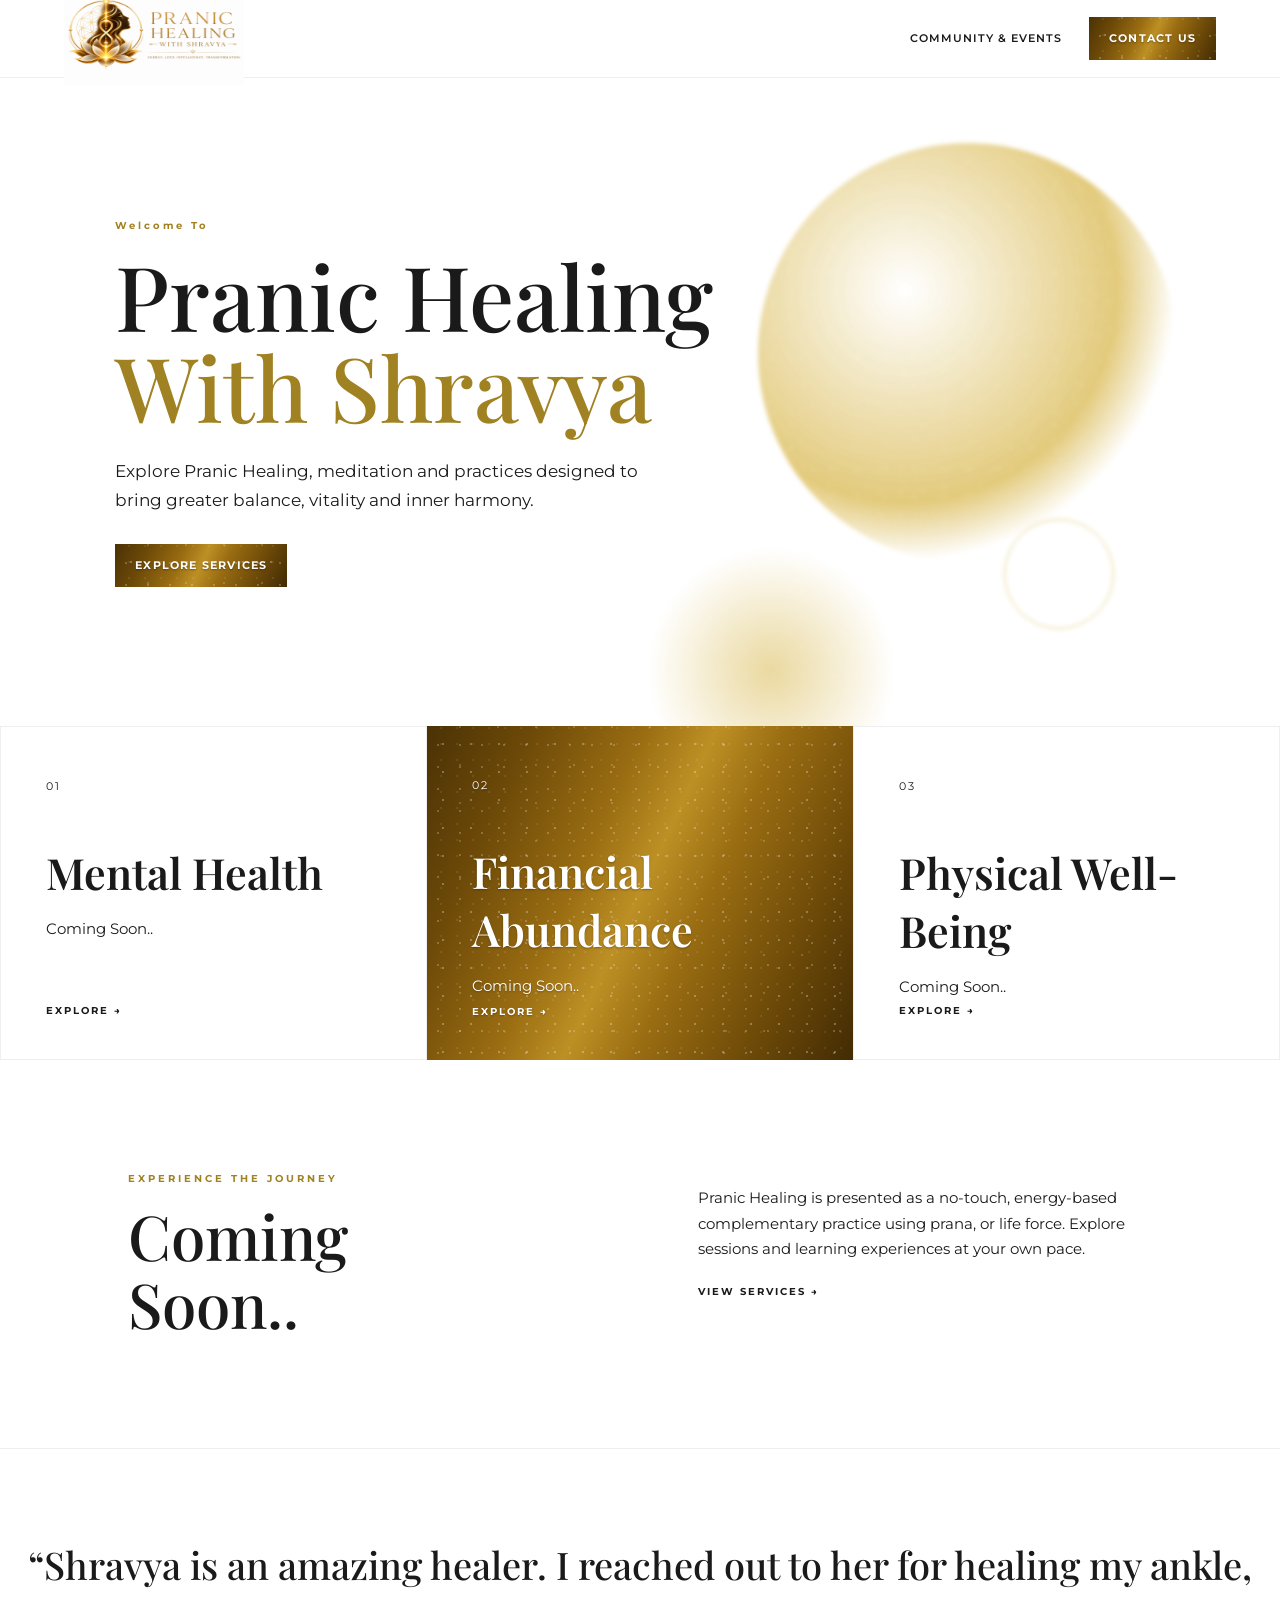
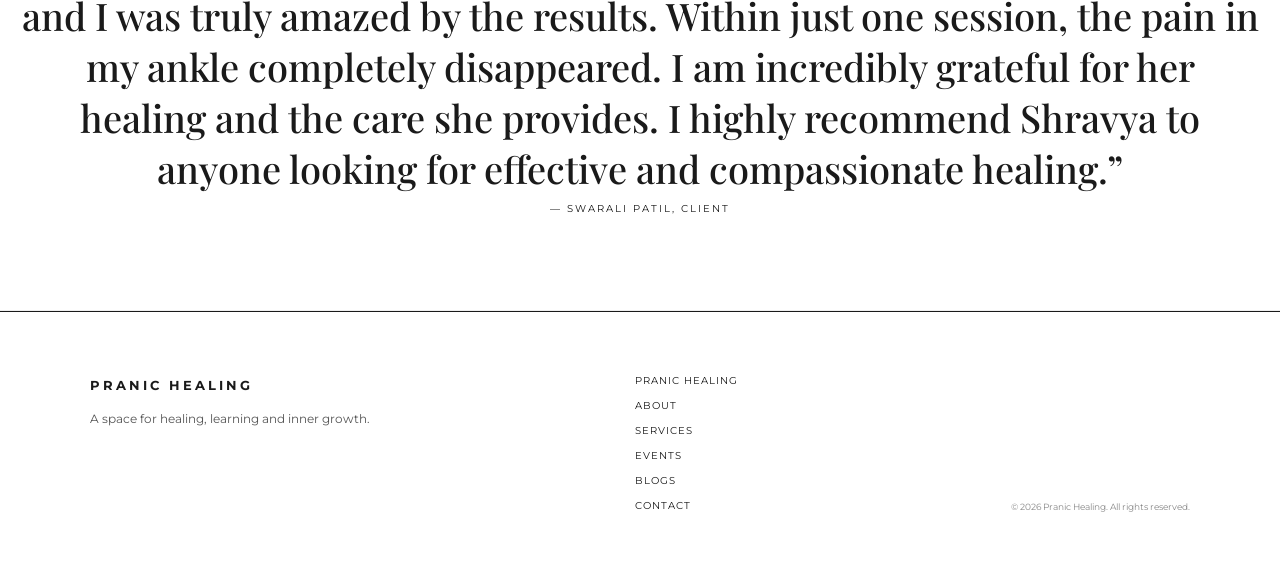
==== index.html @ 02ab3b8f "new40" ====
<!DOCTYPE html>
<html lang="en">
<head>
  <meta charset="UTF-8" />
  <meta name="viewport" content="width=device-width, initial-scale=1.0" />
  <title>Pranic Healing With Shravya</title>
  <meta name="description" content="Discover Pranic Healing sessions, meditation, workshops, community events and guidance." />
  <meta name="theme-color" content="#ffffff" />
  <link rel="icon" type="image/x-icon" href="data:image/logo ,%3Csvg xmlns='http://www.w3.org/2000/svg' viewBox='0 0 64 64'%3E%3Ccircle cx='32' cy='32' r='28' fill='%23d8a52b'/%3E%3C/svg%3E" />
  <link rel="preconnect" href="https://fonts.googleapis.com">
  <link rel="preconnect" href="https://fonts.gstatic.com" crossorigin>
  <link href="https://fonts.googleapis.com/css2?family=Montserrat:wght@400;500;600;700&family=Playfair+Display:wght@500;600&display=swap" rel="stylesheet">
  <link rel="stylesheet" href="styles.css?v=2" />
</head>
<body>


<header class="site-header">
  <a class="brand" href="#home" aria-label="Home"><img src="logo1.png" alt="Pranic Healing Logo" width="180" height="100"></a>
  <button class="menu-toggle" aria-label="Open menu">☰</button>
  <nav>
   <!-- <a href="#healing">Pranic Healing</a>
    <a href="#about">About</a>
    <a href="#services">Services</a>
    <a href="#blogs">Blogs</a>
    -->
    <a href="#events">Community & Events</a>
    <a class="nav-cta" href="#contact">Contact Us</a>
  </nav>
</header>

<main>
<section id="home" class="page hero-page active">
  <div class="hero-visual">
    <!-- <img src="logo.png" alt="Pranic Healing Logo" class="brand-logo" width="300" height="  300"> -->
    <div class="orb orb-a"></div><div class="orb orb-b"></div><div class="orb orb-c"></div>
    <div class="hero-copy">
      <span class="eyebrow">Welcome To</span>
      <h1>Pranic Healing<br><em>With Shravya</em></h1>
      <p>Explore Pranic Healing, meditation and practices designed to bring greater balance, vitality and inner harmony.</p>
      <a class="button" href="#healing">EXPLORE SERVICES</a>
    </div>
  </div>
  <div class="triple-grid">
    <article class="feature-card warm"><span>01</span><h2>Mental Health</h2><p>Coming Soon..</p><a href="#healing">EXPLORE →</a></article>
    <article class="feature-card gold"><span>02</span><h2>Financial Abundance</h2><p>Coming Soon..</p><a href="#services">EXPLORE →</a></article>
    <article class="feature-card dark"><span>03</span><h2>Physical Well-Being</h2><p>Coming Soon..</p><a href="#events">EXPLORE →</a></article>
  </div>
  <section class="intro split">
    <div><span class="eyebrow">EXPERIENCE THE JOURNEY</span><h2>Coming<br>Soon..</h2></div>
    <div><p>Pranic Healing is presented as a no-touch, energy-based complementary practice using prana, or life force. Explore sessions and learning experiences at your own pace.</p><a class="text-link" href="#services">VIEW SERVICES →</a></div>
  </section>
  <section class="quote-band"><p>“Shravya is an amazing healer. I reached out to her for healing my ankle, and I was truly amazed by the results. Within just one session, the pain in my ankle completely disappeared. I am incredibly grateful for her healing and the care she provides. I highly recommend Shravya to anyone looking for effective and compassionate healing.”</p><span>— Swarali Patil, Client</span></section>
</section>
  
<section id="healing" class="page">
  <div class="page-hero soft"><span class="eyebrow">PRANIC HEALING</span><h1> Cleanse.<br><em>Revitalize. Balance.</em></h1><p>Coming soon.</p></div>
  <!--<div class="content narrow">
    <h2>What is Pranic Healing?</h2>
    <p>Pranic Healing is a no-touch practice that works with the body's energy field. Sessions traditionally involve scanning, cleansing and energizing the aura and chakras with prana.</p>
    <div class="three-cols">
      <div><b>01</b><h3>SCAN</h3><p>Observe energetic patterns and areas that may feel congested or depleted.</p></div>
      <div><b>02</b><h3>CLEANSE</h3><p>Use established techniques to remove or reduce stagnant energy.</p></div>
      <div><b>03</b><h3>ENERGIZE</h3><p>Apply fresh prana to support a balanced energetic state.</p></div>
    </div>
    <div class="notice"><strong>A complementary practice.</strong> Pranic Healing should not replace medical diagnosis or treatment. For health concerns, consult an appropriately qualified healthcare professional.</div>
    <a class="button" href="#contact">BOOK / ENQUIRE</a>
  </div>-->
</section>

<section id="about" class="page">
  <div class="about-hero">
    <div class="portrait-placeholder"><span>YOUR<br>PORTRAIT</span></div>
    <div><span class="eyebrow">ABOUT THE HEALER</span><h1>Hi<br><em>Lovely to meet you.</em></h1><p>Coming Soon.</p></div>
  </div> <!--
  <div class="content narrow">
    <h2>The journey</h2>
    <p>Replace this text with the healer's authentic story: how they discovered Pranic Healing, what they have learned, who they serve and what people can expect from a session.</p>
    <div class="timeline"><div><span>01</span><h3>THE BEGINNING</h3><p>Personal discovery and first experience.</p></div><div><span>02</span><h3>THE PRACTICE</h3><p>Training, learning and dedicated practice.</p></div><div><span>03</span><h3>THE SERVICE</h3><p>Creating a welcoming space for others.</p></div></div>
  </div> -->
</section>

<section id="services" class="page">
  <div class="page-hero dark-hero"><span class="eyebrow">SERVICES</span><h1>Choose your<br><em>next step.</em></h1><p>Coming soon...</p></div>
  <!--
  <div class="service-switches" role="tablist" aria-label="Service categories">
    <button class="service-switch active" type="button" role="tab" aria-selected="true" aria-controls="service-healing" data-service="healing">HEALING</button>
    <button class="service-switch" type="button" role="tab" aria-selected="false" aria-controls="service-learning" data-service="learning">LEARNING</button>
    <button class="service-switch" type="button" role="tab" aria-selected="false" aria-controls="service-guidance" data-service="guidance">GUIDANCE</button>
  </div>
  <div class="service-panels">
    <div class="service-panel active" id="service-healing" role="tabpanel" data-panel="healing">
      <div class="service-grid">
        <article><span>01</span><h2>Individual Healing</h2><p>One-to-one Pranic Healing sessions in a calm, supportive setting.</p><a href="#contact">ENQUIRE →</a></article>
        <article><span>02</span><h2>Distance Healing</h2><p>Remote sessions for those who prefer to connect from home.</p><a href="#contact">ENQUIRE →</a></article>
      </div>
    </div>
    <div class="service-panel" id="service-learning" role="tabpanel" data-panel="learning" hidden>
      <div class="service-grid">
        <article><span>03</span><h2>Meditation</h2><p>Guided meditation experiences for stillness, relaxation and awareness.</p><a href="#contact">JOIN →</a></article>
        <article><span>04</span><h2>Introduction Sessions</h2><p>Understand the principles and experience a gentle introduction.</p><a href="#contact">LEARN MORE →</a></article>
      </div>
    </div>
    <div class="service-panel" id="service-guidance" role="tabpanel" data-panel="guidance" hidden>
      <div class="service-grid">
        <article><span>05</span><h2>Workshops</h2><p>Structured learning experiences for people ready to explore further.</p><a href="#events">VIEW EVENTS →</a></article>
        <article><span>06</span><h2>Personal Guidance</h2><p>Support for building a consistent personal practice.</p><a href="#contact">CONNECT →</a></article>
      </div>
    </div> 
  </div> -->
</section>
<!--
<section id="events" class="page">
  <div class="page-hero soft"><span class="eyebrow">COMMUNITY & EVENTS</span><h1>Pranic Healing For<br><em> Free & Abundant Living</em></h1><p>Come together. Experience more. Workshops, meditation circles and introductory experiences.</p></div>
  <div class="events-layout">
    <div class="calendar-card">
      <div class="calendar-header"><div><span class="eyebrow">EVENT CALENDAR</span><h2>September 2026</h2></div><span class="calendar-status">2 this month</span></div>
      <div class="calendar-weekdays" aria-hidden="true"><span>MON</span><span>TUE</span><span>WED</span><span>THU</span><span>FRI</span><span>SAT</span><span>SUN</span></div>
      <div class="calendar-grid" aria-label="September 2026 events calendar">
  <span class="calendar-day blank" aria-hidden="true"></span>
  <span class="calendar-day"><b>1</b></span><span class="calendar-day"><b>2</b></span><span class="calendar-day"><b>3</b></span><span class="calendar-day"><b>4</b></span><span class="calendar-day"><b>5</b></span><span class="calendar-day event-day"><b>6</b><small>Group Meditation & Free-Healing</small></span>
  <span class="calendar-day"><b>7</b></span><span class="calendar-day"><b>8</b></span><span class="calendar-day"><b>9</b></span><span class="calendar-day"><b>10</b></span><span class="calendar-day"><b>11</b></span><span class="calendar-day"><b>12</b></span><span class="calendar-day"><b>13</b></span>
  <span class="calendar-day"><b>14</b></span><span class="calendar-day"><b>15</b></span><span class="calendar-day"><b>16</b></span><span class="calendar-day"><b>17</b></span><span class="calendar-day"><b>18</b></span><span class="calendar-day"><b>19</b></span><span class="calendar-day"><b>20</b></span>
  <span class="calendar-day"><b>21</b></span><span class="calendar-day"><b>22</b></span><span class="calendar-day"><b>23</b></span><span class="calendar-day"><b>24</b></span><span class="calendar-day"><b>25</b></span><span class="calendar-day event-day"><b>26</b><small>FULL MOON GROUP MEDITATION</small></span><span class="calendar-day"><b>27</b></span>
  <span class="calendar-day"><b>28</b></span><span class="calendar-day"><b>29</b></span><span class="calendar-day"><b>30</b></span>
  <span class="calendar-day blank" aria-hidden="true"></span><span class="calendar-day blank" aria-hidden="true"></span><span class="calendar-day blank" aria-hidden="true"></span><span class="calendar-day blank" aria-hidden="true"></span>
</div>
      <p class="calendar-note"><span></span>Event dates are highlighted. Next workshop: 05 October.</p>
    </div>
    <div class="event-list">
      <article class="event"><div class="date"><b>25</b><span>SEP</span></div><div><span class="eyebrow">INTRODUCTION SESSION</span><h2>Introduction to Pranic Healing</h2><p>A welcoming session for anyone curious about Pranic Healing.</p></div><a class="button small" href="#contact">DETAILS</a></article>
      <article class="event"><div class="date"><b>26</b><span>SEP</span></div><div><span class="eyebrow">FULL MOON GROUP MEDITATION</span><h2>Guided Full Moon Group Meditation Circle</h2><p>A quiet shared space for meditation and reflection.</p></div><a class="button small" href="#contact">DETAILS</a></article>
      <article class="event"><div class="date"><b>06</b><span>SEP</span></div><div><span class="eyebrow">GROUP MEDITATION & FREE HEALING</span><h2>Group Meditation & Free Healing</h2><p>An introductory learning experience with practical exercises.</p></div><a class="button small" href="#contact">DETAILS</a></article>
    </div>
  </div>
</section>
-->
<section id="events" class="page">
  <div class="page-hero soft"><span class="eyebrow">COMMUNITY & EVENTS</span><h1>Pranic Healing for<br><em>Free & Abundant Living</em></h1><p>Come Together. Experience more. Workshops, meditation circles and introductory experiences.</p></div>
  <div class="events-layout">
    <div class="calendar-card">
      <div class="calendar-header"><div><span class="eyebrow">EVENT CALENDAR</span><h2>September 2026</h2></div><span class="calendar-status">24 this month</span></div>
      <div class="calendar-weekdays" aria-hidden="true"><span>MON</span><span>TUE</span><span>WED</span><span>THU</span><span>FRI</span><span>SAT</span><span>SUN</span></div>
     <div class="calendar-grid" aria-label="September 2026 events calendar">
  <span class="calendar-day blank" aria-hidden="true"></span>

  <span class="calendar-day"><b>1</b><small>(ONLINE) MASS PRANIC HEALING</small></span>
  <span class="calendar-day"><b>2</b><small>(ONLINE) INTRODUCTION TO PRANIC HEALING & ITS APPLICATIONS IN PHYSICAL HEALTH</small></span>
  <span class="calendar-day"><b>3</b><small>(ONLINE) MEDITATION ON THE TWIN HEARTS</small></span>
  <span class="calendar-day"><b>4</b><small>(ONLINE)  COMMUNITY CATCHUP</small></span>
  <span class="calendar-day"><b>5</b></span>
  <span class="calendar-day event-day"><b>6</b><small>(OFFLINE) GROUP MEDITATION & FREE HEALING</small></span>

  <span class="calendar-day"><b>7</b><small>(ONLINE)  PRANIC SELF-CARE PRACTICES</small></span>
  <span class="calendar-day"><b>8</b><small>(ONLINE)  MASS PRANIC HEALING</small></span>
  <span class="calendar-day"><b>9</b><small>(ONLINE)  INTRODUCTION TO PRANIC HEALING & ITS APPLICATIONS FOR MENTAL HEALTH</small></span>
  <span class="calendar-day"><b>10</b><small>(ONLINE) MEDITATION ON THE TWIN HEARTS</small></span>
  <span class="calendar-day"><b>11</b><small>(ONLINE) COMMUNITY CATCHUP</small></span>
  <span class="calendar-day"><b>12</b></span>
  <span class="calendar-day event-day"><b>13</b><small> (OFFLINE) GROUP MEDITATION & FREE HEALING</small></span>


  <span class="calendar-day"><b>14</b><small>(ONLINE) PRANIC SELF-CARE PRACTICES</small></span>
  <span class="calendar-day"><b>15</b><small>(ONLINE) MASS PRANIC HEALING</small></span>
  <span class="calendar-day"><b>16</b><small>(ONLINE) INTRODUCTION TO PRANIC HEALING & ITS APPLICATIONS FOR HARMONIOUS RELATIONSHIPS</small></span>
  <span class="calendar-day"><b>17</b><small>(ONLINE) MEDITATION ON THE TWIN HEARTS</small></span>
  <span class="calendar-day"><b>18</b><small>(ONLINE) COMMUNITY CATCHUP</small></span>
  <span class="calendar-day"><b>19</b></span>
  <span class="calendar-day event-day"><b>20</b><small>(OFFLINE) GROUP MEDITATION & FREE HEALING</small></span>


  <span class="calendar-day"><b>21</b><small>(ONLINE) PRANIC SELF-CARE PRACTICES</small></span>
  <span class="calendar-day"><b>22</b><small>(ONLINE) MASS PRANIC HEALING</small></span>
  <span class="calendar-day"><b>23</b><small>(ONLINE) INTRODUCTION TO APPLICATIONS OF PRANIC HEALING FOR FINANCIAL ABUNDANCE</small></span>
  <span class="calendar-day"><b>24</b><small>(ONLINE) MEDITATION ON THE TWIN HEARTS</small></span>
  <span class="calendar-day event-day"><b>25</b><small>(OFFLINE) IINTRODUCTION SESSION - PRANIC HEALING FOR FINANCIAL ABUNDANCE</small></span>
  <span class="calendar-day event-day"><b>26</b><small>(OFFLINE) FULL MOON GROUP MEDITATION</small></span>
  <span class="calendar-day"><b>27</b></span>

  <span class="calendar-day"><b>28</b><small>(ONLINE) PRANIC SELF-CARE PRACTICES</small></span>
  <span class="calendar-day"><b>29</b><small>(ONLINE) MASS PRANIC HEALING</small></span>
  <span class="calendar-day"><b>30</b><small>(ONLINE) INTRODUCTION TO APPLICATIONS OF PRANIC HEALING FOR SPIRITUAL GROWTH & SELF-TRANSFORMATION</small></span>

  <span class="calendar-day blank" aria-hidden="true"></span>
  <span class="calendar-day blank" aria-hidden="true"></span>
  <span class="calendar-day blank" aria-hidden="true"></span>
  <span class="calendar-day blank" aria-hidden="true"></span>
</div>
      <p class="calendar-note"><span></span>Event dates are highlighted. Next workshop: 05 October.</p>
    </div>
    <!--<div class="event-list">
      <article class="event"><div class="date"><b>06</b><span>SEP</span></div><div><span class="eyebrow">GROUP MEDITATION & FREE HEALING</span><h2>Group Meditation & Free Healing</h2><p>An introductory learning experience with practical exercises.</p></div><a class="button small" href="#contact">DETAILS</a></article>
      <article class="event"><div class="date"><b>13</b><span>SEP</span></div><div><span class="eyebrow">GROUP MEDITATION & FREE HEALING</span><h2>Group Meditation & Free Healing</h2><p>An introductory learning experience with practical exercises.</p></div><a class="button small" href="#contact">DETAILS</a></article>
      <article class="event"><div class="date"><b>20</b><span>SEP</span></div><div><span class="eyebrow">GROUP MEDITATION & FREE HEALING</span><h2>Group Meditation & Free Healing</h2><p>An introductory learning experience with practical exercises.</p></div><a class="button small" href="#contact">DETAILS</a></article>
      <article class="event"><div class="date"><b>25</b><span>SEP</span></div><div><span class="eyebrow">INTRODUCTION SESSION</span><h2>Introduction to Pranic Healing</h2><p>A welcoming session for anyone curious about Pranic Healing.</p></div><a class="button small" href="#contact">DETAILS</a></article>
      <article class="event"><div class="date"><b>26</b><span>SEP</span></div><div><span class="eyebrow">FULL MOON GROUP MEDITATION</span><h2>Guided Full Moon Group Meditation Circle</h2><p>A quiet shared space for meditation and reflection.</p></div><a class="button small" href="#contact">DETAILS</a></article>
      <article class="event"><div class="date"><b>MON</b><span>WEEKLY</span></div><div><span class="eyebrow">EVERY MONDAY · ONLINE</span><h2>Pranic Self-Care Practices</h2><p>Online Pranic Self-Care Practices.</p></div><a class="button small" href="#contact">DETAILS</a></article>
      <article class="event"><div class="date"><b>TUE</b><span>WEEKLY</span></div><div><span class="eyebrow">EVERY TUESDAY · ONLINE</span><h2>Mass Pranic Healing</h2><p>Online Mass Pranic Healing.</p></div><a class="button small" href="#contact">DETAILS</a></article>
      <article class="event"><div class="date"><b>WED</b><span>WEEKLY</span></div><div><span class="eyebrow">EVERY WEDNESDAY · ONLINE</span><h2>Introduction to Pranic Healing & it sApplications in Different Aspects of Life. </h2><p>Online Introduction to Applications of Pranic Healing in All Aspects of Life.</p></div><a class="button small" href="#contact">DETAILS</a></article>
      <article class="event"><div class="date"><b>THU</b><span>WEEKLY</span></div><div><span class="eyebrow">EVERY THURSDAY · ONLINE</span><h2>Meditation on the Twin Hearts</h2><p>Online Meditation on the Twin Hearts.</p></div><a class="button small" href="#contact">DETAILS</a></article>
      <article class="event"><div class="date"><b>FRI</b><span>WEEKLY</span></div><div><span class="eyebrow">EVERY FRIDAY · ONLINE</span><h2>Community Catchup</h2><p>Online community catchup.</p></div><a class="button small" href="#contact">DETAILS</a></article>
    </div> -->

     <div class="event-list">

      <article class="event">
        <div class="date"><b>06</b><span>SEP</span></div>
        <div><span class="eyebrow"> OFFLINE</span><h2>Group Meditation & Free Healing</h2><p>An introductory learning experience with practical exercises.</p></div>
        <a class="button small" href="#contact">DETAILS</a> 
      </article>
       
       <article class="event">
        <div class="date"><b>13</b><span>SEP</span></div>
        <div><span class="eyebrow"> OFFLINE</span><h2>Group Meditation & Free Healing</h2><p>An introductory learning experience with practical exercises.</p></div>
        <a class="button small" href="#contact">DETAILS</a> 
      </article>
       
       <article class="event">
        <div class="date"><b>20</b><span>SEP</span></div>
        <div><span class="eyebrow"> OFFLINE</span><h2>Group Meditation & Free Healing</h2><p>An introductory learning experience with practical exercises.</p></div>
        <a class="button small" href="#contact">DETAILS</a> 
      </article>
 
       <article class="event">
        <div class="date"><b>25</b><span>SEP</span></div>
        <div><span class="eyebrow">MONTHLY · OFFLINE</span><h2>Introduction Session - Pranic Healing For Financial Abundance</h2><p>A quiet shared space for meditation and reflection.</p></div>
        <a class="button small" href="#contact">DETAILS</a>
      </article>

      <article class="event">
        <div class="date"><b>26</b><span>SEP</span></div>
        <div><span class="eyebrow">MONTHLY · OFFLINE</span><h2>Guided Full Moon Group Meditation Circle</h2><p>A quiet shared space for meditation and reflection.</p></div>
        <a class="button small" href="#contact">DETAILS</a>
      </article>

      <div class="weekly-activities">
        <div class="page-hero soft">
          <span class="eyebrow">WEEKLY ACTIVITIES · ONLINE</span>
          <h2>Connect from wherever you are.</h2>
          <p>Our regular weekly practices and community experiences are conducted online.</p>
        </div>

        <article class="event">
          <div class="date"><b>MON</b><span>WEEKLY</span></div>
          <div><span class="eyebrow">EVERY MONDAY · ONLINE</span><h2>Pranic Self-Care Practices</h2><p>Online Pranic Self-Care Practices.</p></div>
          <a class="button small" href="#contact">DETAILS</a>
        </article>

        <article class="event">
          <div class="date"><b>TUE</b><span>WEEKLY</span></div>
          <div><span class="eyebrow">EVERY TUESDAY · ONLINE</span><h2>Mass Pranic Healing</h2><p>Online Mass Pranic Healing.</p></div>
          <a class="button small" href="#contact">DETAILS</a>
        </article>

        <article class="event">
          <div class="date"><b>WED</b><span>WEEKLY</span></div>
          <div><span class="eyebrow">EVERY WEDNESDAY · ONLINE</span><h2>Introduction to Applications of Pranic Healing in All Aspects of Life</h2><p>Online introduction to the applications of Pranic Healing in all aspects of life.</p></div>
          <a class="button small" href="#contact">DETAILS</a>
        </article>

        <article class="event">
          <div class="date"><b>THU</b><span>WEEKLY</span></div>
          <div><span class="eyebrow">EVERY THURSDAY · ONLINE</span><h2>Meditation on the Twin Hearts</h2><p>Online Meditation on the Twin Hearts.</p></div>
          <a class="button small" href="#contact">DETAILS</a>
        </article>

        <article class="event">
          <div class="date"><b>FRI</b><span>WEEKLY</span></div>
          <div><span class="eyebrow">EVERY FRIDAY · ONLINE</span><h2>Community Catchup</h2><p>Online community catchup.</p></div>
          <a class="button small" href="#contact">DETAILS</a>
        </article>

      </div>
  </div>
</section>
  
<section id="blogs" class="page">
  <div class="page-hero"><span class="eyebrow">BLOGS</span><h1>Ideas for your<br><em>inner journey.</em></h1><p>Coming soon.</p></div>
 <div class="blog-grid">  <!--
    <article><div class="blog-image one"></div><span>PRANIC HEALING</span><h2>What happens during a Pranic Healing session?</h2><p>A simple guide for first-time visitors.</p><a href="#contact">READ MORE →</a></article>
    <article><div class="blog-image two"></div><span>MEDITATION</span><h2>Creating a few quiet minutes in a busy day</h2><p>Small practices that make space for stillness.</p><a href="#contact">READ MORE →</a></article>
    <article><div class="blog-image three"></div><span>WELL-BEING</span><h2>Understanding the idea of energy balance</h2><p>An accessible introduction to subtle energy concepts.</p><a href="#contact">READ MORE →</a></article>
    --> </div>

</section>

<section id="contact" class="page">
  <div class="contact-hero"><span class="eyebrow">CONTACT US</span><h1>Begin your<br><em>journey.</em></h1><p>Have a question, want to book a session or join an upcoming event? Get in touch.</p></div>
  <div class="contact-grid">
   
    <div class="contact-details"><span class="eyebrow">GET IN TOUCH</span><h2>Your space is waiting.</h2><p>Use this area for the healer's phone number, email, studio location, online-session details and social links.</p><div class="detail"><b>EMAIL</b><span>gm.sushravya@gmail.com</span></div><div class="detail"><b>PHONE</b><span>+91 88613-18805</span></div><div class="detail"><b>Address</b><span>Bengaluru, India</span></div></div>
  </div>
</section>
</main>

<footer><div><strong>PRANIC HEALING</strong><p>A space for healing, learning and inner growth.</p></div><div><a href="#healing">Pranic Healing</a><a href="#about">About</a><a href="#services">Services</a><a href="#events">Events</a><a href="#blogs">Blogs</a><a href="#contact">Contact</a></div><small>© 2026 Pranic Healing. All rights reserved.</small></footer>
<script src="script.js?v=2"></script>
</body>
</html>
---- styles.css ----
.service-switches{display:flex;gap:8px;padding:45px 10vw 0;border-bottom:1px solid #dddddd}.service-switch{appearance:none;background:#ffffff;border:1px solid #bbbbbb;color:#1a1a1a;padding:14px 24px;margin-bottom:-1px;font:700 10px Montserrat;letter-spacing:2px;cursor:pointer}.service-switch:hover,.service-switch:focus-visible{border-color:#6c4908;color:#6c4908;outline:2px solid #d8a52b;outline-offset:2px}.service-switch.active{background:var(--gold-sparkle),var(--gold-shine);border-color:#4b3205;color:#ffffff;text-shadow:0 1px 2px rgba(0,0,0,.4)}.service-panel[hidden]{display:none}.service-panel .service-grid{grid-template-columns:repeat(2,1fr);padding-top:35px}.events-layout{display:grid;grid-template-columns:minmax(0,1.1fr) minmax(340px,.9fr);gap:70px;align-items:start;padding:70px 10vw}.calendar-card{border:1px solid #dddddd;background:#ffffff}.calendar-header{display:flex;justify-content:space-between;align-items:flex-end;gap:20px;padding:28px 30px 24px;border-bottom:1px solid #dddddd}.calendar-header .eyebrow{margin-bottom:8px}.calendar-header h2{font:500 32px/1.15 'Playfair Display',serif;margin:0}.calendar-status{font-size:9px;font-weight:700;letter-spacing:1.5px;color:#6c4908;text-transform:uppercase;white-space:nowrap}.calendar-weekdays,.calendar-grid{display:grid;grid-template-columns:repeat(7,1fr)}.calendar-weekdays{border-bottom:1px solid #dddddd}.calendar-weekdays span{text-align:center;padding:14px 4px;color:#777777;font-size:9px;font-weight:700;letter-spacing:1px}.calendar-day{position:relative;min-height:82px;padding:12px 10px;border-right:1px solid #eeeeee;border-bottom:1px solid #eeeeee;color:#555555}.calendar-day:nth-child(7n){border-right:0}.calendar-day b{font-size:12px;font-weight:600}.calendar-day.blank{background:#f7f7f7}.calendar-day.event-day{background:#fff9e9;color:#4b3205}.calendar-day.event-day:after{content:'';position:absolute;right:10px;top:13px;width:7px;height:7px;border-radius:50%;background:#6c4908}.calendar-day small{display:block;margin-top:18px;color:#6c4908;font-size:8px;font-weight:700;letter-spacing:1px}.calendar-note{display:flex;align-items:center;gap:9px;margin:0;padding:18px 24px;color:#777777;font-size:11px}.calendar-note span{width:8px;height:8px;border-radius:50%;background:#6c4908}.event-list{display:grid}.event-list .event{border-top:1px solid #dddddd;border-bottom:0}.event-list .event:last-child{border-bottom:1px solid #dddddd}@media(max-width:900px){.service-switches{padding:30px 8vw 0;overflow-x:auto}.service-switch{flex:0 0 auto;padding:13px 18px}.service-panel .service-grid{grid-template-columns:1fr;padding-top:25px}.events-layout{grid-template-columns:1fr;gap:45px;padding:55px 8vw}.calendar-header{padding:22px 18px 20px}.calendar-header h2{font-size:25px}.calendar-day{min-height:62px;padding:9px 6px}.calendar-day.event-day:after{right:6px;top:10px}.calendar-day small{margin-top:11px;font-size:7px}.calendar-note{padding:15px 16px}.event-list .event{grid-template-columns:70px 1fr}.page-hero,.content,.intro,.events-layout,.blog-grid{padding-left:8vw;padding-right:8vw}}
:root{--gold-shine:linear-gradient(115deg,#4b3205 0%,#6c4908 18%,#9a6d12 38%,#bd9025 50%,#9a6d12 62%,#6c4908 82%,#422b04 100%);--gold-sparkle:radial-gradient(circle,rgba(255,255,255,.28) 1px,transparent 1.6px) 2px 4px/28px 28px,radial-gradient(circle,rgba(255,255,255,.18) 1px,transparent 1.4px) 14px 20px/38px 38px,radial-gradient(circle,rgba(255,255,255,.22) 1px,transparent 1.3px) 22px 8px/22px 22px,radial-gradient(circle,rgba(255,255,255,.14) .5px,transparent 1px) 6px 26px/16px 16px}
*{box-sizing:border-box}html{scroll-behavior:smooth}body{margin:0;color:#1a1a1a;background:#ffffff;font-family:Montserrat,Arial,sans-serif;font-size:15px;line-height:1.7}a{text-decoration:none;color:inherit}.site-header{height:78px;display:flex;align-items:center;justify-content:space-between;padding:0 5vw;position:sticky;top:0;background:rgba(255,255,255,.96);backdrop-filter:blur(10px);z-index:20;border-bottom:1px solid #eeeeee}.brand{font-size:14px;font-weight:700;letter-spacing:3px}.site-header nav{display:flex;gap:27px;align-items:center;font-size:11px;font-weight:600;letter-spacing:1px;text-transform:uppercase}.nav-cta,.button{background:var(--gold-sparkle),var(--gold-shine);color:#ffffff;text-shadow:0 1px 2px rgba(0,0,0,.35);padding:12px 20px;display:inline-block;border:0;font:inherit;font-size:11px;font-weight:700;letter-spacing:1.2px;cursor:pointer}.menu-toggle{display:none;background:none;border:0;font-size:25px}.page{min-height:calc(100vh - 78px)}.hero-visual{min-height:72vh;position:relative;overflow:hidden;display:flex;align-items:center;padding:7vw 9vw;background:#ffffff}.hero-copy{position:relative;z-index:2;max-width:650px}.eyebrow{display:block;font-size:10px;font-weight:700;letter-spacing:3px;color:#a08222;margin-bottom:15px}.hero-copy h1,.page-hero h1,.contact-hero h1,.about-hero h1{font:500 clamp(48px,7vw,92px)/1.02 'Playfair Display',serif;margin:0 0 25px}.hero-copy h1 em,.page h1 em,.contact-hero h1 em,.about-hero h1 em{color:#a08222;font-style:normal}.hero-copy p{max-width:540px;font-size:17px;margin-bottom:30px}.orb{position:absolute;border-radius:50%;filter:blur(2px);opacity:.65}.orb-a{width:420px;height:420px;right:8%;top:10%;background:var(--gold-sparkle),radial-gradient(circle at 35% 35%,rgba(255,255,255,.85),#d4ae36 55%,transparent 70%)}.orb-b{width:250px;height:250px;right:30%;bottom:-70px;background:var(--gold-sparkle),radial-gradient(circle,#dfc46c,transparent 70%)}.orb-c{width:110px;height:110px;right:13%;bottom:15%;border:1px solid #d4ae36}.triple-grid{display:grid;grid-template-columns:repeat(3,1fr)}.feature-card{min-height:300px;padding:45px;position:relative}.feature-card span{font-size:11px;letter-spacing:2px}.feature-card h2{font:600 43px 'Playfair Display',serif;margin:45px 0 8px}.feature-card a{font-size:10px;font-weight:700;letter-spacing:2px;position:absolute;bottom:40px}.warm{background:#ffffff;border:1px solid #eeeeee}.gold{background:var(--gold-sparkle),var(--gold-shine);color:#ffffff;text-shadow:0 1px 2px rgba(0,0,0,.3)}.gold .eyebrow{color:#ffffff}.dark{background:#ffffff;border:1px solid #eeeeee}.dark h2,.dark p{color:#1a1a1a}.intro{padding:110px 10vw}.split{display:grid;grid-template-columns:1fr 1fr;gap:9vw}.intro h2,.content h2{font:500 clamp(40px,5vw,62px)/1.1 'Playfair Display',serif;margin:0}.intro p{max-width:520px}.text-link{font-size:10px;font-weight:700;letter-spacing:2px}.quote-band{text-align:center;padding:90px 20px;background:#ffffff;border-top:1px solid #eeeeee;border-bottom:1px solid #eeeeee}.quote-band p{font:500 38px 'Playfair Display',serif;margin:0}.quote-band span{font-size:10px;letter-spacing:2px;text-transform:uppercase}.page-hero{padding:110px 10vw;background:#ffffff}.page-hero.soft{background:#ffffff}.page-hero.dark-hero,.contact-hero{background:var(--gold-sparkle),var(--gold-shine);color:#ffffff}.page-hero.dark-hero .eyebrow,.contact-hero .eyebrow{color:#1a1a1a}.page-hero.dark-hero h1 em,.contact-hero h1 em{color:#1a1a1a}.page-hero p,.contact-hero p{max-width:560px}.content{padding:90px 10vw}.narrow{max-width:1250px;margin:auto}.content>p{max-width:760px}.three-cols,.timeline{display:grid;grid-template-columns:repeat(3,1fr);gap:40px;margin:70px 0}.three-cols b,.timeline span,.service-grid span{color:#a08222;font-size:12px;letter-spacing:2px}.three-cols h3,.timeline h3{font-size:13px;letter-spacing:2px}.notice{border-left:3px solid #d4ae36;padding:20px 25px;background:#ffffff;border-top:1px solid #eeeeee;border-right:1px solid #eeeeee;border-bottom:1px solid #eeeeee;max-width:900px;margin:45px 0}.about-hero{display:grid;grid-template-columns:1fr 1fr;min-height:620px}.portrait-placeholder{background:var(--gold-sparkle),radial-gradient(circle at 50% 42%,#ffffff 0 22%,#d4ae36 23% 34%,#ffffff 35% 100%);border:1px solid #1a1a1a;display:flex;align-items:flex-end;justify-content:center;padding-bottom:45px;color:#1a1a1a;letter-spacing:3px;font-size:11px;text-align:center}.about-hero>div:last-child{padding:100px 10vw;background:#ffffff}.service-grid{display:grid;grid-template-columns:repeat(3,1fr)}.service-grid article{min-height:330px;padding:45px;border:1px solid #eeeeee;position:relative}.service-grid h2{font:500 32px 'Playfair Display',serif;margin:35px 0 10px}.service-grid a{position:absolute;bottom:40px;font-size:10px;font-weight:700;letter-spacing:2px}.events-wrap{padding:70px 10vw}.event{display:grid;grid-template-columns:90px 1fr auto;gap:35px;align-items:center;padding:35px 0;border-bottom:1px solid #dddddd}.date{width:70px;height:70px;background:var(--gold-sparkle),var(--gold-shine);color:#ffffff;text-shadow:0 1px 2px rgba(0,0,0,.3);text-align:center;padding-top:8px}.date b{display:block;font:500 30px 'Playfair Display',serif;line-height:1}.date span{font-size:9px;letter-spacing:2px}.event h2{font:500 30px 'Playfair Display',serif;margin:0}.button.small{padding:10px 16px}.blog-grid{display:grid;grid-template-columns:repeat(3,1fr);gap:30px;padding:70px 10vw}.blog-grid article>span{font-size:9px;font-weight:700;letter-spacing:2px;color:#a08222}.blog-grid h2{font:500 28px/1.2 'Playfair Display',serif}.blog-grid p{font-size:13px}.blog-grid a{font-size:9px;font-weight:700;letter-spacing:2px}.blog-image{height:260px;margin-bottom:25px}.blog-image{border:1px solid #eeeeee}.one{background:var(--gold-sparkle),radial-gradient(circle at 50% 45%,#dfc46c,#d4ae36 55%,#ffffff 56% 100%)}.two{background:var(--gold-sparkle),radial-gradient(circle,#d4ae36,#ffffff 40%,#d4ae36 41% 45%,#ffffff 46%)}.three{background:var(--gold-sparkle),linear-gradient(135deg,#ffffff 0 32%,#d4ae36 33% 68%,#ffffff 69%)}.contact-hero{padding:100px 10vw}.contact-grid{display:grid;grid-template-columns:1fr 1fr;gap:10vw;padding:90px 10vw}.contact-grid form{display:grid;gap:20px}.contact-grid label{font-size:10px;letter-spacing:1.5px;font-weight:700;text-transform:uppercase}.contact-grid input,.contact-grid select,.contact-grid textarea{width:100%;display:block;border:0;border-bottom:1px solid #bbbbbb;padding:12px 0;font:14px Montserrat;background:white;outline:0}.contact-details h2{font:500 45px 'Playfair Display',serif}.detail{padding:18px 0;border-bottom:1px solid #dddddd}.detail b{display:block;font-size:9px;letter-spacing:2px;color:#a08222}.detail span{font-size:14px}footer{background:#ffffff;color:#1a1a1a;border-top:1px solid #1a1a1a;padding:60px 7vw;display:grid;grid-template-columns:1.5fr 1fr auto;gap:40px;align-items:start}footer strong{letter-spacing:3px;font-size:13px}footer p{font-size:12px;color:#555555}footer div:nth-child(2){display:grid;gap:8px;font-size:10px;letter-spacing:1px;text-transform:uppercase}footer div:nth-child(2) a:hover{color:#d4ae36}footer small{font-size:9px;color:#888888;align-self:end}.page:not(#home){display:none}.page:target{display:block}.page:target~*{}@media(max-width:900px){.site-header{height:68px}.site-header nav{display:none;position:absolute;top:68px;left:0;right:0;background:#ffffff;padding:20px;flex-direction:column;align-items:stretch}.site-header nav.open{display:flex}.menu-toggle{display:block}.hero-visual{min-height:75vh;padding:70px 8vw}.triple-grid,.service-grid,.blog-grid,.three-cols,.timeline{grid-template-columns:1fr}.split,.about-hero,.contact-grid{grid-template-columns:1fr}.feature-card{min-height:250px}.about-hero{min-height:auto}.portrait-placeholder{min-height:500px}.about-hero>div:last-child{padding:70px 8vw}.event{grid-template-columns:70px 1fr}.event .button{grid-column:2;width:max-content}.contact-grid{padding:65px 8vw}footer{grid-template-columns:1fr}.page-hero,.content,.intro,.events-wrap,.blog-grid{padding-left:8vw;padding-right:8vw}.hero-copy h1{font-size:58px}}
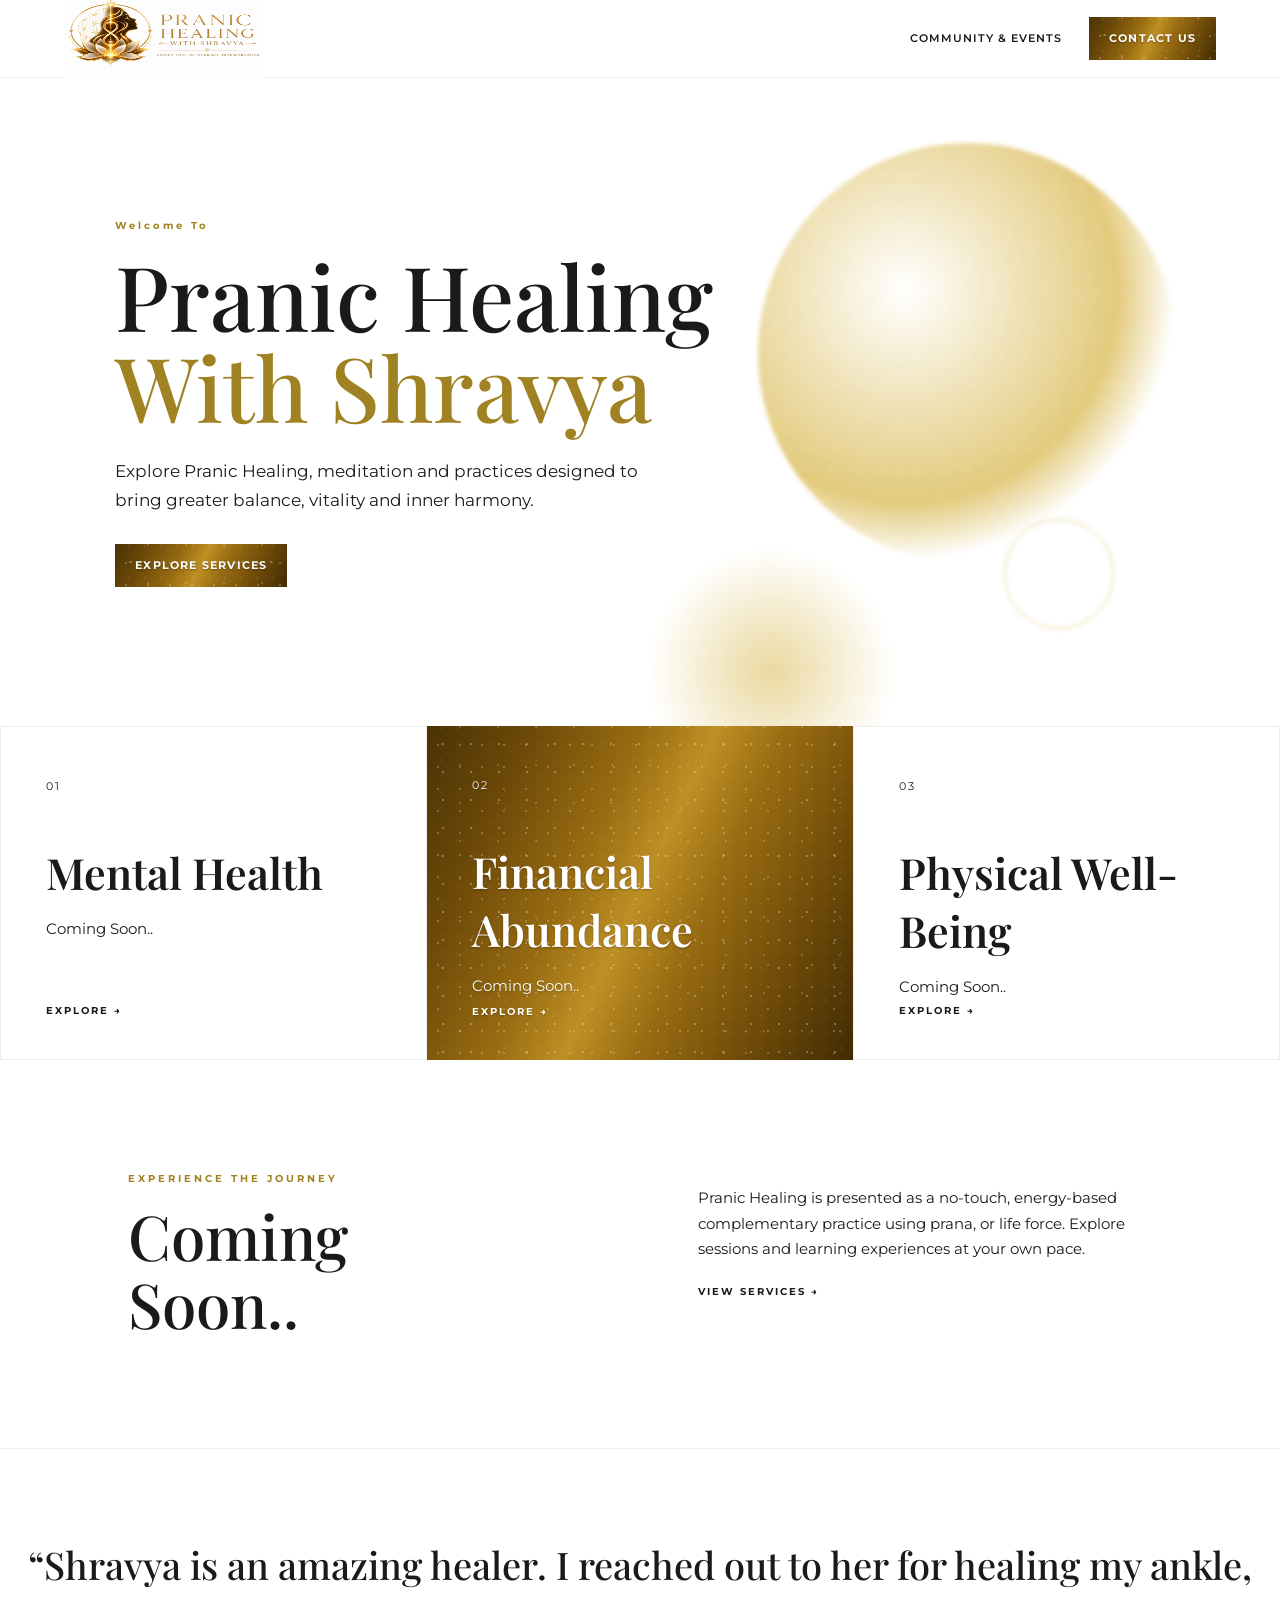
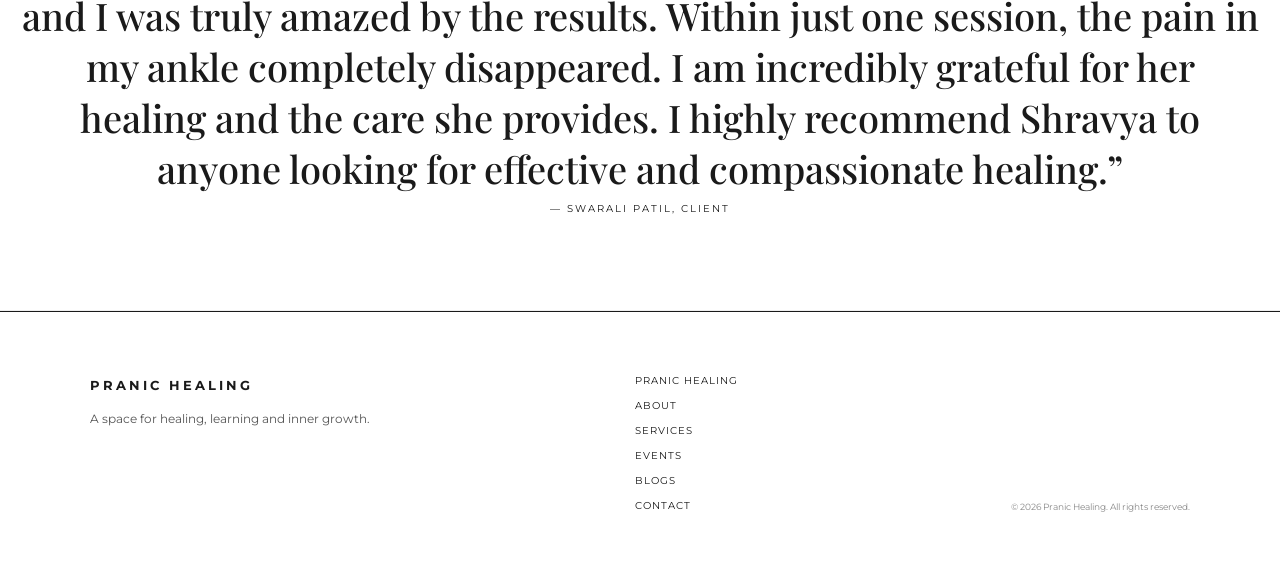
==== commit e1afaa0c: "new41" ====
--- a/index.html
+++ b/index.html
@@ -16,7 +16,7 @@
 
 
 <header class="site-header">
-  <a class="brand" href="#home" aria-label="Home"><img src="logo1.png" alt="Pranic Healing Logo" width="180" height="100"></a>
+  <a class="brand" href="#home" aria-label="Home"><img src="logo1.png" alt="Pranic Healing Logo" width="200" height="90"></a>
   <button class="menu-toggle" aria-label="Open menu">☰</button>
   <nav>
    <!-- <a href="#healing">Pranic Healing</a>
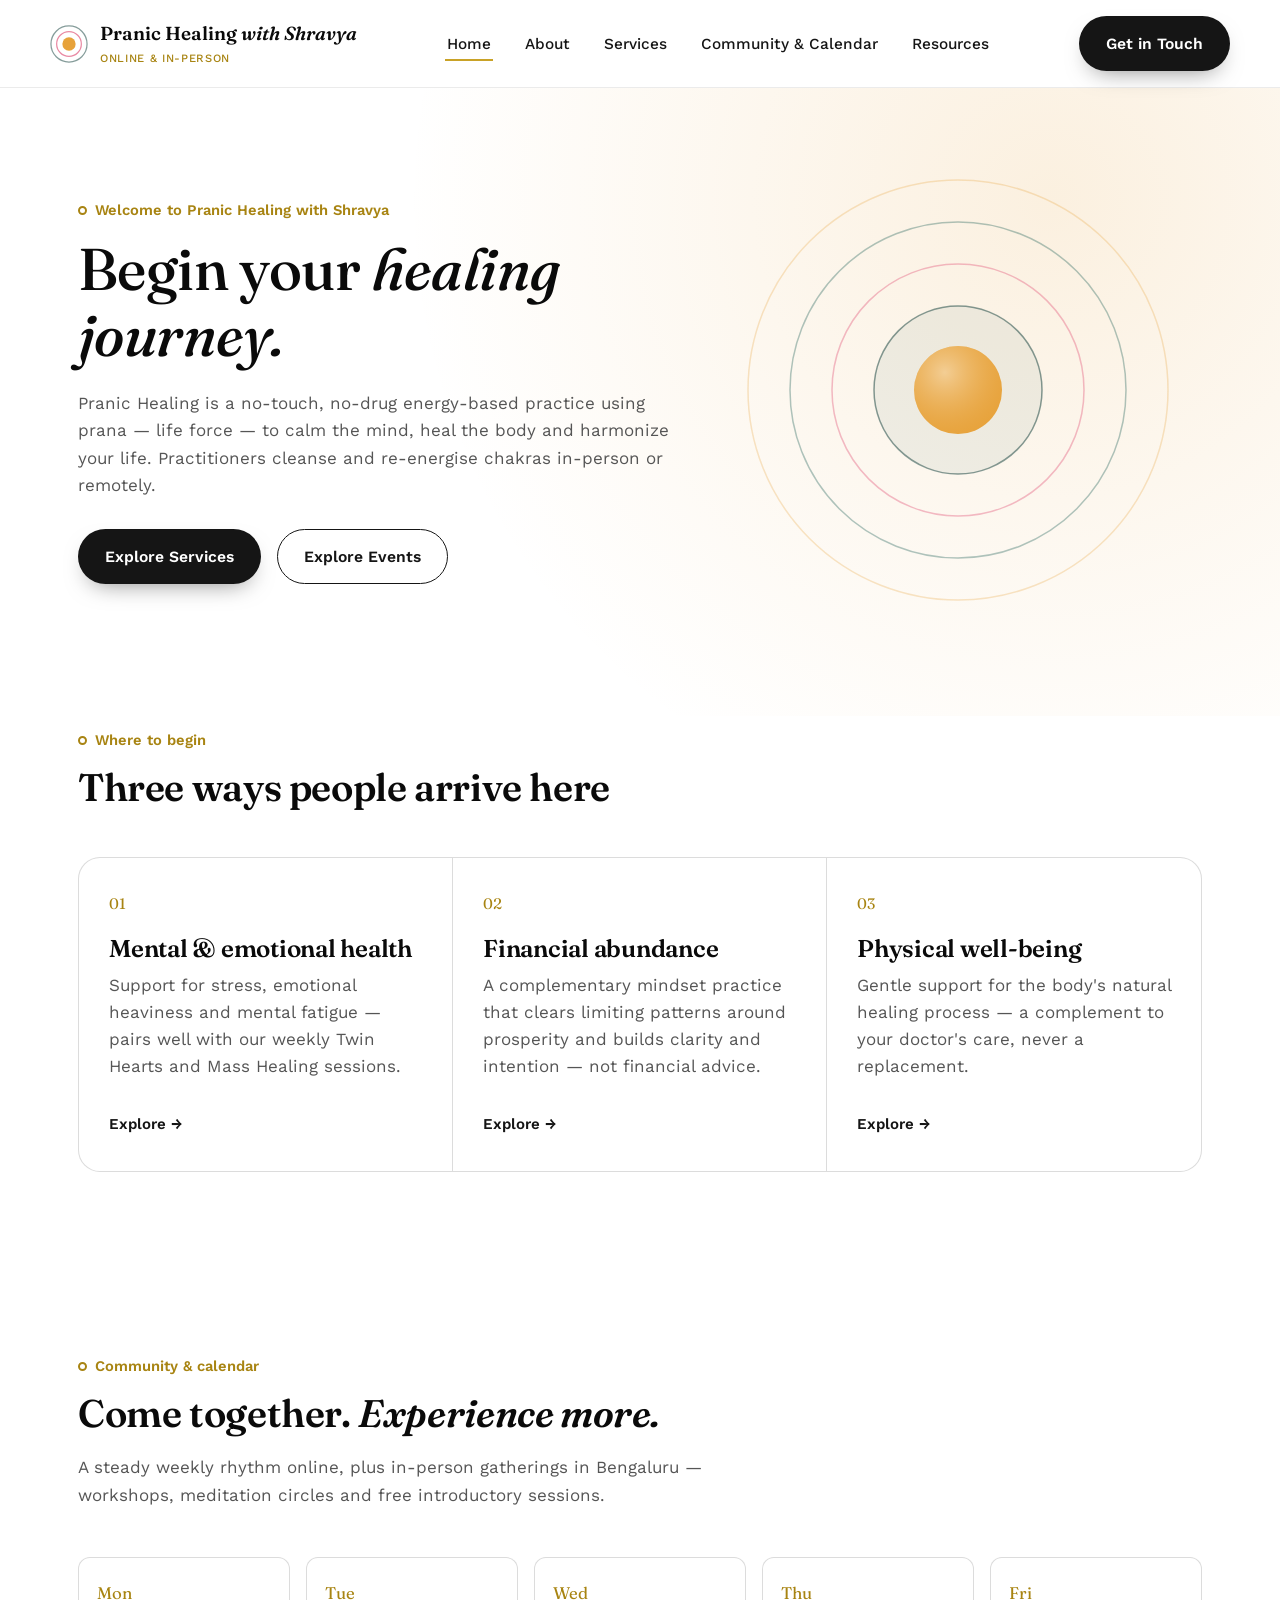
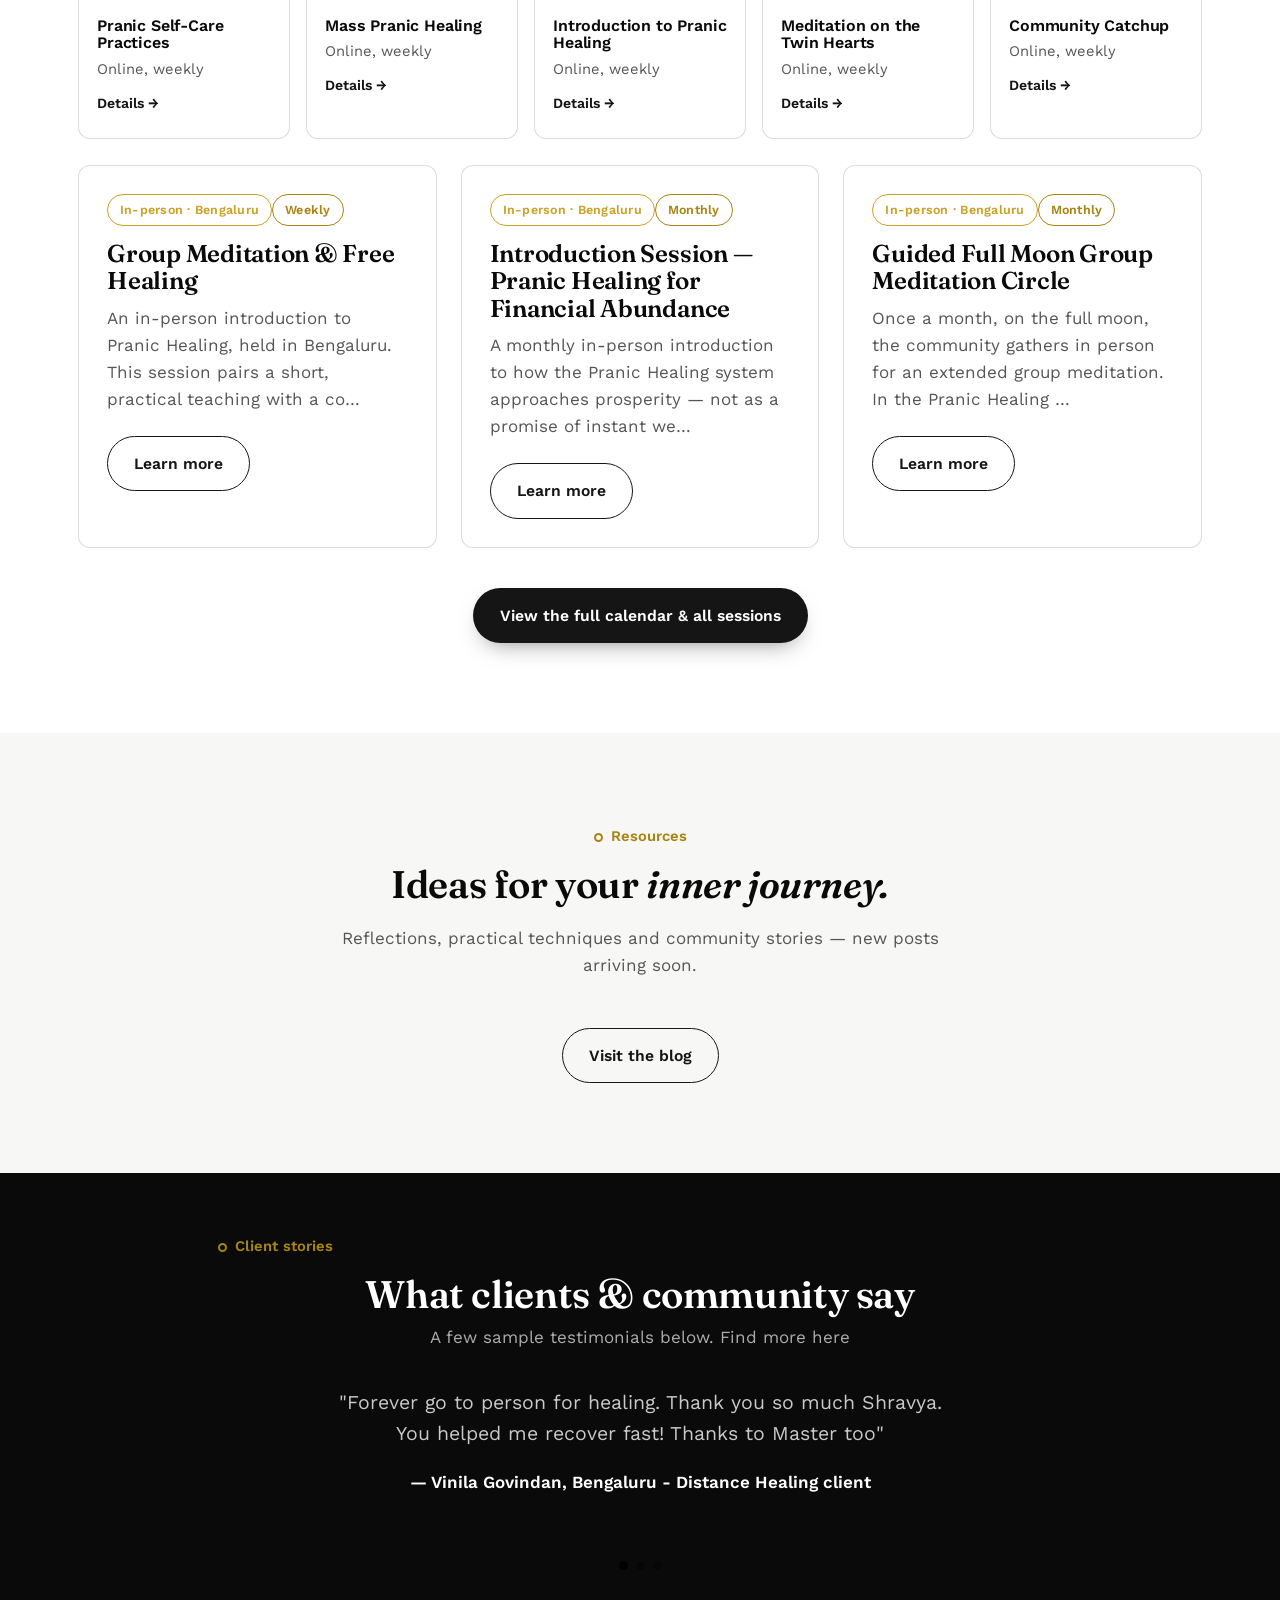
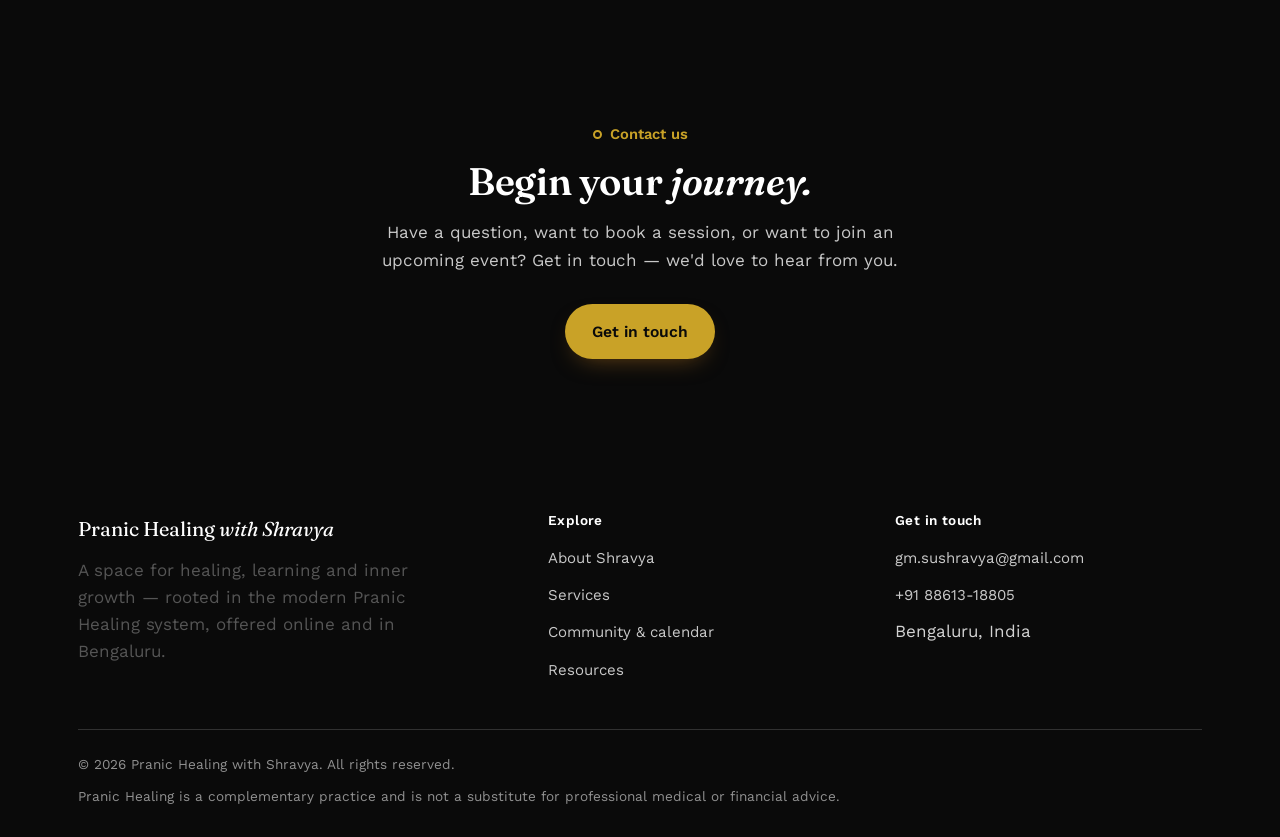
==== commit 12d9fc55: "Add files via upload" ====
--- a/index.html
+++ b/index.html
@@ -1,299 +1,273 @@
-<!DOCTYPE html>
+<!doctype html>
 <html lang="en">
 <head>
-  <meta charset="UTF-8" />
-  <meta name="viewport" content="width=device-width, initial-scale=1.0" />
-  <title>Pranic Healing With Shravya</title>
-  <meta name="description" content="Discover Pranic Healing sessions, meditation, workshops, community events and guidance." />
-  <meta name="theme-color" content="#ffffff" />
-  <link rel="icon" type="image/x-icon" href="data:image/logo ,%3Csvg xmlns='http://www.w3.org/2000/svg' viewBox='0 0 64 64'%3E%3Ccircle cx='32' cy='32' r='28' fill='%23d8a52b'/%3E%3C/svg%3E" />
-  <link rel="preconnect" href="https://fonts.googleapis.com">
-  <link rel="preconnect" href="https://fonts.gstatic.com" crossorigin>
-  <link href="https://fonts.googleapis.com/css2?family=Montserrat:wght@400;500;600;700&family=Playfair+Display:wght@500;600&display=swap" rel="stylesheet">
-  <link rel="stylesheet" href="styles.css?v=2" />
+<meta charset="UTF-8">
+<meta name="viewport" content="width=device-width, initial-scale=1.0">
+<title>Pranic Healing with Shravya — Energy Healing, Meditation & Community in Bengaluru</title>
+<meta name="description" content="Discover Pranic Healing sessions, meditation, workshops and community events with Shravya — online and in Bengaluru.">
+<meta name="theme-color" content="#0F3D39">
+<link rel="preconnect" href="https://fonts.googleapis.com">
+<link rel="stylesheet" href="css/style.css">
 </head>
 <body>
-
-
-<header class="site-header">
-  <a class="brand" href="#home" aria-label="Home"><img src="logo1.png" alt="Pranic Healing Logo" width="200" height="90"></a>
-  <button class="menu-toggle" aria-label="Open menu">☰</button>
-  <nav>
-   <!-- <a href="#healing">Pranic Healing</a>
-    <a href="#about">About</a>
-    <a href="#services">Services</a>
-    <a href="#blogs">Blogs</a>
-    -->
-    <a href="#events">Community & Events</a>
-    <a class="nav-cta" href="#contact">Contact Us</a>
-  </nav>
-</header>
-
-<main>
-<section id="home" class="page hero-page active">
-  <div class="hero-visual">
-    <!-- <img src="logo.png" alt="Pranic Healing Logo" class="brand-logo" width="300" height="  300"> -->
-    <div class="orb orb-a"></div><div class="orb orb-b"></div><div class="orb orb-c"></div>
-    <div class="hero-copy">
-      <span class="eyebrow">Welcome To</span>
-      <h1>Pranic Healing<br><em>With Shravya</em></h1>
-      <p>Explore Pranic Healing, meditation and practices designed to bring greater balance, vitality and inner harmony.</p>
-      <a class="button" href="#healing">EXPLORE SERVICES</a>
-    </div>
-  </div>
-  <div class="triple-grid">
-    <article class="feature-card warm"><span>01</span><h2>Mental Health</h2><p>Coming Soon..</p><a href="#healing">EXPLORE →</a></article>
-    <article class="feature-card gold"><span>02</span><h2>Financial Abundance</h2><p>Coming Soon..</p><a href="#services">EXPLORE →</a></article>
-    <article class="feature-card dark"><span>03</span><h2>Physical Well-Being</h2><p>Coming Soon..</p><a href="#events">EXPLORE →</a></article>
-  </div>
-  <section class="intro split">
-    <div><span class="eyebrow">EXPERIENCE THE JOURNEY</span><h2>Coming<br>Soon..</h2></div>
-    <div><p>Pranic Healing is presented as a no-touch, energy-based complementary practice using prana, or life force. Explore sessions and learning experiences at your own pace.</p><a class="text-link" href="#services">VIEW SERVICES →</a></div>
-  </section>
-  <section class="quote-band"><p>“Shravya is an amazing healer. I reached out to her for healing my ankle, and I was truly amazed by the results. Within just one session, the pain in my ankle completely disappeared. I am incredibly grateful for her healing and the care she provides. I highly recommend Shravya to anyone looking for effective and compassionate healing.”</p><span>— Swarali Patil, Client</span></section>
-</section>
-  
-<section id="healing" class="page">
-  <div class="page-hero soft"><span class="eyebrow">PRANIC HEALING</span><h1> Cleanse.<br><em>Revitalize. Balance.</em></h1><p>Coming soon.</p></div>
-  <!--<div class="content narrow">
-    <h2>What is Pranic Healing?</h2>
-    <p>Pranic Healing is a no-touch practice that works with the body's energy field. Sessions traditionally involve scanning, cleansing and energizing the aura and chakras with prana.</p>
-    <div class="three-cols">
-      <div><b>01</b><h3>SCAN</h3><p>Observe energetic patterns and areas that may feel congested or depleted.</p></div>
-      <div><b>02</b><h3>CLEANSE</h3><p>Use established techniques to remove or reduce stagnant energy.</p></div>
-      <div><b>03</b><h3>ENERGIZE</h3><p>Apply fresh prana to support a balanced energetic state.</p></div>
-    </div>
-    <div class="notice"><strong>A complementary practice.</strong> Pranic Healing should not replace medical diagnosis or treatment. For health concerns, consult an appropriately qualified healthcare professional.</div>
-    <a class="button" href="#contact">BOOK / ENQUIRE</a>
-  </div>-->
-</section>
-
-<section id="about" class="page">
-  <div class="about-hero">
-    <div class="portrait-placeholder"><span>YOUR<br>PORTRAIT</span></div>
-    <div><span class="eyebrow">ABOUT THE HEALER</span><h1>Hi<br><em>Lovely to meet you.</em></h1><p>Coming Soon.</p></div>
-  </div> <!--
-  <div class="content narrow">
-    <h2>The journey</h2>
-    <p>Replace this text with the healer's authentic story: how they discovered Pranic Healing, what they have learned, who they serve and what people can expect from a session.</p>
-    <div class="timeline"><div><span>01</span><h3>THE BEGINNING</h3><p>Personal discovery and first experience.</p></div><div><span>02</span><h3>THE PRACTICE</h3><p>Training, learning and dedicated practice.</p></div><div><span>03</span><h3>THE SERVICE</h3><p>Creating a welcoming space for others.</p></div></div>
-  </div> -->
-</section>
-
-<section id="services" class="page">
-  <div class="page-hero dark-hero"><span class="eyebrow">SERVICES</span><h1>Choose your<br><em>next step.</em></h1><p>Coming soon...</p></div>
-  <!--
-  <div class="service-switches" role="tablist" aria-label="Service categories">
-    <button class="service-switch active" type="button" role="tab" aria-selected="true" aria-controls="service-healing" data-service="healing">HEALING</button>
-    <button class="service-switch" type="button" role="tab" aria-selected="false" aria-controls="service-learning" data-service="learning">LEARNING</button>
-    <button class="service-switch" type="button" role="tab" aria-selected="false" aria-controls="service-guidance" data-service="guidance">GUIDANCE</button>
-  </div>
-  <div class="service-panels">
-    <div class="service-panel active" id="service-healing" role="tabpanel" data-panel="healing">
-      <div class="service-grid">
-        <article><span>01</span><h2>Individual Healing</h2><p>One-to-one Pranic Healing sessions in a calm, supportive setting.</p><a href="#contact">ENQUIRE →</a></article>
-        <article><span>02</span><h2>Distance Healing</h2><p>Remote sessions for those who prefer to connect from home.</p><a href="#contact">ENQUIRE →</a></article>
-      </div>
-    </div>
-    <div class="service-panel" id="service-learning" role="tabpanel" data-panel="learning" hidden>
-      <div class="service-grid">
-        <article><span>03</span><h2>Meditation</h2><p>Guided meditation experiences for stillness, relaxation and awareness.</p><a href="#contact">JOIN →</a></article>
-        <article><span>04</span><h2>Introduction Sessions</h2><p>Understand the principles and experience a gentle introduction.</p><a href="#contact">LEARN MORE →</a></article>
-      </div>
-    </div>
-    <div class="service-panel" id="service-guidance" role="tabpanel" data-panel="guidance" hidden>
-      <div class="service-grid">
-        <article><span>05</span><h2>Workshops</h2><p>Structured learning experiences for people ready to explore further.</p><a href="#events">VIEW EVENTS →</a></article>
-        <article><span>06</span><h2>Personal Guidance</h2><p>Support for building a consistent personal practice.</p><a href="#contact">CONNECT →</a></article>
-      </div>
-    </div> 
-  </div> -->
-</section>
-<!--
-<section id="events" class="page">
-  <div class="page-hero soft"><span class="eyebrow">COMMUNITY & EVENTS</span><h1>Pranic Healing For<br><em> Free & Abundant Living</em></h1><p>Come together. Experience more. Workshops, meditation circles and introductory experiences.</p></div>
-  <div class="events-layout">
-    <div class="calendar-card">
-      <div class="calendar-header"><div><span class="eyebrow">EVENT CALENDAR</span><h2>September 2026</h2></div><span class="calendar-status">2 this month</span></div>
-      <div class="calendar-weekdays" aria-hidden="true"><span>MON</span><span>TUE</span><span>WED</span><span>THU</span><span>FRI</span><span>SAT</span><span>SUN</span></div>
-      <div class="calendar-grid" aria-label="September 2026 events calendar">
-  <span class="calendar-day blank" aria-hidden="true"></span>
-  <span class="calendar-day"><b>1</b></span><span class="calendar-day"><b>2</b></span><span class="calendar-day"><b>3</b></span><span class="calendar-day"><b>4</b></span><span class="calendar-day"><b>5</b></span><span class="calendar-day event-day"><b>6</b><small>Group Meditation & Free-Healing</small></span>
-  <span class="calendar-day"><b>7</b></span><span class="calendar-day"><b>8</b></span><span class="calendar-day"><b>9</b></span><span class="calendar-day"><b>10</b></span><span class="calendar-day"><b>11</b></span><span class="calendar-day"><b>12</b></span><span class="calendar-day"><b>13</b></span>
-  <span class="calendar-day"><b>14</b></span><span class="calendar-day"><b>15</b></span><span class="calendar-day"><b>16</b></span><span class="calendar-day"><b>17</b></span><span class="calendar-day"><b>18</b></span><span class="calendar-day"><b>19</b></span><span class="calendar-day"><b>20</b></span>
-  <span class="calendar-day"><b>21</b></span><span class="calendar-day"><b>22</b></span><span class="calendar-day"><b>23</b></span><span class="calendar-day"><b>24</b></span><span class="calendar-day"><b>25</b></span><span class="calendar-day event-day"><b>26</b><small>FULL MOON GROUP MEDITATION</small></span><span class="calendar-day"><b>27</b></span>
-  <span class="calendar-day"><b>28</b></span><span class="calendar-day"><b>29</b></span><span class="calendar-day"><b>30</b></span>
-  <span class="calendar-day blank" aria-hidden="true"></span><span class="calendar-day blank" aria-hidden="true"></span><span class="calendar-day blank" aria-hidden="true"></span><span class="calendar-day blank" aria-hidden="true"></span>
-</div>
-      <p class="calendar-note"><span></span>Event dates are highlighted. Next workshop: 05 October.</p>
-    </div>
-    <div class="event-list">
-      <article class="event"><div class="date"><b>25</b><span>SEP</span></div><div><span class="eyebrow">INTRODUCTION SESSION</span><h2>Introduction to Pranic Healing</h2><p>A welcoming session for anyone curious about Pranic Healing.</p></div><a class="button small" href="#contact">DETAILS</a></article>
-      <article class="event"><div class="date"><b>26</b><span>SEP</span></div><div><span class="eyebrow">FULL MOON GROUP MEDITATION</span><h2>Guided Full Moon Group Meditation Circle</h2><p>A quiet shared space for meditation and reflection.</p></div><a class="button small" href="#contact">DETAILS</a></article>
-      <article class="event"><div class="date"><b>06</b><span>SEP</span></div><div><span class="eyebrow">GROUP MEDITATION & FREE HEALING</span><h2>Group Meditation & Free Healing</h2><p>An introductory learning experience with practical exercises.</p></div><a class="button small" href="#contact">DETAILS</a></article>
-    </div>
-  </div>
-</section>
--->
-<section id="events" class="page">
-  <div class="page-hero soft"><span class="eyebrow">COMMUNITY & EVENTS</span><h1>Pranic Healing for<br><em>Free & Abundant Living</em></h1><p>Come Together. Experience more. Workshops, meditation circles and introductory experiences.</p></div>
-  <div class="events-layout">
-    <div class="calendar-card">
-      <div class="calendar-header"><div><span class="eyebrow">EVENT CALENDAR</span><h2>September 2026</h2></div><span class="calendar-status">24 this month</span></div>
-      <div class="calendar-weekdays" aria-hidden="true"><span>MON</span><span>TUE</span><span>WED</span><span>THU</span><span>FRI</span><span>SAT</span><span>SUN</span></div>
-     <div class="calendar-grid" aria-label="September 2026 events calendar">
-  <span class="calendar-day blank" aria-hidden="true"></span>
-
-  <span class="calendar-day"><b>1</b><small>(ONLINE) MASS PRANIC HEALING</small></span>
-  <span class="calendar-day"><b>2</b><small>(ONLINE) INTRODUCTION TO PRANIC HEALING & ITS APPLICATIONS IN PHYSICAL HEALTH</small></span>
-  <span class="calendar-day"><b>3</b><small>(ONLINE) MEDITATION ON THE TWIN HEARTS</small></span>
-  <span class="calendar-day"><b>4</b><small>(ONLINE)  COMMUNITY CATCHUP</small></span>
-  <span class="calendar-day"><b>5</b></span>
-  <span class="calendar-day event-day"><b>6</b><small>(OFFLINE) GROUP MEDITATION & FREE HEALING</small></span>
-
-  <span class="calendar-day"><b>7</b><small>(ONLINE)  PRANIC SELF-CARE PRACTICES</small></span>
-  <span class="calendar-day"><b>8</b><small>(ONLINE)  MASS PRANIC HEALING</small></span>
-  <span class="calendar-day"><b>9</b><small>(ONLINE)  INTRODUCTION TO PRANIC HEALING & ITS APPLICATIONS FOR MENTAL HEALTH</small></span>
-  <span class="calendar-day"><b>10</b><small>(ONLINE) MEDITATION ON THE TWIN HEARTS</small></span>
-  <span class="calendar-day"><b>11</b><small>(ONLINE) COMMUNITY CATCHUP</small></span>
-  <span class="calendar-day"><b>12</b></span>
-  <span class="calendar-day event-day"><b>13</b><small> (OFFLINE) GROUP MEDITATION & FREE HEALING</small></span>
-
-
-  <span class="calendar-day"><b>14</b><small>(ONLINE) PRANIC SELF-CARE PRACTICES</small></span>
-  <span class="calendar-day"><b>15</b><small>(ONLINE) MASS PRANIC HEALING</small></span>
-  <span class="calendar-day"><b>16</b><small>(ONLINE) INTRODUCTION TO PRANIC HEALING & ITS APPLICATIONS FOR HARMONIOUS RELATIONSHIPS</small></span>
-  <span class="calendar-day"><b>17</b><small>(ONLINE) MEDITATION ON THE TWIN HEARTS</small></span>
-  <span class="calendar-day"><b>18</b><small>(ONLINE) COMMUNITY CATCHUP</small></span>
-  <span class="calendar-day"><b>19</b></span>
-  <span class="calendar-day event-day"><b>20</b><small>(OFFLINE) GROUP MEDITATION & FREE HEALING</small></span>
-
-
-  <span class="calendar-day"><b>21</b><small>(ONLINE) PRANIC SELF-CARE PRACTICES</small></span>
-  <span class="calendar-day"><b>22</b><small>(ONLINE) MASS PRANIC HEALING</small></span>
-  <span class="calendar-day"><b>23</b><small>(ONLINE) INTRODUCTION TO APPLICATIONS OF PRANIC HEALING FOR FINANCIAL ABUNDANCE</small></span>
-  <span class="calendar-day"><b>24</b><small>(ONLINE) MEDITATION ON THE TWIN HEARTS</small></span>
-  <span class="calendar-day event-day"><b>25</b><small>(OFFLINE) IINTRODUCTION SESSION - PRANIC HEALING FOR FINANCIAL ABUNDANCE</small></span>
-  <span class="calendar-day event-day"><b>26</b><small>(OFFLINE) FULL MOON GROUP MEDITATION</small></span>
-  <span class="calendar-day"><b>27</b></span>
-
-  <span class="calendar-day"><b>28</b><small>(ONLINE) PRANIC SELF-CARE PRACTICES</small></span>
-  <span class="calendar-day"><b>29</b><small>(ONLINE) MASS PRANIC HEALING</small></span>
-  <span class="calendar-day"><b>30</b><small>(ONLINE) INTRODUCTION TO APPLICATIONS OF PRANIC HEALING FOR SPIRITUAL GROWTH & SELF-TRANSFORMATION</small></span>
-
-  <span class="calendar-day blank" aria-hidden="true"></span>
-  <span class="calendar-day blank" aria-hidden="true"></span>
-  <span class="calendar-day blank" aria-hidden="true"></span>
-  <span class="calendar-day blank" aria-hidden="true"></span>
-</div>
-      <p class="calendar-note"><span></span>Event dates are highlighted. Next workshop: 05 October.</p>
-    </div>
-    <!--<div class="event-list">
-      <article class="event"><div class="date"><b>06</b><span>SEP</span></div><div><span class="eyebrow">GROUP MEDITATION & FREE HEALING</span><h2>Group Meditation & Free Healing</h2><p>An introductory learning experience with practical exercises.</p></div><a class="button small" href="#contact">DETAILS</a></article>
-      <article class="event"><div class="date"><b>13</b><span>SEP</span></div><div><span class="eyebrow">GROUP MEDITATION & FREE HEALING</span><h2>Group Meditation & Free Healing</h2><p>An introductory learning experience with practical exercises.</p></div><a class="button small" href="#contact">DETAILS</a></article>
-      <article class="event"><div class="date"><b>20</b><span>SEP</span></div><div><span class="eyebrow">GROUP MEDITATION & FREE HEALING</span><h2>Group Meditation & Free Healing</h2><p>An introductory learning experience with practical exercises.</p></div><a class="button small" href="#contact">DETAILS</a></article>
-      <article class="event"><div class="date"><b>25</b><span>SEP</span></div><div><span class="eyebrow">INTRODUCTION SESSION</span><h2>Introduction to Pranic Healing</h2><p>A welcoming session for anyone curious about Pranic Healing.</p></div><a class="button small" href="#contact">DETAILS</a></article>
-      <article class="event"><div class="date"><b>26</b><span>SEP</span></div><div><span class="eyebrow">FULL MOON GROUP MEDITATION</span><h2>Guided Full Moon Group Meditation Circle</h2><p>A quiet shared space for meditation and reflection.</p></div><a class="button small" href="#contact">DETAILS</a></article>
-      <article class="event"><div class="date"><b>MON</b><span>WEEKLY</span></div><div><span class="eyebrow">EVERY MONDAY · ONLINE</span><h2>Pranic Self-Care Practices</h2><p>Online Pranic Self-Care Practices.</p></div><a class="button small" href="#contact">DETAILS</a></article>
-      <article class="event"><div class="date"><b>TUE</b><span>WEEKLY</span></div><div><span class="eyebrow">EVERY TUESDAY · ONLINE</span><h2>Mass Pranic Healing</h2><p>Online Mass Pranic Healing.</p></div><a class="button small" href="#contact">DETAILS</a></article>
-      <article class="event"><div class="date"><b>WED</b><span>WEEKLY</span></div><div><span class="eyebrow">EVERY WEDNESDAY · ONLINE</span><h2>Introduction to Pranic Healing & it sApplications in Different Aspects of Life. </h2><p>Online Introduction to Applications of Pranic Healing in All Aspects of Life.</p></div><a class="button small" href="#contact">DETAILS</a></article>
-      <article class="event"><div class="date"><b>THU</b><span>WEEKLY</span></div><div><span class="eyebrow">EVERY THURSDAY · ONLINE</span><h2>Meditation on the Twin Hearts</h2><p>Online Meditation on the Twin Hearts.</p></div><a class="button small" href="#contact">DETAILS</a></article>
-      <article class="event"><div class="date"><b>FRI</b><span>WEEKLY</span></div><div><span class="eyebrow">EVERY FRIDAY · ONLINE</span><h2>Community Catchup</h2><p>Online community catchup.</p></div><a class="button small" href="#contact">DETAILS</a></article>
-    </div> -->
-
-     <div class="event-list">
-
-      <article class="event">
-        <div class="date"><b>06</b><span>SEP</span></div>
-        <div><span class="eyebrow"> OFFLINE</span><h2>Group Meditation & Free Healing</h2><p>An introductory learning experience with practical exercises.</p></div>
-        <a class="button small" href="#contact">DETAILS</a> 
-      </article>
-       
-       <article class="event">
-        <div class="date"><b>13</b><span>SEP</span></div>
-        <div><span class="eyebrow"> OFFLINE</span><h2>Group Meditation & Free Healing</h2><p>An introductory learning experience with practical exercises.</p></div>
-        <a class="button small" href="#contact">DETAILS</a> 
-      </article>
-       
-       <article class="event">
-        <div class="date"><b>20</b><span>SEP</span></div>
-        <div><span class="eyebrow"> OFFLINE</span><h2>Group Meditation & Free Healing</h2><p>An introductory learning experience with practical exercises.</p></div>
-        <a class="button small" href="#contact">DETAILS</a> 
-      </article>
- 
-       <article class="event">
-        <div class="date"><b>25</b><span>SEP</span></div>
-        <div><span class="eyebrow">MONTHLY · OFFLINE</span><h2>Introduction Session - Pranic Healing For Financial Abundance</h2><p>A quiet shared space for meditation and reflection.</p></div>
-        <a class="button small" href="#contact">DETAILS</a>
-      </article>
-
-      <article class="event">
-        <div class="date"><b>26</b><span>SEP</span></div>
-        <div><span class="eyebrow">MONTHLY · OFFLINE</span><h2>Guided Full Moon Group Meditation Circle</h2><p>A quiet shared space for meditation and reflection.</p></div>
-        <a class="button small" href="#contact">DETAILS</a>
-      </article>
-
-      <div class="weekly-activities">
-        <div class="page-hero soft">
-          <span class="eyebrow">WEEKLY ACTIVITIES · ONLINE</span>
-          <h2>Connect from wherever you are.</h2>
-          <p>Our regular weekly practices and community experiences are conducted online.</p>
-        </div>
-
-        <article class="event">
-          <div class="date"><b>MON</b><span>WEEKLY</span></div>
-          <div><span class="eyebrow">EVERY MONDAY · ONLINE</span><h2>Pranic Self-Care Practices</h2><p>Online Pranic Self-Care Practices.</p></div>
-          <a class="button small" href="#contact">DETAILS</a>
-        </article>
-
-        <article class="event">
-          <div class="date"><b>TUE</b><span>WEEKLY</span></div>
-          <div><span class="eyebrow">EVERY TUESDAY · ONLINE</span><h2>Mass Pranic Healing</h2><p>Online Mass Pranic Healing.</p></div>
-          <a class="button small" href="#contact">DETAILS</a>
-        </article>
-
-        <article class="event">
-          <div class="date"><b>WED</b><span>WEEKLY</span></div>
-          <div><span class="eyebrow">EVERY WEDNESDAY · ONLINE</span><h2>Introduction to Applications of Pranic Healing in All Aspects of Life</h2><p>Online introduction to the applications of Pranic Healing in all aspects of life.</p></div>
-          <a class="button small" href="#contact">DETAILS</a>
-        </article>
-
-        <article class="event">
-          <div class="date"><b>THU</b><span>WEEKLY</span></div>
-          <div><span class="eyebrow">EVERY THURSDAY · ONLINE</span><h2>Meditation on the Twin Hearts</h2><p>Online Meditation on the Twin Hearts.</p></div>
-          <a class="button small" href="#contact">DETAILS</a>
-        </article>
-
-        <article class="event">
-          <div class="date"><b>FRI</b><span>WEEKLY</span></div>
-          <div><span class="eyebrow">EVERY FRIDAY · ONLINE</span><h2>Community Catchup</h2><p>Online community catchup.</p></div>
-          <a class="button small" href="#contact">DETAILS</a>
-        </article>
-
-      </div>
-  </div>
-</section>
-  
-<section id="blogs" class="page">
-  <div class="page-hero"><span class="eyebrow">BLOGS</span><h1>Ideas for your<br><em>inner journey.</em></h1><p>Coming soon.</p></div>
- <div class="blog-grid">  <!--
-    <article><div class="blog-image one"></div><span>PRANIC HEALING</span><h2>What happens during a Pranic Healing session?</h2><p>A simple guide for first-time visitors.</p><a href="#contact">READ MORE →</a></article>
-    <article><div class="blog-image two"></div><span>MEDITATION</span><h2>Creating a few quiet minutes in a busy day</h2><p>Small practices that make space for stillness.</p><a href="#contact">READ MORE →</a></article>
-    <article><div class="blog-image three"></div><span>WELL-BEING</span><h2>Understanding the idea of energy balance</h2><p>An accessible introduction to subtle energy concepts.</p><a href="#contact">READ MORE →</a></article>
-    --> </div>
-
-</section>
-
-<section id="contact" class="page">
-  <div class="contact-hero"><span class="eyebrow">CONTACT US</span><h1>Begin your<br><em>journey.</em></h1><p>Have a question, want to book a session or join an upcoming event? Get in touch.</p></div>
-  <div class="contact-grid">
-   
-    <div class="contact-details"><span class="eyebrow">GET IN TOUCH</span><h2>Your space is waiting.</h2><p>Use this area for the healer's phone number, email, studio location, online-session details and social links.</p><div class="detail"><b>EMAIL</b><span>gm.sushravya@gmail.com</span></div><div class="detail"><b>PHONE</b><span>+91 88613-18805</span></div><div class="detail"><b>Address</b><span>Bengaluru, India</span></div></div>
-  </div>
-</section>
+  <a class="skip-link" href="#main">Skip to content</a>
+  <header class="site-header">
+    <div class="container nav">
+      <a class="brand" href="index.html">
+        <svg class="mark" viewBox="0 0 40 40" fill="none" xmlns="http://www.w3.org/2000/svg" aria-hidden="true">
+      <circle cx="20" cy="20" r="19" stroke="#0F3D39" stroke-width="1.3" opacity="0.5"/>
+      <circle cx="20" cy="20" r="13" stroke="#E0577C" stroke-width="1.3" opacity="0.7"/>
+      <circle cx="20" cy="20" r="7" fill="#E7A23A"/>
+    </svg>
+        <span>Pranic Healing <span class="italic">with Shravya</span><span class="brand-sub">ONLINE &amp; IN-PERSON</span></span>
+      </a>
+      <ul class="nav-links" id="nav-links">
+        <li><a class="active" href="index.html">Home</a></li>
+        <li><a class="" href="about.html">About</a></li>
+        <li><a class="" href="services.html">Services</a></li>
+        <li><a class="" href="events.html">Community &amp; Calendar</a></li>
+        <li><a class="" href="blog.html">Resources</a></li>
+      </ul>
+      <div class="nav-cta">
+        <a class="btn btn-primary" href="contact.html">Get in Touch</a>
+        <button class="nav-toggle" aria-label="Toggle menu" aria-expanded="false">
+          <span></span>
+        </button>
+      </div>
+    </div>
+  </header>
+<main id="main">
+
+  <section class="hero">
+    <div class="container hero-grid">
+      <div>
+        <div class="eyebrow"><span class="ring"></span>Welcome to Pranic Healing with Shravya</div>
+        <h1>Begin your <span class="italic">healing journey.</span></h1>
+        <p class="lede"><p>Pranic Healing is a no-touch, no-drug energy-based practice using prana — life force — to calm the mind, heal the body and harmonize your life. Practitioners cleanse and re-energise chakras in-person or remotely.</p></p>
+        <div class="hero-actions">
+          <a class="btn btn-primary" href="services.html">Explore Services</a>
+          <a class="btn btn-outline" href="events.html">Explore Events</a>
+        </div>
+      </div>
+      <div class="hero-rings"><svg viewBox="0 0 460 460" fill="none" xmlns="http://www.w3.org/2000/svg" role="img" aria-label="Concentric energy rings">
+      <circle cx="230" cy="230" r="210" stroke="#E7A23A" stroke-opacity="0.28" stroke-width="1.5"/>
+      <circle cx="230" cy="230" r="168" stroke="#1C5C54" stroke-opacity="0.35" stroke-width="1.5"/>
+      <circle cx="230" cy="230" r="126" stroke="#E0577C" stroke-opacity="0.4" stroke-width="1.5"/>
+      <circle cx="230" cy="230" r="84" fill="#0F3D39" fill-opacity="0.06"/>
+      <circle cx="230" cy="230" r="84" stroke="#0F3D39" stroke-opacity="0.5" stroke-width="1.5"/>
+      <circle cx="230" cy="230" r="44" fill="#E7A23A"/>
+      <circle cx="230" cy="230" r="44" fill="url(#g1)" fill-opacity="0.5"/>
+      <defs>
+        <radialGradient id="g1" cx="0.35" cy="0.3" r="0.9">
+          <stop offset="0" stop-color="#FFF9EE"/>
+          <stop offset="1" stop-color="#E7A23A" stop-opacity="0"/>
+        </radialGradient>
+      </defs>
+    </svg></div>
+    </div>
+  </section>
+
+  <section class="pathways">
+    <div class="container">
+      <div class="section-head">
+        <div class="eyebrow"><span class="ring"></span>Where to begin</div>
+        <h2>Three ways people arrive here</h2>
+      </div>
+      <div class="pathway-row">
+        <div class="pathway-cell">
+          <span class="idx">01</span>
+          <h3>Mental &amp; emotional health</h3>
+          <p>Support for stress, emotional heaviness and mental fatigue — pairs well with our weekly Twin Hearts and Mass Healing sessions.</p>
+          <a class="arrow" href="services.html#mental-health">Explore &rarr;</a>
+        </div>
+        <div class="pathway-cell">
+          <span class="idx">02</span>
+          <h3>Financial abundance</h3>
+          <p>A complementary mindset practice that clears limiting patterns around prosperity and builds clarity and intention — not financial advice.</p>
+          <a class="arrow" href="services.html#financial-abundance">Explore &rarr;</a>
+        </div>
+        <div class="pathway-cell">
+          <span class="idx">03</span>
+          <h3>Physical well-being</h3>
+          <p>Gentle support for the body's natural healing process — a complement to your doctor's care, never a replacement.</p>
+          <a class="arrow" href="services.html#physical-wellbeing">Explore &rarr;</a>
+        </div>
+      </div>
+    </div>
+  </section>
+
+  <section>
+    <div class="container">
+      <div class="section-head">
+        <div class="eyebrow"><span class="ring"></span>Community &amp; calendar</div>
+        <h2>Come together. <span class="italic">Experience more.</span></h2>
+        <p>A steady weekly rhythm online, plus in-person gatherings in Bengaluru — workshops, meditation circles and free introductory sessions.</p>
+      </div>
+      <div class="rhythm-strip">
+      <div class="rhythm-cell"><span class="day">Mon</span><h4>Pranic Self-Care Practices</h4><p>Online, weekly</p><a class="arrow" style="display:inline-flex;gap:6px;margin-top:10px;font-size:0.88rem;font-weight:600;color:var(--teal-900);" href="events/pranic-self-care-practices.html">Details &rarr;</a></div>
+      <div class="rhythm-cell"><span class="day">Tue</span><h4>Mass Pranic Healing</h4><p>Online, weekly</p><a class="arrow" style="display:inline-flex;gap:6px;margin-top:10px;font-size:0.88rem;font-weight:600;color:var(--teal-900);" href="events/mass-pranic-healing.html">Details &rarr;</a></div>
+      <div class="rhythm-cell"><span class="day">Wed</span><h4>Introduction to Pranic Healing</h4><p>Online, weekly</p><a class="arrow" style="display:inline-flex;gap:6px;margin-top:10px;font-size:0.88rem;font-weight:600;color:var(--teal-900);" href="events/introduction-to-pranic-healing.html">Details &rarr;</a></div>
+      <div class="rhythm-cell"><span class="day">Thu</span><h4>Meditation on the Twin Hearts</h4><p>Online, weekly</p><a class="arrow" style="display:inline-flex;gap:6px;margin-top:10px;font-size:0.88rem;font-weight:600;color:var(--teal-900);" href="events/twin-hearts-meditation.html">Details &rarr;</a></div>
+      <div class="rhythm-cell"><span class="day">Fri</span><h4>Community Catchup</h4><p>Online, weekly</p><a class="arrow" style="display:inline-flex;gap:6px;margin-top:10px;font-size:0.88rem;font-weight:600;color:var(--teal-900);" href="events/community-catchup.html">Details &rarr;</a></div>
+      </div>
+      <div class="card-grid grid-3" style="margin-top:26px;">
+      <div class="card">
+        <div class="chips" style="margin-bottom:14px;"><span class="chip chip-offline">In-person · Bengaluru</span><span class="chip chip-monthly">Weekly</span></div>
+        <h3>Group Meditation & Free Healing</h3>
+        <p>An in-person introduction to Pranic Healing, held in Bengaluru. This session pairs a short, practical teaching with a co&hellip;</p>
+        <a class="btn btn-outline" style="margin-top:6px;" href="events/group-meditation-free-healing.html">Learn more</a>
+      </div>
+      <div class="card">
+        <div class="chips" style="margin-bottom:14px;"><span class="chip chip-offline">In-person · Bengaluru</span><span class="chip chip-monthly">Monthly</span></div>
+        <h3>Introduction Session — Pranic Healing for Financial Abundance</h3>
+        <p>A monthly in-person introduction to how the Pranic Healing system approaches prosperity — not as a promise of instant we&hellip;</p>
+        <a class="btn btn-outline" style="margin-top:6px;" href="events/financial-abundance-intro.html">Learn more</a>
+      </div>
+      <div class="card">
+        <div class="chips" style="margin-bottom:14px;"><span class="chip chip-offline">In-person · Bengaluru</span><span class="chip chip-monthly">Monthly</span></div>
+        <h3>Guided Full Moon Group Meditation Circle</h3>
+        <p>Once a month, on the full moon, the community gathers in person for an extended group meditation. In the Pranic Healing &hellip;</p>
+        <a class="btn btn-outline" style="margin-top:6px;" href="events/full-moon-meditation.html">Learn more</a>
+      </div>
+      </div>
+      <div style="text-align:center; margin-top:40px;">
+        <a class="btn btn-primary" href="events.html">View the full calendar &amp; all sessions</a>
+      </div>
+    </div>
+  </section>
+
+  <section class="bg-ivory-deep">
+    <div class="container">
+      <div class="section-head center">
+        <div class="eyebrow" style="justify-content:center;"><span class="ring"></span>Resources</div>
+        <h2>Ideas for your <span class="italic">inner journey.</span></h2>
+        <p style="margin:0 auto;">Reflections, practical techniques and community stories — new posts arriving soon.</p>
+      </div>
+      <div style="text-align:center;">
+        <a class="btn btn-outline" href="blog.html">Visit the blog</a>
+      </div>
+    </div>
+  </section>
+
+  <section class="section-tight bg-teal">
+    <div class="container" style="max-width:900px;">
+      <div class="eyebrow" style="justify-content:center;"><span class="ring"></span>Client stories</div>
+      <h2 style="text-align:center; max-width:28ch; margin:0 auto 8px;">What clients & community say</h2>
+      <p style="text-align:center; max-width:52ch; margin:0 auto 36px; opacity:0.85;">A few sample testimonials below. Find more here</p>
+
+      <div class="testimonial-slider" id="testimonialSlider">
+        <div class="testimonial-track">
+          <blockquote class="testimonial-slide is-active">
+            <p>"Forever go to person for healing. Thank you so much Shravya. You helped me recover fast! Thanks to Master too"</p>
+            <cite>— Vinila Govindan, Bengaluru - Distance Healing client</cite>
+          </blockquote>
+          <blockquote class="testimonial-slide">
+            <p>"Shravya is an amazing healer. I reached out to her for healing my ankle, and I was truly amazed by the results. Within just one session, the pain in my ankle completely disappeared. I am incredibly grateful for her healing and the care she provides. I highly recommend Shravya to anyone looking for effective and compassionate healing."</p>
+            <cite>— Swarali Patil, Bengaluru - Distance Healing client</cite>
+          </blockquote>
+          <blockquote class="testimonial-slide">
+            <p>"Hello! I'm happy to share that my eye strain got resolved miraculously without few hours of healing from Shravya. I had stressful screen time at work, healing made it easier than I could think. Highly recommend shravya for health & wellness. Kudos to you"</p>
+            <cite>— Abhilash Manjunath, Bengaluru - Distance Healing client</cite>
+          </blockquote>
+        </div>
+        <div class="testimonial-dots" id="testimonialDots"></div>
+      </div>
+
+
+      <style>
+        .testimonial-slider{ max-width:640px; margin:0 auto; text-align:center; }
+        .testimonial-track{ position:relative; min-height:150px; }
+        .testimonial-slide{ position:absolute; inset:0; margin:0; opacity:0; transform:translateY(8px); transition:opacity .6s ease, transform .6s ease; pointer-events:none; }
+        .testimonial-slide.is-active{ opacity:1; transform:translateY(0); pointer-events:auto; position:relative; }
+        .testimonial-slide p{ font-size:1.15em; line-height:1.6; }
+        .testimonial-slide cite{ display:block; margin-top:16px; font-weight:600; font-style:normal; }
+        .testimonial-dots{ display:flex; justify-content:center; gap:8px; margin-top:24px; }
+        .testimonial-dots button{ width:9px; height:9px; border-radius:50%; border:none; background:currentColor; opacity:.3; cursor:pointer; padding:0; }
+        .testimonial-dots button.is-active{ opacity:1; }
+      </style>
+
+      <script>
+        (function(){
+          var slides = document.querySelectorAll('#testimonialSlider .testimonial-slide');
+          var dotsWrap = document.getElementById('testimonialDots');
+          var current = 0;
+          var timer;
+
+          slides.forEach(function(_, i){
+            var dot = document.createElement('button');
+            dot.setAttribute('aria-label', 'Show testimonial ' + (i + 1));
+            if (i === 0) dot.classList.add('is-active');
+            dot.addEventListener('click', function(){ goTo(i); resetTimer(); });
+            dotsWrap.appendChild(dot);
+          });
+          var dots = dotsWrap.querySelectorAll('button');
+
+          function goTo(index){
+            slides[current].classList.remove('is-active');
+            dots[current].classList.remove('is-active');
+            current = index;
+            slides[current].classList.add('is-active');
+            dots[current].classList.add('is-active');
+          }
+
+          function next(){ goTo((current + 1) % slides.length); }
+
+          function resetTimer(){
+            clearInterval(timer);
+            timer = setInterval(next, 5000);
+          }
+
+          resetTimer();
+        })();
+      </script>
+    </div>
+  </section>
+
+
+
+
+
+  <section class="bg-teal">
+    <div class="container" style="text-align:center;">
+      <div class="eyebrow" style="justify-content:center; color:var(--marigold);"><span class="ring" style="border-color:var(--marigold);"></span>Contact us</div>
+      <h2 style="max-width:22ch; margin:0 auto 16px;">Begin your <span class="italic">journey.</span></h2>
+      <p style="margin:0 auto 30px; max-width:52ch;">Have a question, want to book a session, or want to join an upcoming event? Get in touch — we'd love to hear from you.</p>
+      <a class="btn btn-marigold" href="contact.html">Get in touch</a>
+    </div>
+  </section>
+
 </main>
-
-<footer><div><strong>PRANIC HEALING</strong><p>A space for healing, learning and inner growth.</p></div><div><a href="#healing">Pranic Healing</a><a href="#about">About</a><a href="#services">Services</a><a href="#events">Events</a><a href="#blogs">Blogs</a><a href="#contact">Contact</a></div><small>© 2026 Pranic Healing. All rights reserved.</small></footer>
-<script src="script.js?v=2"></script>
+  <footer class="site-footer">
+    <div class="container">
+      <div class="footer-grid">
+        <div>
+          <div class="footer-brand">Pranic Healing <span class="italic">with Shravya</span></div>
+          <p style="max-width:34ch;">A space for healing, learning and inner growth — rooted in the modern Pranic Healing system, offered online and in Bengaluru.</p>
+        </div>
+        <div>
+          <h4>Explore</h4>
+          <ul>
+            <li><a href="about.html">About Shravya</a></li>
+            <li><a href="services.html">Services</a></li>
+            <li><a href="events.html">Community &amp; calendar</a></li>
+            <li><a href="blog.html">Resources</a></li>
+          </ul>
+        </div>
+        <div>
+          <h4>Get in touch</h4>
+          <ul>
+            <li><a href="mailto:gm.sushravya@gmail.com">gm.sushravya@gmail.com</a></li>
+            <li><a href="tel:+918861318805">+91 88613-18805</a></li>
+            <li>Bengaluru, India</li>
+          </ul>
+        </div>
+      </div>
+      <div class="footer-bottom">
+        <span>© 2026 Pranic Healing with Shravya. All rights reserved.</span>
+        <span>Pranic Healing is a complementary practice and is not a substitute for professional medical or financial advice.</span>
+      </div>
+    </div>
+  </footer>
+  <script src="js/main.js"></script>
 </body>
-</html>
+</html>
--- a/css/style.css
+++ b/css/style.css
@@ -0,0 +1,746 @@
+/* ==========================================================================
+   Pranic Healing with Shravya — design system
+   Palette grounded in the subject: warm dawn ivory, deep peacock teal
+   (the "energy field" colour), marigold for prana/vitality, lotus pink
+   for the heart. Concentric rings stand in for the aura/chakra motif
+   throughout instead of generic card-and-shadow chrome.
+   ========================================================================== */
+
+@import url('https://fonts.googleapis.com/css2?family=Fraunces:opsz,wght@9..144,400;9..144,500;9..144,600;9..144,700&family=Work+Sans:wght@400;500;600;700&display=swap');
+
+ :root{
+  /* Minimal luxury palette — 60% white, 30% black, 10% gold */
+  --ivory:        #FFFFFF;
+  --ivory-deep:   #F7F7F5;
+  --paper:        #FFFFFF;
+  --teal-950:     #0A0A0A;
+  --teal-900:     #151515;
+  --teal-700:     #2A2A2A;
+  --teal-500:     #4A4A4A;
+  --marigold:     #C9A227;
+  --marigold-deep:#A88412;
+  --lotus:        #C9A227;
+  --lotus-soft:   #F3EAC8;
+  --ink:          #111111;
+  --ink-soft:     #555555;
+  --line:         rgba(10,10,10,0.14);
+  --line-soft:    rgba(10,10,10,0.08);
+
+  --font-display: "Fraunces", Georgia, serif;
+  --font-body: "Work Sans", -apple-system, BlinkMacSystemFont, "Segoe UI", sans-serif;
+
+  --maxw: 1180px;
+  --radius: 22px;
+  --radius-sm: 12px;
+}
+
+*, *::before, *::after{ box-sizing: border-box; }
+
+html{ scroll-behavior: smooth; }
+
+body{
+  margin: 0;
+  background: var(--ivory);
+  color: var(--ink);
+  font-family: var(--font-body);
+  font-size: 17px;
+  line-height: 1.6;
+  -webkit-font-smoothing: antialiased;
+}
+
+img{ max-width: 100%; display: block; }
+
+a{ color: inherit; text-decoration: none; }
+
+h1, h2, h3, h4{
+  font-family: var(--font-display);
+  font-weight: 600;
+  line-height: 1.12;
+  margin: 0 0 0.5em;
+  color: var(--teal-950);
+  letter-spacing: -0.01em;
+}
+
+h1{ font-size: clamp(2.4rem, 4.6vw, 4.1rem); font-weight: 500; }
+h2{ font-size: clamp(1.8rem, 3vw, 2.6rem); }
+h3{ font-size: clamp(1.25rem, 1.9vw, 1.55rem); }
+
+p{ margin: 0 0 1em; max-width: 62ch; color: var(--ink-soft); }
+
+.italic{ font-style: italic; }
+
+.container{
+  max-width: var(--maxw);
+  margin: 0 auto;
+  padding: 0 28px;
+}
+
+.eyebrow{
+  display: inline-flex;
+  align-items: center;
+  gap: 8px;
+  font-size: 0.92rem;
+  color: var(--marigold-deep);
+  font-weight: 600;
+  margin-bottom: 14px;
+}
+.eyebrow .ring{
+  width: 9px; height: 9px; border-radius: 50%;
+  border: 2px solid var(--marigold-deep);
+}
+
+/* -------------------- buttons -------------------- */
+.btn{
+  display: inline-flex;
+  align-items: center;
+  gap: 10px;
+  padding: 14px 26px;
+  border-radius: 999px;
+  font-family: var(--font-body);
+  font-weight: 600;
+  font-size: 0.98rem;
+  cursor: pointer;
+  border: 1.5px solid transparent;
+  transition: transform .18s ease, background .18s ease, box-shadow .18s ease, color .18s ease;
+}
+.btn-primary{
+  background: var(--teal-900);
+  color: var(--ivory);
+  box-shadow: 0 10px 24px -12px rgba(10,10,10,0.55);
+}
+.btn-primary:hover{ background: var(--teal-700); transform: translateY(-1px); }
+
+.btn-marigold{
+  background: var(--marigold);
+  color: var(--teal-950);
+  box-shadow: 0 10px 24px -12px rgba(201,127,31,0.55);
+}
+.btn-marigold:hover{ background: var(--marigold-deep); color: var(--ivory); transform: translateY(-1px); }
+
+.btn-outline{
+  background: transparent;
+  color: var(--teal-900);
+  border-color: var(--teal-900);
+}
+.btn-outline:hover{ background: var(--teal-900); color: var(--ivory); }
+
+.btn-ghost-light{
+  background: transparent;
+  color: var(--ivory);
+  border-color: rgba(255,255,255,0.5);
+}
+.btn-ghost-light:hover{ background: rgba(255,255,255,0.14); border-color: var(--ivory); }
+
+/* -------------------- nav -------------------- */
+.site-header{
+  position: sticky; top: 0; z-index: 50;
+  background: rgba(255,255,255,0.88);
+  backdrop-filter: blur(10px);
+  border-bottom: 1px solid var(--line-soft);
+}
+.nav{
+  display: flex; align-items: center; justify-content: space-between;
+  padding: 16px 0;
+}
+.brand{
+  display: flex; align-items: center; gap: 12px;
+  font-family: var(--font-display);
+  font-size: 1.18rem;
+  font-weight: 600;
+  color: var(--teal-950);
+}
+.brand .mark{ width: 38px; height: 38px; flex: none; }
+.brand .brand-sub{
+  display:block; font-family: var(--font-body); font-weight: 500;
+  font-size: 0.7rem; letter-spacing: 0.06em; color: var(--marigold-deep);
+}
+
+.nav-links{
+  display: flex; align-items: center; gap: 30px;
+  list-style: none; margin: 0; padding: 0;
+}
+.nav-links a{
+  font-size: 0.96rem; font-weight: 500; color: var(--teal-900);
+  padding: 6px 2px; border-bottom: 2px solid transparent;
+  transition: border-color .15s ease, color .15s ease;
+}
+.nav-links a:hover, .nav-links a.active{ border-color: var(--marigold); }
+
+.nav-cta{ display:flex; align-items:center; gap:16px; }
+.nav-toggle{
+  display: none;
+  background: none; border: none; cursor: pointer;
+  width: 40px; height: 40px; align-items:center; justify-content:center;
+}
+.nav-toggle span{
+  display:block; width: 22px; height: 2px; background: var(--teal-950);
+  position: relative;
+}
+.nav-toggle span::before, .nav-toggle span::after{
+  content:""; position:absolute; left:0; width:22px; height:2px; background: var(--teal-950);
+}
+.nav-toggle span::before{ top: -7px; }
+.nav-toggle span::after{ top: 7px; }
+
+@media (max-width: 900px){
+  .nav-links{
+    position: fixed; inset: 68px 0 auto 0;
+    background: var(--ivory);
+    flex-direction: column; align-items: flex-start;
+    padding: 18px 28px 26px;
+    gap: 14px;
+    border-bottom: 1px solid var(--line);
+    transform: translateY(-130%);
+    transition: transform .28s ease;
+  }
+  .nav-links.open{ transform: translateY(0); }
+  .nav-toggle{ display: inline-flex; }
+  .nav-cta .btn{ display:none; }
+}
+
+/* -------------------- hero -------------------- */
+.hero{
+  position: relative;
+  overflow: hidden;
+  padding: 72px 0 96px;
+  background:
+    radial-gradient(circle at 82% 18%, rgba(231,162,58,0.16), transparent 55%),
+    var(--ivory);
+}
+.hero-grid{
+  display: grid;
+  grid-template-columns: 1.1fr 0.9fr;
+  gap: 40px;
+  align-items: center;
+}
+.hero h1{ margin-bottom: 22px; }
+.hero .lede{ font-size: 1.14rem; max-width: 48ch; }
+.hero-actions{ display:flex; gap: 16px; margin-top: 30px; flex-wrap: wrap; }
+.hero-rings{
+  position: relative;
+  display: flex; align-items: center; justify-content: center;
+}
+.hero-rings svg{ width: 100%; height: auto; max-width: 460px; }
+
+@media (max-width: 860px){
+  .hero-grid{ grid-template-columns: 1fr; }
+  .hero-rings{ order: -1; max-width: 280px; margin: 0 auto 12px; }
+}
+
+/* -------------------- pillars / pathway strip -------------------- */
+.pathways{ padding: 10px 0 90px; }
+.pathway-row{
+  display: grid;
+  grid-template-columns: repeat(3, 1fr);
+  border: 1px solid var(--line);
+  border-radius: var(--radius);
+  overflow: hidden;
+  background: var(--paper);
+}
+.pathway-cell{
+  padding: 34px 30px;
+  border-right: 1px solid var(--line);
+  position: relative;
+}
+.pathway-cell:last-child{ border-right: none; }
+.pathway-cell .idx{
+  font-family: var(--font-display); font-size: 0.95rem; color: var(--marigold-deep);
+  margin-bottom: 18px; display:block;
+}
+.pathway-cell h3{ margin-bottom: 10px; }
+.pathway-cell a.arrow{
+  display:inline-flex; align-items:center; gap:8px;
+  color: var(--teal-900); font-weight: 600; font-size: 0.94rem; margin-top: 14px;
+}
+@media (max-width: 780px){
+  .pathway-row{ grid-template-columns: 1fr; }
+  .pathway-cell{ border-right:none; border-bottom: 1px solid var(--line); }
+  .pathway-cell:last-child{ border-bottom:none; }
+}
+
+/* -------------------- section basics -------------------- */
+section{ padding: 90px 0; }
+.section-tight{ padding: 60px 0; }
+.section-head{ max-width: 640px; margin-bottom: 48px; }
+.bg-teal{ background: var(--teal-950); color: var(--ivory); }
+.bg-teal h2, .bg-teal h3{ color: var(--ivory); }
+.bg-teal p{ color: rgba(255,255,255,0.78); }
+.bg-ivory-deep{ background: var(--ivory-deep); }
+
+/* -------------------- about -------------------- */
+.about-grid{ display:grid; grid-template-columns: 0.85fr 1.15fr; gap: 56px; align-items:center; }
+.portrait-ring{
+  position: relative; aspect-ratio: 1/1; border-radius: 50%;
+  background: linear-gradient(155deg, var(--marigold) 0%, var(--lotus) 100%);
+  display:flex; align-items:center; justify-content:center; max-width: 380px;
+  padding: 10px;
+}
+.portrait-ring .inner{
+  width:100%; height:100%; border-radius: 50%;
+  background: var(--teal-950);
+  display:flex; align-items:center; justify-content:center;
+  color: var(--ivory); font-family: var(--font-display); font-size: 1rem; text-align:center; padding: 20px;
+}
+@media (max-width: 820px){ .about-grid{ grid-template-columns: 1fr; } .portrait-ring{ margin: 0 auto; } }
+
+/* -------------------- testimonial -------------------- */
+.testimonial{
+  border-top: 1px solid var(--line);
+  border-bottom: 1px solid var(--line);
+  padding: 64px 0;
+}
+.testimonial blockquote{
+  font-family: var(--font-display);
+  font-size: clamp(1.3rem, 2.4vw, 1.9rem);
+  color: var(--teal-950);
+  max-width: 820px;
+  margin: 0 0 22px;
+  font-weight: 500;
+  line-height: 1.35;
+}
+.testimonial cite{ font-style: normal; color: var(--marigold-deep); font-weight: 600; }
+
+/* -------------------- cards -------------------- */
+.card-grid{ display:grid; gap: 24px; }
+.grid-3{ grid-template-columns: repeat(3, 1fr); }
+.grid-2{ grid-template-columns: repeat(2, 1fr); }
+@media (max-width: 860px){ .grid-3, .grid-2{ grid-template-columns: 1fr; } }
+
+.card{
+  background: var(--paper);
+  border: 1px solid var(--line);
+  border-radius: var(--radius-sm);
+  padding: 28px;
+}
+.card h3{ margin-bottom: 10px; }
+
+/* -------------------- event tag chips -------------------- */
+.chip{
+  display:inline-flex; align-items:center; gap:6px;
+  font-size: 0.78rem; font-weight: 600; letter-spacing: 0.02em;
+  padding: 5px 12px; border-radius: 999px;
+  border: 1px solid currentColor;
+}
+.chip-online{ color: var(--teal-700); }
+.chip-offline{ color: var(--lotus); }
+.chip-monthly{ color: var(--marigold-deep); }
+
+/* -------------------- events index -------------------- */
+.event-list{ display:flex; flex-direction: column; gap: 18px; }
+.event-row{
+  display:flex; align-items:center; gap: 26px;
+  padding: 24px 26px;
+  border: 1px solid var(--line);
+  border-radius: var(--radius-sm);
+  background: var(--paper);
+  transition: border-color .18s ease, transform .18s ease;
+}
+.event-row:hover{ border-color: var(--marigold); transform: translateX(4px); }
+.event-row .when{
+  flex: none; width: 128px;
+  font-family: var(--font-display); color: var(--teal-900); font-size: 1rem;
+}
+.event-row .meta{ flex: 1; }
+.event-row .meta h3{ margin-bottom: 6px; }
+.event-row .chips{ display:flex; gap:8px; margin-bottom: 8px; flex-wrap: wrap; }
+.event-row .go{ flex: none; color: var(--teal-900); font-weight: 600; }
+@media (max-width: 700px){
+  .event-row{ flex-direction: column; align-items: flex-start; gap: 10px; }
+  .event-row .when{ width: auto; }
+}
+
+/* -------------------- weekly rhythm strip -------------------- */
+.rhythm-strip{ display:grid; grid-template-columns: repeat(5, 1fr); gap: 16px; }
+.rhythm-cell{
+  border: 1px solid var(--line); border-radius: var(--radius-sm);
+  padding: 22px 18px; background: var(--paper);
+}
+.rhythm-cell .day{ font-family: var(--font-display); color: var(--marigold-deep); font-size: 1.05rem; margin-bottom: 10px; display:block; }
+.rhythm-cell h4{ font-family: var(--font-body); font-weight: 600; font-size: 1rem; margin: 0 0 6px; color: var(--teal-950); }
+.rhythm-cell p{ font-size: 0.92rem; margin: 0; }
+@media (max-width: 980px){ .rhythm-strip{ grid-template-columns: repeat(2, 1fr); } }
+@media (max-width: 560px){ .rhythm-strip{ grid-template-columns: 1fr; } }
+
+/* -------------------- event detail page -------------------- */
+.event-hero{
+  padding: 56px 0 64px;
+  background: var(--teal-950);
+  color: var(--ivory);
+  position: relative;
+  overflow: hidden;
+}
+.event-hero .container{ position: relative; z-index: 2; }
+.event-hero .ring-deco{ position:absolute; right: -80px; top: -80px; opacity: 0.5; z-index:1; }
+.event-hero .back-link{
+  display:inline-flex; align-items:center; gap:8px; font-size: 0.9rem;
+  color: rgba(255,255,255,0.75); margin-bottom: 24px; font-weight: 500;
+}
+.event-hero .chips{ display:flex; gap:10px; margin-bottom: 20px; flex-wrap: wrap; }
+.event-hero .chip{ border-color: rgba(255,255,255,0.5); color: var(--ivory); }
+.event-hero h1{ color: var(--ivory); max-width: 18ch; }
+.event-hero .lede{ color: rgba(255,255,255,0.82); max-width: 60ch; font-size: 1.08rem; }
+.event-facts{
+  display:flex; gap: 34px; margin-top: 34px; flex-wrap: wrap;
+}
+.event-facts div{ min-width: 130px; }
+.event-facts .label{ font-size: 0.78rem; text-transform: none; color: var(--marigold); font-weight: 600; margin-bottom: 4px; }
+.event-facts .value{ font-family: var(--font-display); font-size: 1.15rem; }
+
+.detail-grid{
+  display: grid;
+  grid-template-columns: 1.5fr 1fr;
+  gap: 56px;
+  align-items: start;
+}
+@media (max-width: 940px){ .detail-grid{ grid-template-columns: 1fr; } }
+
+.sticky-side{ position: sticky; top: 100px; display:flex; flex-direction: column; gap: 22px; }
+.side-card{
+  border: 1px solid var(--line); border-radius: var(--radius-sm);
+  padding: 26px; background: var(--paper);
+}
+.side-card h4{ font-family: var(--font-body); font-weight: 700; font-size: 0.98rem; margin-bottom: 14px; color: var(--teal-950); }
+.side-card ul{ margin: 0; padding-left: 18px; }
+.side-card li{ margin-bottom: 8px; color: var(--ink-soft); font-size: 0.95rem; }
+.side-card .links li{ list-style: none; padding-left: 0; margin-bottom: 10px; }
+.side-card .links a{ color: var(--teal-900); font-weight: 600; font-size: 0.94rem; }
+.side-card .links a:hover{ color: var(--marigold-deep); }
+
+.benefit-list{ display:flex; flex-direction: column; gap: 16px; margin: 20px 0 0; padding: 0; list-style:none; }
+.benefit-list li{
+  display:flex; gap: 14px; align-items:flex-start;
+  padding: 16px 0; border-top: 1px solid var(--line-soft);
+}
+.benefit-list li .dot{
+  flex:none; width: 10px; height:10px; border-radius:50%; margin-top: 7px;
+  background: var(--marigold);
+}
+.benefit-list li p{ margin: 0; }
+.benefit-list li strong{ display:block; color: var(--teal-950); font-family: var(--font-display); font-weight: 600; margin-bottom: 3px; }
+
+.steps{ counter-reset: step; display:flex; flex-direction: column; gap: 0; margin-top: 20px; }
+.step{
+  display:grid; grid-template-columns: 44px 1fr; gap: 18px;
+  padding: 20px 0; border-top: 1px solid var(--line-soft);
+}
+.step:first-child{ border-top: none; }
+.step .num{
+  counter-increment: step; font-family: var(--font-display); color: var(--marigold-deep);
+  font-size: 1.2rem;
+}
+.step .num::before{ content: counter(step); }
+
+/* -------------------- faq -------------------- */
+.faq{ display:flex; flex-direction: column; gap: 12px; margin-top: 10px; }
+.faq-item{
+  border: 1px solid var(--line); border-radius: var(--radius-sm);
+  background: var(--paper); overflow: hidden;
+}
+.faq-q{
+  width: 100%; text-align:left; background: none; border: none; cursor: pointer;
+  padding: 18px 22px; font-family: var(--font-body); font-weight: 600; font-size: 1rem;
+  color: var(--teal-950);
+  display:flex; align-items:center; justify-content: space-between; gap: 16px;
+}
+.faq-q .plus{
+  flex:none; width: 22px; height: 22px; border-radius:50%; border: 1.5px solid var(--marigold-deep);
+  position: relative;
+}
+.faq-q .plus::before, .faq-q .plus::after{
+  content:""; position:absolute; background: var(--marigold-deep);
+}
+.faq-q .plus::before{ left: 5px; right: 5px; top: 50%; height: 1.5px; transform: translateY(-50%); }
+.faq-q .plus::after{ top: 5px; bottom: 5px; left: 50%; width: 1.5px; transform: translateX(-50%); transition: opacity .15s ease; }
+.faq-item.open .faq-q .plus::after{ opacity: 0; }
+.faq-a{
+  max-height: 0; overflow: hidden; transition: max-height .28s ease;
+  padding: 0 22px;
+}
+.faq-item.open .faq-a{ padding-bottom: 20px; }
+.faq-a p{ margin: 0; }
+
+/* -------------------- caution / note callout -------------------- */
+.callout{
+  border-left: 3px solid var(--lotus);
+  background: var(--lotus-soft);
+  padding: 18px 22px;
+  border-radius: 0 var(--radius-sm) var(--radius-sm) 0;
+  margin: 28px 0;
+}
+.callout p{ margin: 0; color: var(--teal-950); font-size: 0.95rem; }
+.callout strong{ color: var(--lotus); }
+
+/* -------------------- view switch (calendar / list) -------------------- */
+.view-switch{
+  display:inline-flex; gap: 4px;
+  background: var(--ivory-deep);
+  border: 1px solid var(--line);
+  border-radius: 999px;
+  padding: 4px;
+}
+.view-switch button{
+  border: none; background: none; cursor: pointer;
+  padding: 10px 20px; border-radius: 999px;
+  font-family: var(--font-body); font-weight: 600; font-size: 0.92rem;
+  color: var(--teal-700);
+  transition: background .18s ease, color .18s ease;
+}
+.view-switch button.active{ background: var(--teal-950); color: var(--ivory); }
+
+.view-panel{ display:none; }
+.view-panel.active{ display:block; }
+
+/* -------------------- calendar view -------------------- */
+.cal-shell{
+  border: 1px solid var(--line); border-radius: var(--radius);
+  background: var(--paper);
+  overflow: hidden;
+}
+.cal-toolbar{
+  display:flex; align-items:center; justify-content: space-between;
+  padding: 24px 28px; border-bottom: 1px solid var(--line);
+  flex-wrap: wrap; gap: 14px;
+}
+.cal-toolbar h3{ margin: 0; min-width: 190px; }
+.cal-nav{ display:flex; align-items:center; gap: 10px; }
+.cal-nav button{
+  width: 38px; height: 38px; border-radius: 50%;
+  border: 1.5px solid var(--line); background: var(--ivory);
+  cursor: pointer; font-family: var(--font-display); font-size: 1.1rem; color: var(--teal-900);
+  display:flex; align-items:center; justify-content:center;
+}
+.cal-nav button:hover{ border-color: var(--marigold); }
+.cal-nav .today-btn{
+  width:auto; border-radius: 999px; padding: 0 16px; font-family: var(--font-body); font-size: 0.85rem; font-weight: 600;
+}
+.cal-legend{ display:flex; gap: 18px; padding: 0 28px 20px; flex-wrap: wrap; }
+.cal-legend span{ display:inline-flex; align-items:center; gap:8px; font-size: 0.85rem; color: var(--ink-soft); }
+.cal-legend .cal-dot{ position:static; }
+
+.cal-weekdays{
+  display:grid; grid-template-columns: repeat(7, 1fr);
+  border-top: 1px solid var(--line); border-bottom: 1px solid var(--line);
+  background: var(--ivory-deep);
+}
+.cal-weekdays div{
+  padding: 10px 6px; text-align:center; font-size: 0.78rem; font-weight: 700;
+  color: var(--teal-700);
+}
+.cal-grid{
+  display:grid; grid-template-columns: repeat(7, 1fr);
+}
+.cal-cell{
+  aspect-ratio: 1/0.85;
+  min-height: 76px;
+  border-right: 1px solid var(--line-soft);
+  border-bottom: 1px solid var(--line-soft);
+  background: none; cursor: default;
+  padding: 10px 8px;
+  display:flex; flex-direction: column; align-items: flex-start; gap: 8px;
+  font-family: var(--font-body);
+  text-align: left;
+}
+.cal-cell.empty{ background: var(--ivory-deep); }
+.cal-cell:not(.empty).has-events{ cursor: pointer; }
+.cal-cell:nth-child(7n){ border-right: none; }
+.cal-cell.has-events:hover{ background: rgba(231,162,58,0.08); }
+.cal-cell.today .cal-num{
+  background: var(--teal-950); color: var(--ivory);
+  border-radius: 50%; width: 26px; height: 26px;
+  display:flex; align-items:center; justify-content:center;
+}
+.cal-cell.selected{ background: rgba(224,87,124,0.08); }
+.cal-num{ font-size: 0.92rem; color: var(--teal-950); font-weight: 600; }
+.cal-events{ display:flex; flex-direction:column; gap:4px; width:100%; min-width:0; }
+.cal-event-name{ display:-webkit-box; -webkit-line-clamp:2; -webkit-box-orient:vertical; width:100%; overflow:hidden; text-overflow:ellipsis; white-space:normal; font-size:0.68rem; line-height:1.25; font-weight:700; padding:3px 5px; border-radius:3px; background:var(--ivory-deep); }.cal-event-name.online{ color:var(--teal-700); border-left:2px solid var(--teal-700); }
+.cal-event-name.offline{ color:var(--lotus); border-left:2px solid var(--lotus); }
+.cal-dots{ display:none; }
+.cal-dot{ width: 7px; height: 7px; border-radius: 50%; display:inline-block; }
+.cal-dot.online{ background: var(--teal-700); }
+.cal-dot.offline{ background: var(--lotus); }
+
+
+@media (max-width: 700px){
+  .cal-cell{ min-height: 58px; padding: 8px 5px; }
+  .cal-weekdays div{ font-size: 0.68rem; }
+  .cal-toolbar{ padding: 18px; }
+}
+
+/* -------------------- weekly / calendar table (events index) -------------------- */
+.month-note{
+  border: 1px solid var(--line); border-radius: var(--radius-sm);
+  padding: 22px 26px; background: var(--ivory-deep); margin-bottom: 40px;
+  display:flex; align-items:center; justify-content: space-between; gap: 20px; flex-wrap: wrap;
+}
+
+/* -------------------- contact -------------------- */
+.contact-grid{ display:grid; grid-template-columns: 1fr 1fr; gap: 50px; }
+@media (max-width: 860px){ .contact-grid{ grid-template-columns: 1fr; } }
+.contact-item{ margin-bottom: 26px; }
+.contact-item .label{ font-size: 0.82rem; color: var(--marigold-deep); font-weight: 700; margin-bottom: 4px; }
+.contact-item .value{ font-family: var(--font-display); font-size: 1.2rem; color: var(--teal-950); }
+
+.form-field{ margin-bottom: 18px; display:flex; flex-direction: column; gap: 8px; }
+.form-field label{ font-size: 0.9rem; font-weight: 600; color: var(--teal-950); }
+.form-field input, .form-field select, .form-field textarea{
+  border: 1.5px solid var(--line);
+  border-radius: 10px;
+  padding: 13px 15px;
+  font-family: var(--font-body);
+  font-size: 0.98rem;
+  background: var(--paper);
+  color: var(--ink);
+}
+.form-field textarea{ resize: vertical; min-height: 110px; }
+.form-field input:focus, .form-field select:focus, .form-field textarea:focus{
+  outline: 2px solid var(--marigold); outline-offset: 1px; border-color: var(--marigold);
+}
+
+/* -------------------- footer -------------------- */
+.site-footer{ background: var(--teal-950); color: rgba(255,255,255,0.82); padding: 64px 0 30px; }
+.footer-grid{ display:grid; grid-template-columns: 1.4fr 1fr 1fr; gap: 40px; margin-bottom: 46px; }
+.footer-brand{ font-family: var(--font-display); font-size: 1.25rem; color: var(--ivory); margin-bottom: 12px; }
+.footer-grid h4{ color: var(--ivory); font-family: var(--font-body); font-size: 0.85rem; letter-spacing: 0.03em; margin-bottom: 16px; }
+.footer-grid ul{ list-style:none; margin:0; padding:0; display:flex; flex-direction:column; gap: 10px; }
+.footer-grid a{ font-size: 0.94rem; color: rgba(255,255,255,0.78); }
+.footer-grid a:hover{ color: var(--marigold); }
+.footer-bottom{
+  border-top: 1px solid rgba(255,255,255,0.16);
+  padding-top: 24px; display:flex; justify-content: space-between; align-items:center;
+  font-size: 0.85rem; color: rgba(255,255,255,0.55); flex-wrap: wrap; gap: 10px;
+}
+@media (max-width: 780px){ .footer-grid{ grid-template-columns: 1fr 1fr; } }
+@media (max-width: 520px){ .footer-grid{ grid-template-columns: 1fr; } }
+
+/* -------------------- utility -------------------- */
+.mt-0{ margin-top: 0; }
+.center{ text-align: center; margin-left:auto; margin-right:auto; }
+.small{ font-size: 0.88rem; }
+.skip-link{ position:absolute; left:-9999px; top:auto; }
+.skip-link:focus{ left: 20px; top: 10px; background: var(--marigold); color: var(--teal-950); padding: 10px 16px; border-radius: 8px; z-index: 100; }
+
+@media (prefers-reduced-motion: reduce){
+  html{ scroll-behavior: auto; }
+  *{ transition: none !important; animation: none !important; }
+}
+
+/* ==================== modern event experience ==================== */
+.events-control-card{
+  position:relative; overflow:hidden; padding:28px 30px; margin-bottom:30px;
+  background:
+    radial-gradient(circle at 90% 15%, rgba(231,162,58,.20), transparent 28%),
+    radial-gradient(circle at 10% 110%, rgba(224,87,124,.12), transparent 32%),
+    linear-gradient(135deg, #fffdf8 0%, #fbf1dc 100%);
+  box-shadow: 0 18px 50px rgba(11,46,43,.07);
+}
+.events-control-card::after{
+  content:""; position:absolute; width:180px; height:180px; border:1px solid rgba(10,10,10,.10);
+  border-radius:50%; right:-70px; bottom:-95px; box-shadow:0 0 0 24px rgba(10,10,10,.025),0 0 0 48px rgba(10,10,10,.018);
+}
+.control-copy{max-width:560px; position:relative; z-index:1}
+.events-controls{display:flex; align-items:center; gap:18px; flex-wrap:wrap; position:relative; z-index:2}
+.mode-switch{
+  display:inline-flex; gap:5px; padding:5px; border:1px solid rgba(10,10,10,.13);
+  background:rgba(255,255,255,.65); border-radius:999px; box-shadow:0 8px 24px rgba(11,46,43,.06);
+}
+.mode-switch button{
+  border:0; background:transparent; color:var(--teal-700); cursor:pointer;
+  padding:10px 15px; border-radius:999px; font:600 .86rem var(--font-body);
+  transition:all .2s ease; white-space:nowrap;
+}
+.mode-switch button:hover{transform:translateY(-1px); color:var(--teal-950)}
+.mode-switch button.active{background:var(--teal-950); color:var(--ivory); box-shadow:0 7px 18px rgba(10,10,10,.2)}
+.mode-icon{display:inline-block; margin-right:5px; font-size:.85em}
+.event-list{gap:20px}
+.event-row{
+  position:relative; overflow:hidden; padding:26px 28px; border-radius:20px;
+  background:rgba(255,253,248,.88); box-shadow:0 10px 30px rgba(11,46,43,.045);
+  transition:transform .22s ease, box-shadow .22s ease, border-color .22s ease;
+}
+.event-row::before{
+  content:""; position:absolute; left:0; top:0; bottom:0; width:4px; background:var(--teal-700); opacity:.7;
+}
+.event-row[data-event-mode="offline"]::before{background:var(--lotus)}
+.event-row:hover{transform:translateY(-4px) translateX(0); box-shadow:0 18px 40px rgba(11,46,43,.10); border-color:rgba(231,162,58,.55)}
+.event-row .when{font-size:1.05rem}
+.event-row .go{padding:10px 0}
+.event-row[hidden]{display:none}
+.cal-shell{
+  box-shadow:0 22px 60px rgba(11,46,43,.08);
+  background:rgba(255,253,248,.9); backdrop-filter:blur(10px);
+}
+.cal-toolbar{background:linear-gradient(90deg, rgba(255,253,248,.96), rgba(251,241,220,.62))}
+.cal-cell.has-events{transition:background .16s ease, transform .16s ease}
+.cal-cell.has-events:hover{transform:scale(.98); background:rgba(231,162,58,.12)}
+.cal-cell.selected{box-shadow:inset 0 0 0 2px rgba(224,87,124,.22)}
+
+@media (max-width:760px){
+  .events-control-card{padding:24px 20px}
+  .events-controls{align-items:stretch; flex-direction:column}
+  .mode-switch,.view-switch{width:100%; justify-content:space-between}
+  .mode-switch button,.view-switch button{flex:1; padding:10px 8px}
+}
+
+
+/* -------------------- event image upload -------------------- */
+.event-image-upload{
+  margin: 34px 0 54px;
+  border: 1px solid rgba(0,0,0,.14);
+  border-radius: 24px;
+  background: #fff;
+  padding: 18px;
+  box-shadow: 0 18px 50px rgba(0,0,0,.06);
+}
+.event-image-frame{
+  position:relative;
+  min-height:260px;
+  border:1.5px dashed rgba(0,0,0,.28);
+  border-radius:18px;
+  overflow:hidden;
+  background:linear-gradient(135deg,#fff 0%,#f7f7f7 100%);
+  display:flex; align-items:center; justify-content:center;
+  text-align:center;
+}
+.event-image-frame.has-image{border-style:solid;border-color:rgba(199,164,74,.65);background:#000;}
+.event-image-placeholder{padding:38px 24px;max-width:560px;}
+.event-image-placeholder .upload-icon{width:52px;height:52px;margin:0 auto 14px;border:1px solid #c7a44a;border-radius:50%;display:grid;place-items:center;color:#c7a44a;font-size:24px;}
+.event-image-placeholder h3{margin:0 0 8px;font-size:1.15rem;}
+.event-image-placeholder p{margin:0;color:#666;font-size:.92rem;}
+.event-image-preview{display:none;width:100%;max-height:560px;object-fit:cover;}
+.event-image-frame.has-image .event-image-preview{display:block;}
+.event-image-frame.has-image .event-image-placeholder{display:none;}
+.event-image-controls{display:flex;align-items:center;justify-content:space-between;gap:14px;flex-wrap:wrap;padding:16px 4px 2px;}
+.event-image-controls .small{margin:0;color:#666;}
+.event-image-input{position:absolute;width:1px;height:1px;opacity:0;pointer-events:none;}
+.event-image-upload .btn{cursor:pointer;}
+.event-image-remove{display:none;}
+.event-image-upload.has-image .event-image-remove{display:inline-flex;}
+@media(max-width:700px){.event-image-frame{min-height:210px}.event-image-controls{align-items:flex-start;flex-direction:column}.event-image-controls .btn{width:100%;justify-content:center}}
+
+/* -------------------- calendar cell details popover -------------------- */
+.cal-shell{ position:relative; overflow:visible; }
+.cal-day-popover{
+  position:absolute; z-index:30; width:min(360px, calc(100% - 20px));
+  transform:translateX(-50%); padding:20px 22px 18px;
+  background:var(--paper); border:1px solid var(--line); border-radius:16px;
+  box-shadow:0 20px 55px rgba(11,46,43,.18); animation:calPopIn .16s ease-out;
+}
+.cal-day-popover h4{font-family:var(--font-display);font-weight:600;font-size:1.12rem;color:var(--teal-950);margin:0 28px 12px 0;}
+.cal-day-popover p{margin:0;color:var(--ink-soft);}
+.cal-popover-close{position:absolute;right:10px;top:8px;border:0;background:transparent;cursor:pointer;font-size:1.35rem;line-height:1;color:var(--teal-700);padding:4px 8px;}
+.cal-popover-close:hover{color:var(--lotus);}
+.cal-popover-list{list-style:none;margin:0;padding:0;display:flex;flex-direction:column;gap:9px;}
+.cal-popover-list li a{display:flex;align-items:center;gap:9px;font-weight:600;color:var(--teal-900);font-size:.91rem;line-height:1.35;}
+.cal-popover-list li a:hover{color:var(--marigold-deep);}
+.cal-popover-list .chip{flex:0 0 auto;}
+.popover-arrow{margin-left:auto;color:var(--marigold-deep);}
+@keyframes calPopIn{from{opacity:0;transform:translateX(-50%) translateY(-4px)}to{opacity:1;transform:translateX(-50%) translateY(0)}}
+
+/* Resource cards are links to complete article pages. */
+a.card.resource-card{display:block;color:inherit;text-decoration:none;}
+a.card.resource-card:hover{color:inherit;transform:translateY(-3px);box-shadow:0 16px 34px rgba(11,46,43,.10);}
+.resource-card .resource-link{display:inline-flex;margin-top:8px;font-weight:700;color:var(--teal-700);}
+.service-buttons{display:flex;gap:10px;flex-wrap:wrap;align-items:center;}
+@media (max-width:520px){.service-buttons .btn{width:100%;justify-content:center;}}
+.resource-article h2{margin-top:0;margin-bottom:24px;}
+.resource-article p{font-size:1.04rem;line-height:1.8;color:var(--ink-soft);}
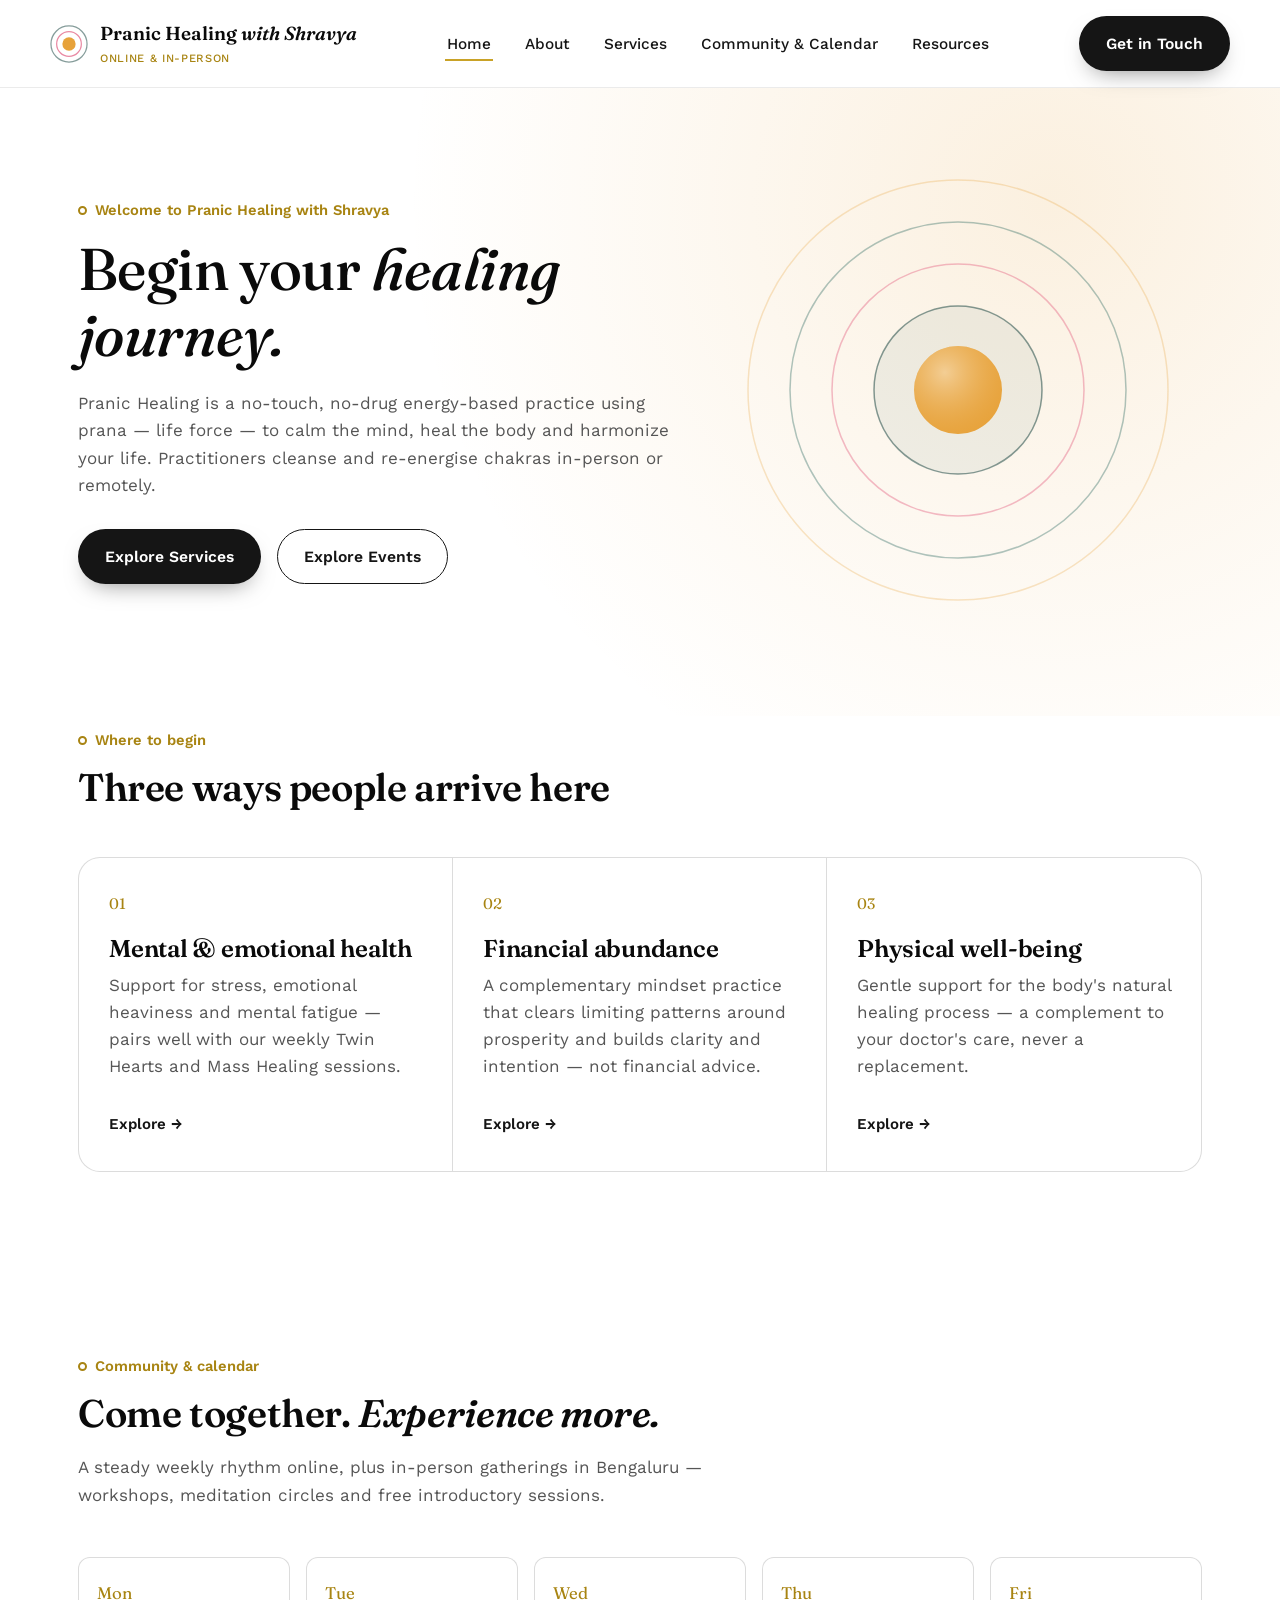
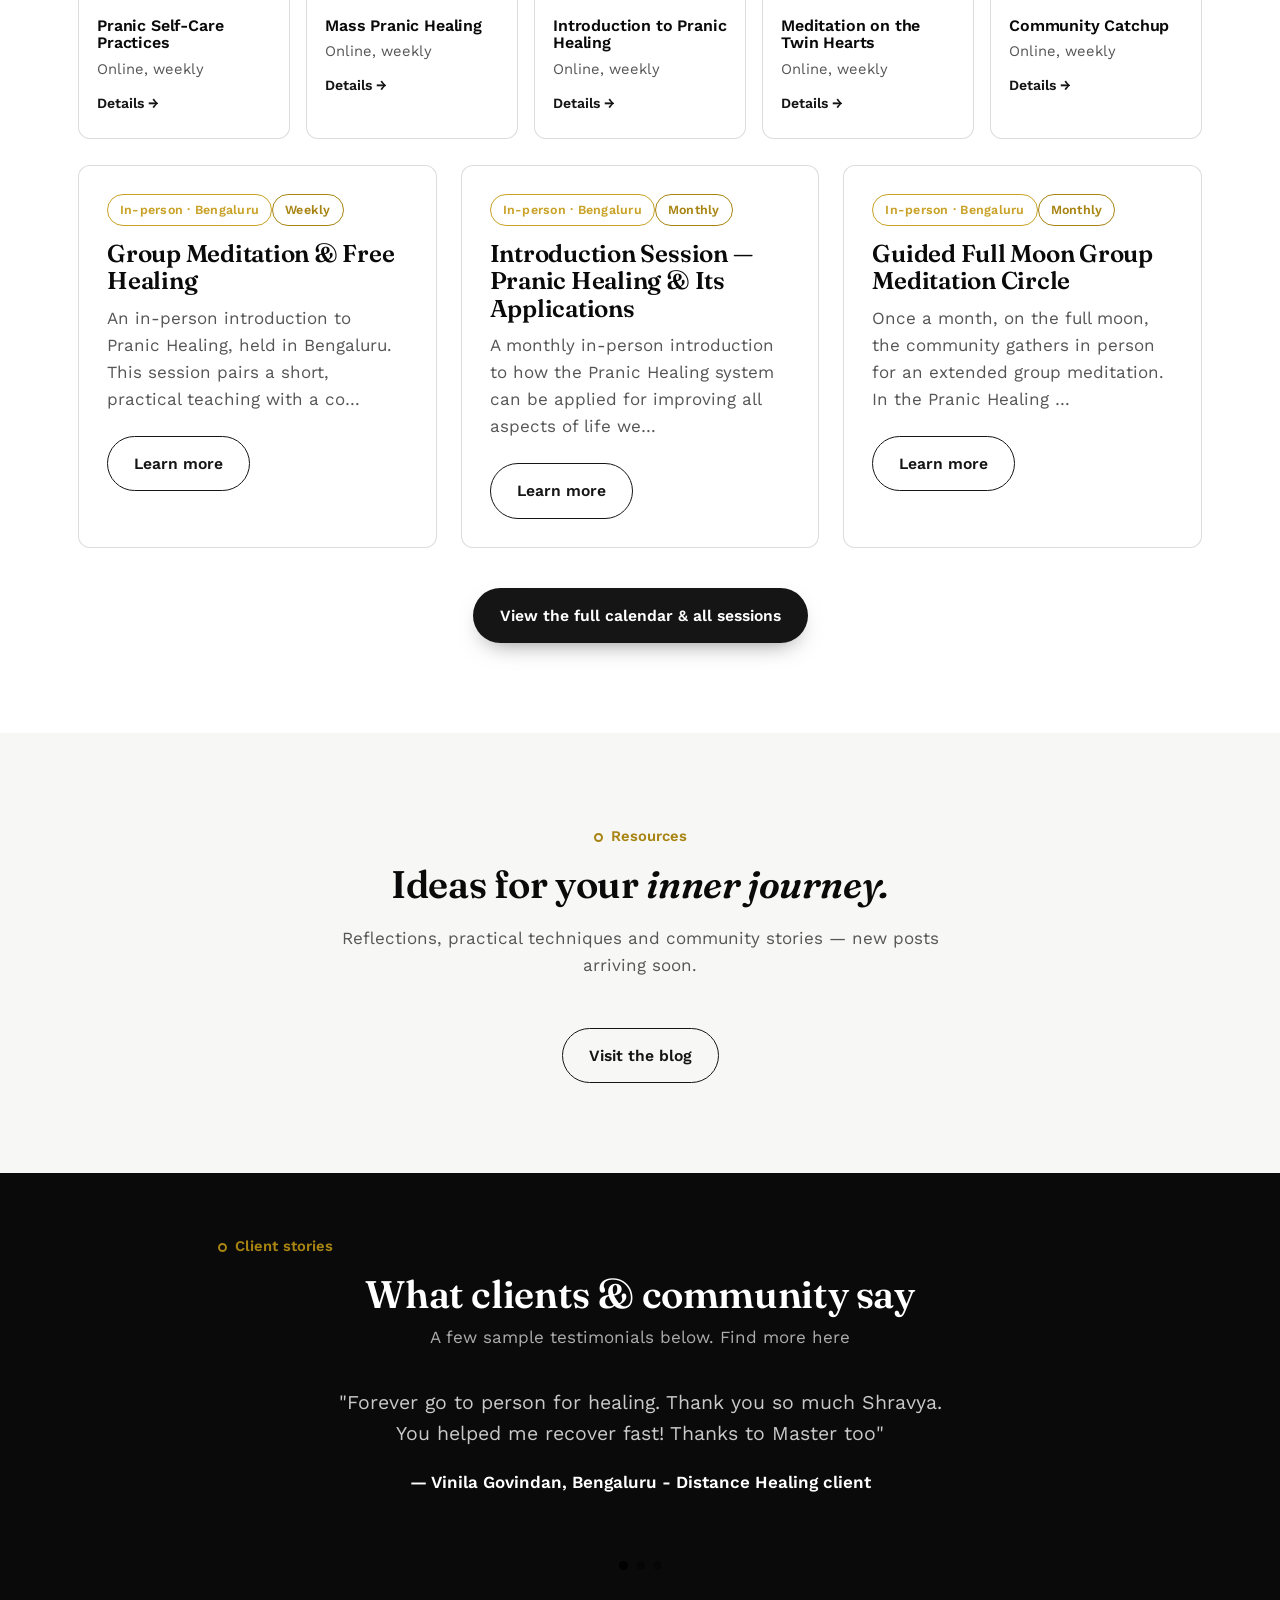
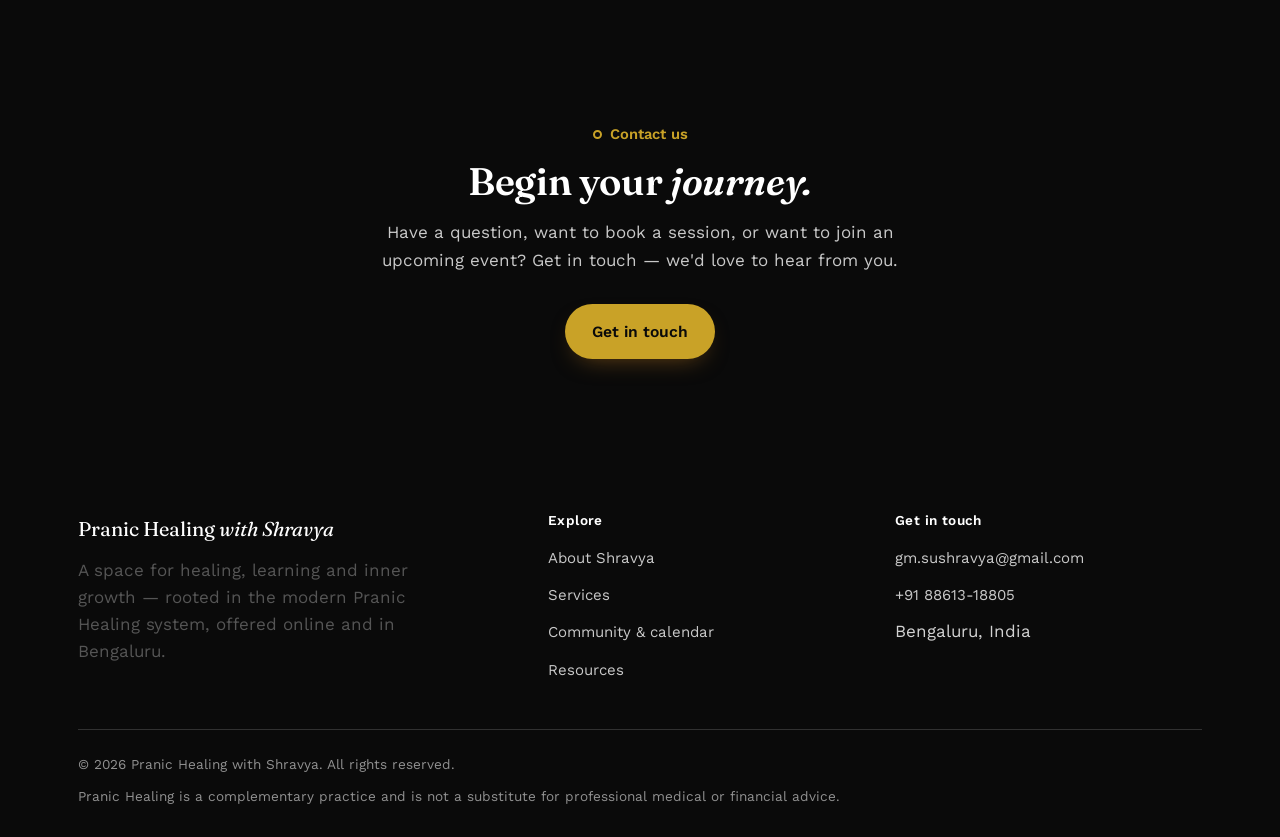
==== commit b06fc74b: "Update index.html" ====
--- a/index.html
+++ b/index.html
@@ -119,9 +119,9 @@
       </div>
       <div class="card">
         <div class="chips" style="margin-bottom:14px;"><span class="chip chip-offline">In-person · Bengaluru</span><span class="chip chip-monthly">Monthly</span></div>
-        <h3>Introduction Session — Pranic Healing for Financial Abundance</h3>
-        <p>A monthly in-person introduction to how the Pranic Healing system approaches prosperity — not as a promise of instant we&hellip;</p>
-        <a class="btn btn-outline" style="margin-top:6px;" href="events/financial-abundance-intro.html">Learn more</a>
+        <h3>Introduction Session — Pranic Healing & Its Applications</h3>
+        <p>A monthly in-person introduction to how the Pranic Healing system can be applied for improving all aspects of life we&hellip;</p>
+        <a class="btn btn-outline" style="margin-top:6px;" href="events/pranic-healing-intro.html">Learn more</a>
       </div>
       <div class="card">
         <div class="chips" style="margin-bottom:14px;"><span class="chip chip-offline">In-person · Bengaluru</span><span class="chip chip-monthly">Monthly</span></div>
@@ -270,4 +270,4 @@
   </footer>
   <script src="js/main.js"></script>
 </body>
-</html>+</html>
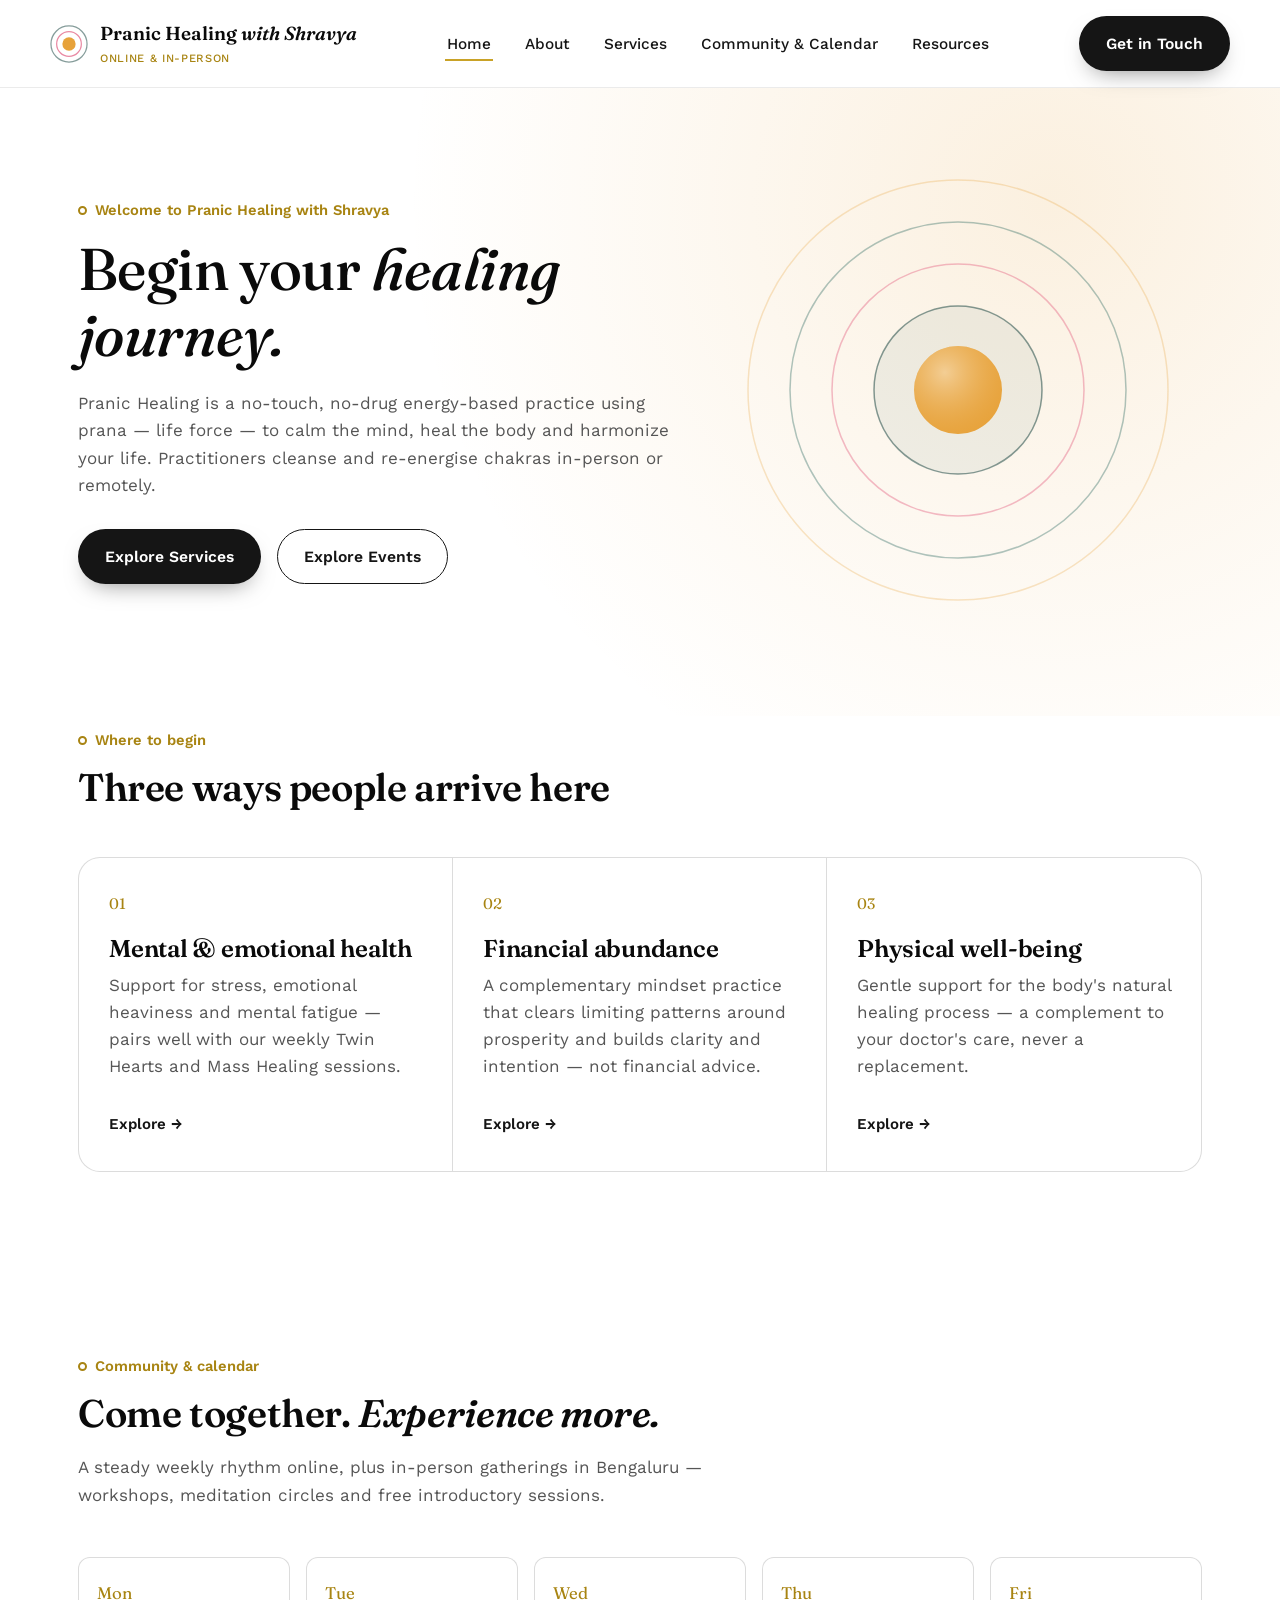
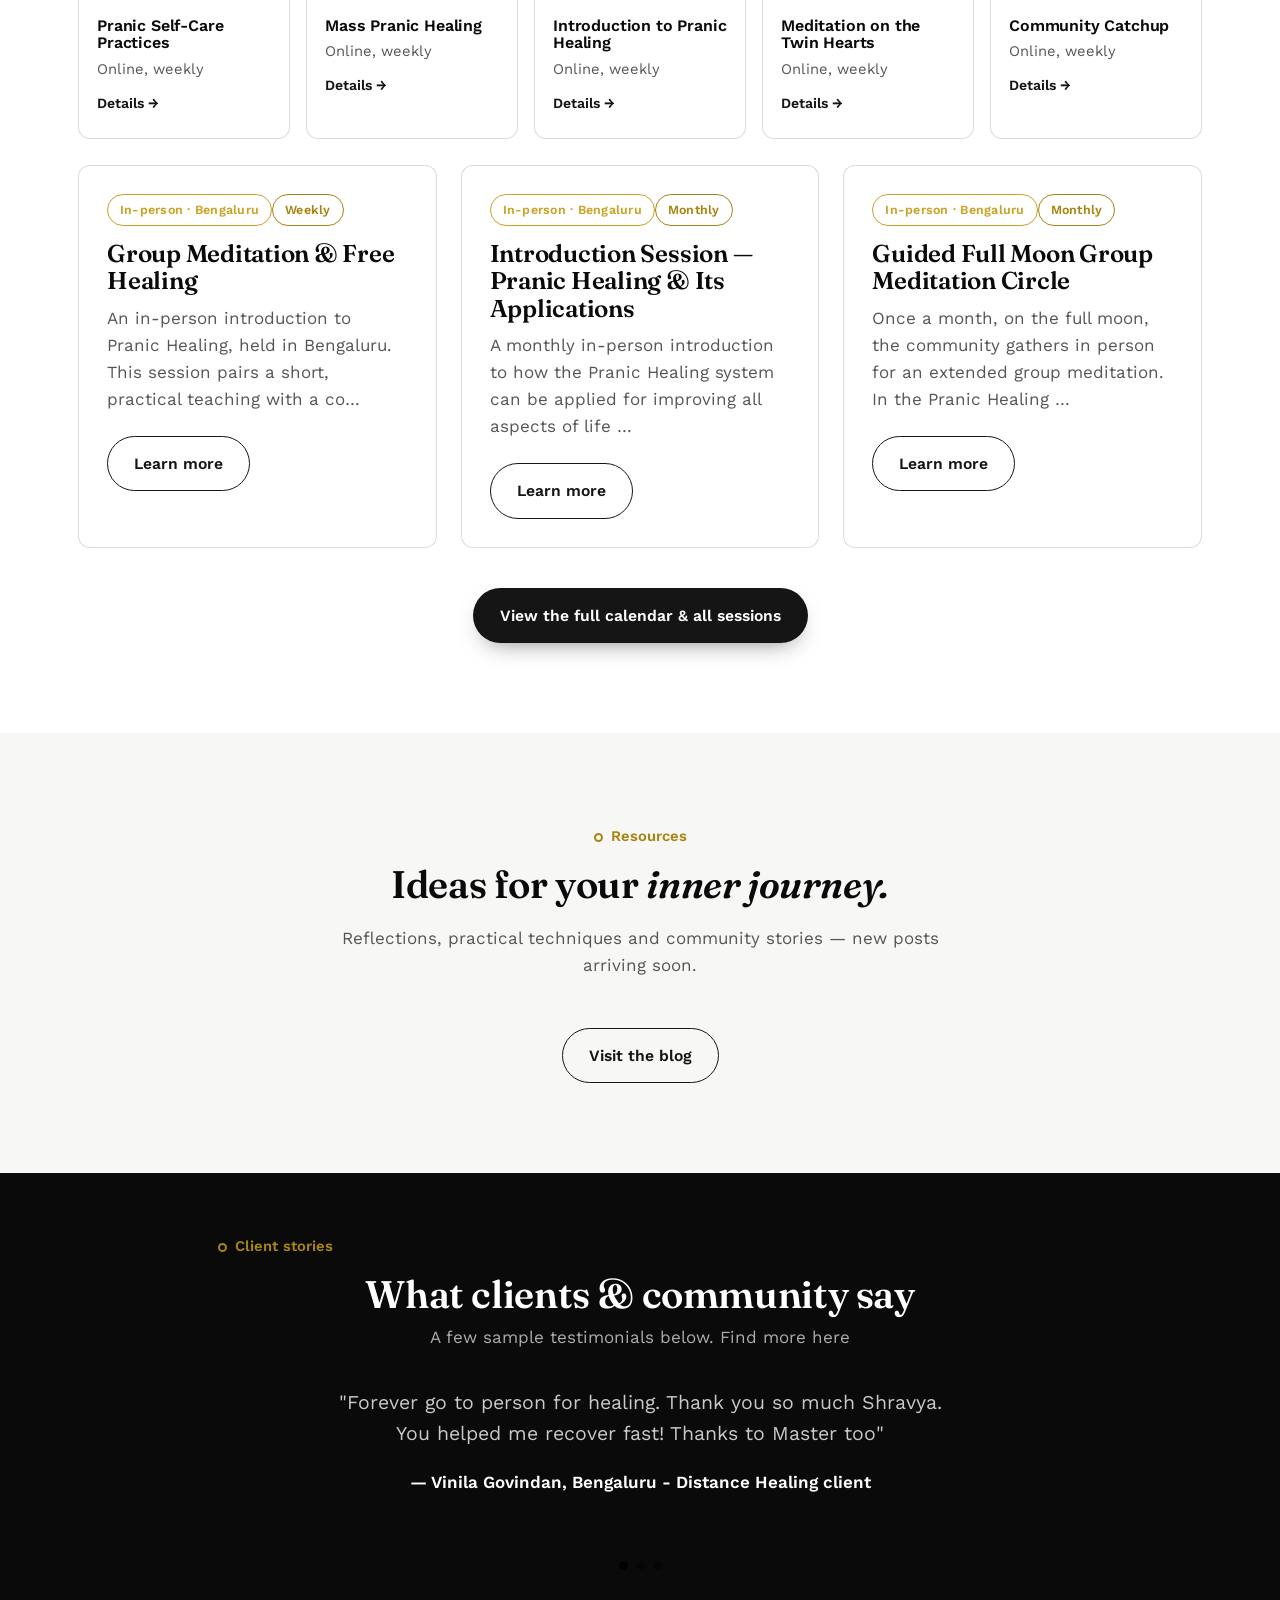
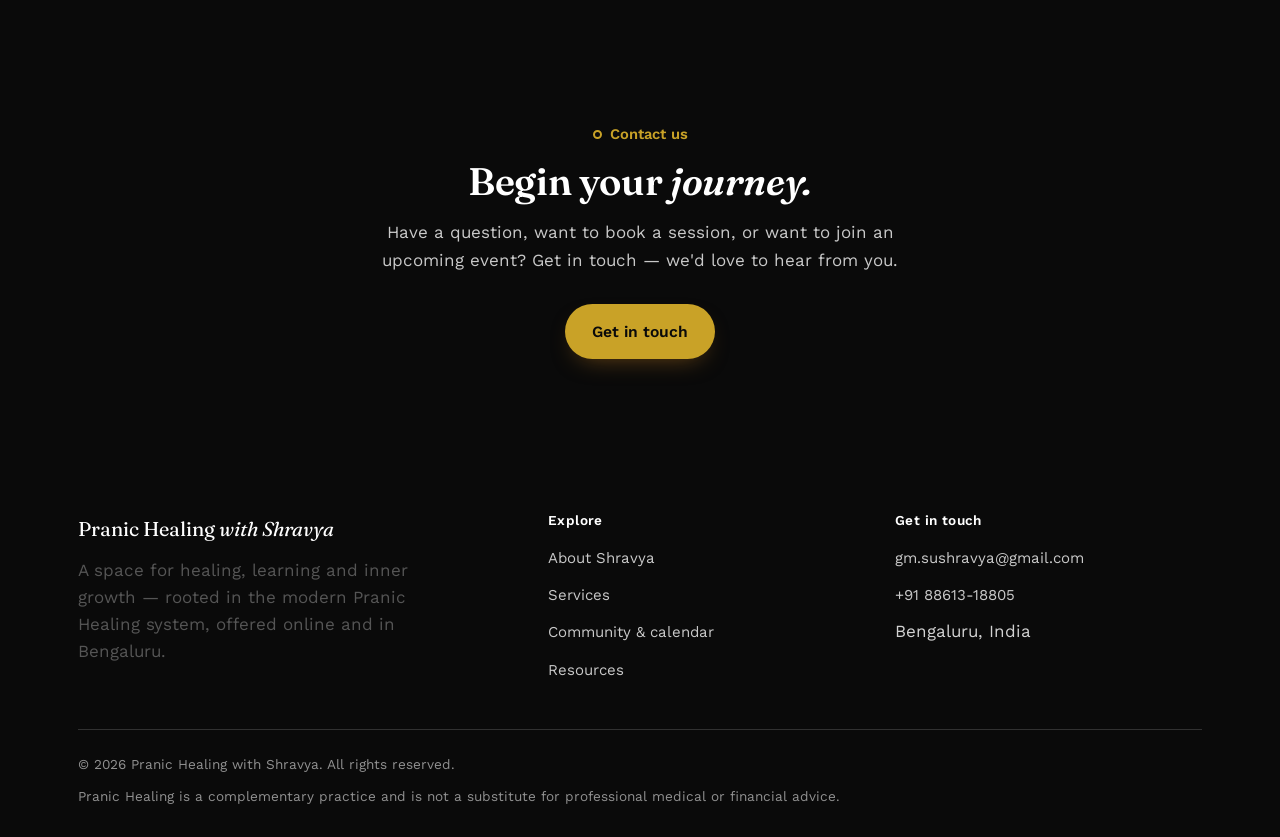
==== commit 3125085a: "Update index.html" ====
--- a/index.html
+++ b/index.html
@@ -120,7 +120,7 @@
       <div class="card">
         <div class="chips" style="margin-bottom:14px;"><span class="chip chip-offline">In-person · Bengaluru</span><span class="chip chip-monthly">Monthly</span></div>
         <h3>Introduction Session — Pranic Healing & Its Applications</h3>
-        <p>A monthly in-person introduction to how the Pranic Healing system can be applied for improving all aspects of life we&hellip;</p>
+        <p>A monthly in-person introduction to how the Pranic Healing system can be applied for improving all aspects of life &hellip;</p>
         <a class="btn btn-outline" style="margin-top:6px;" href="events/pranic-healing-intro.html">Learn more</a>
       </div>
       <div class="card">
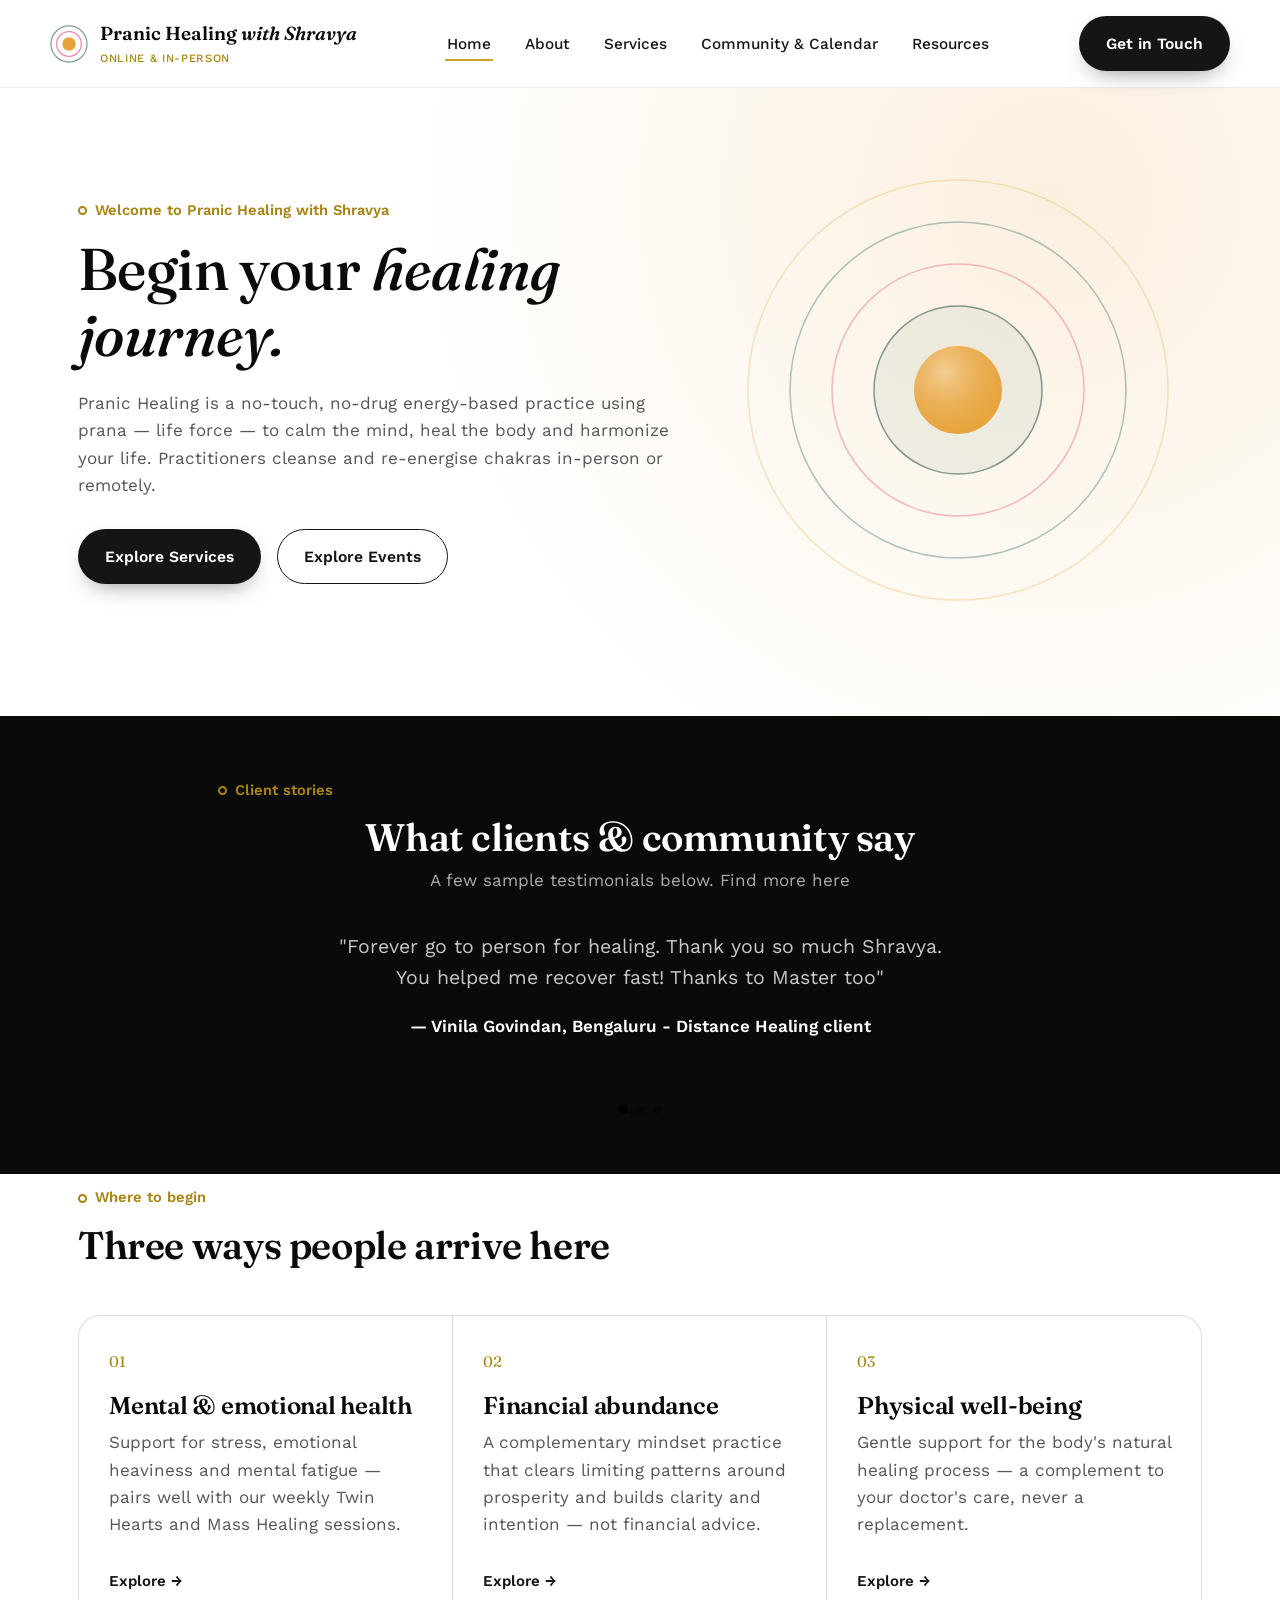
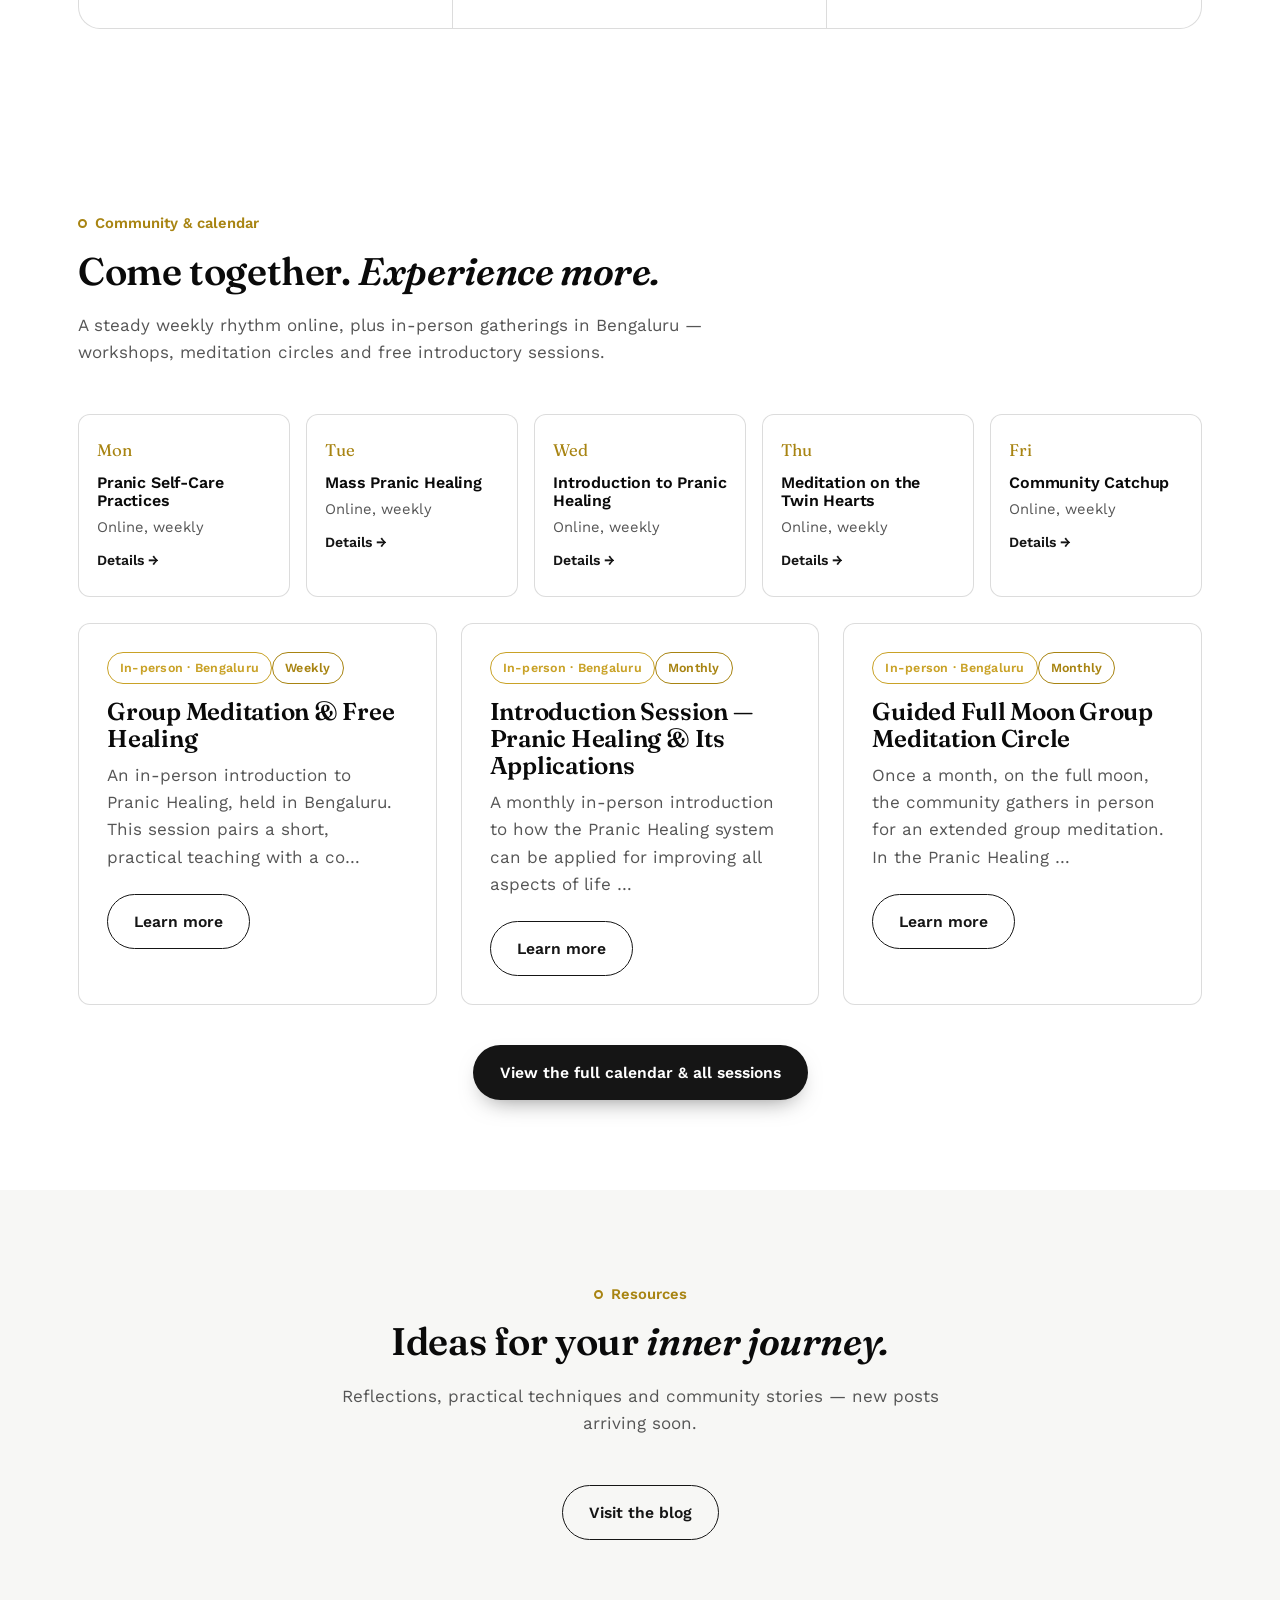
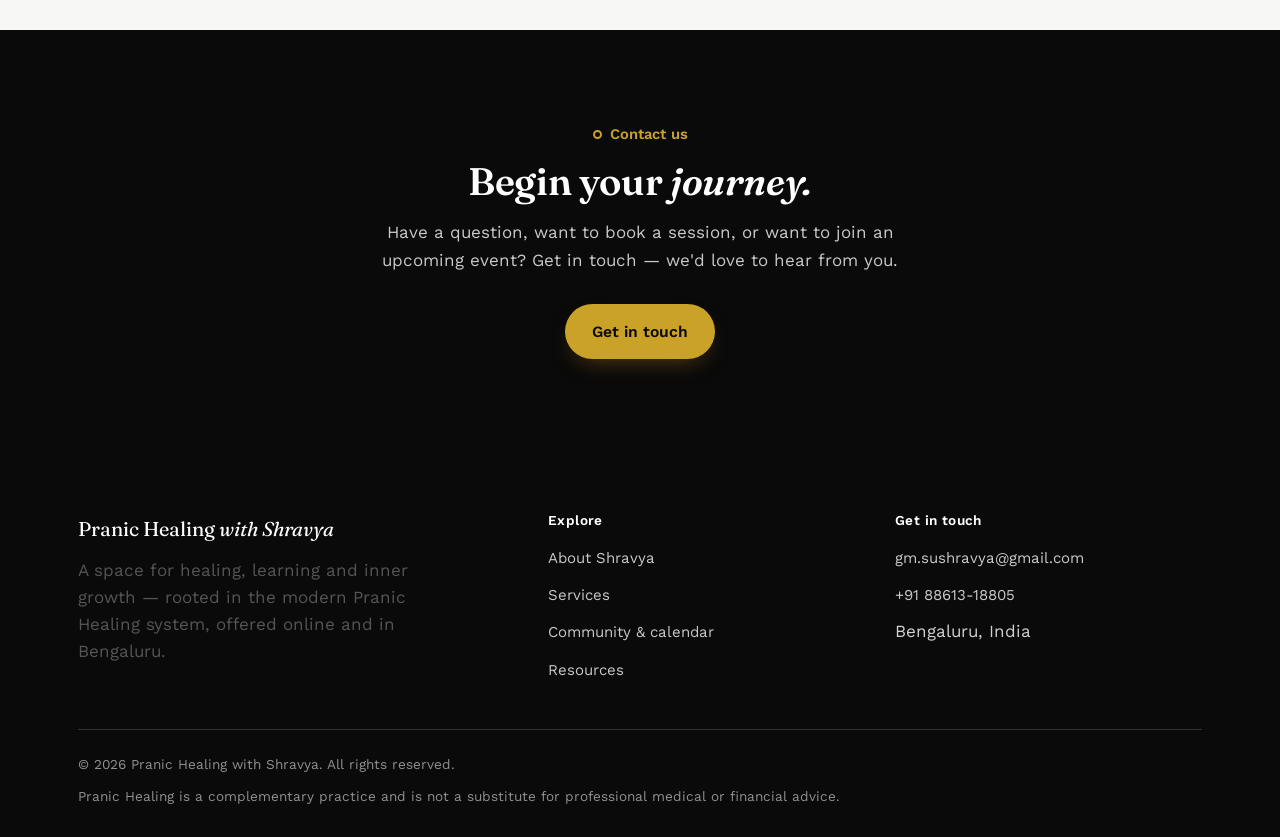
==== commit ca1beffc: "Update index.html" ====
--- a/index.html
+++ b/index.html
@@ -67,89 +67,8 @@
     </div>
   </section>
 
-  <section class="pathways">
-    <div class="container">
-      <div class="section-head">
-        <div class="eyebrow"><span class="ring"></span>Where to begin</div>
-        <h2>Three ways people arrive here</h2>
-      </div>
-      <div class="pathway-row">
-        <div class="pathway-cell">
-          <span class="idx">01</span>
-          <h3>Mental &amp; emotional health</h3>
-          <p>Support for stress, emotional heaviness and mental fatigue — pairs well with our weekly Twin Hearts and Mass Healing sessions.</p>
-          <a class="arrow" href="services.html#mental-health">Explore &rarr;</a>
-        </div>
-        <div class="pathway-cell">
-          <span class="idx">02</span>
-          <h3>Financial abundance</h3>
-          <p>A complementary mindset practice that clears limiting patterns around prosperity and builds clarity and intention — not financial advice.</p>
-          <a class="arrow" href="services.html#financial-abundance">Explore &rarr;</a>
-        </div>
-        <div class="pathway-cell">
-          <span class="idx">03</span>
-          <h3>Physical well-being</h3>
-          <p>Gentle support for the body's natural healing process — a complement to your doctor's care, never a replacement.</p>
-          <a class="arrow" href="services.html#physical-wellbeing">Explore &rarr;</a>
-        </div>
-      </div>
-    </div>
-  </section>
-
-  <section>
-    <div class="container">
-      <div class="section-head">
-        <div class="eyebrow"><span class="ring"></span>Community &amp; calendar</div>
-        <h2>Come together. <span class="italic">Experience more.</span></h2>
-        <p>A steady weekly rhythm online, plus in-person gatherings in Bengaluru — workshops, meditation circles and free introductory sessions.</p>
-      </div>
-      <div class="rhythm-strip">
-      <div class="rhythm-cell"><span class="day">Mon</span><h4>Pranic Self-Care Practices</h4><p>Online, weekly</p><a class="arrow" style="display:inline-flex;gap:6px;margin-top:10px;font-size:0.88rem;font-weight:600;color:var(--teal-900);" href="events/pranic-self-care-practices.html">Details &rarr;</a></div>
-      <div class="rhythm-cell"><span class="day">Tue</span><h4>Mass Pranic Healing</h4><p>Online, weekly</p><a class="arrow" style="display:inline-flex;gap:6px;margin-top:10px;font-size:0.88rem;font-weight:600;color:var(--teal-900);" href="events/mass-pranic-healing.html">Details &rarr;</a></div>
-      <div class="rhythm-cell"><span class="day">Wed</span><h4>Introduction to Pranic Healing</h4><p>Online, weekly</p><a class="arrow" style="display:inline-flex;gap:6px;margin-top:10px;font-size:0.88rem;font-weight:600;color:var(--teal-900);" href="events/introduction-to-pranic-healing.html">Details &rarr;</a></div>
-      <div class="rhythm-cell"><span class="day">Thu</span><h4>Meditation on the Twin Hearts</h4><p>Online, weekly</p><a class="arrow" style="display:inline-flex;gap:6px;margin-top:10px;font-size:0.88rem;font-weight:600;color:var(--teal-900);" href="events/twin-hearts-meditation.html">Details &rarr;</a></div>
-      <div class="rhythm-cell"><span class="day">Fri</span><h4>Community Catchup</h4><p>Online, weekly</p><a class="arrow" style="display:inline-flex;gap:6px;margin-top:10px;font-size:0.88rem;font-weight:600;color:var(--teal-900);" href="events/community-catchup.html">Details &rarr;</a></div>
-      </div>
-      <div class="card-grid grid-3" style="margin-top:26px;">
-      <div class="card">
-        <div class="chips" style="margin-bottom:14px;"><span class="chip chip-offline">In-person · Bengaluru</span><span class="chip chip-monthly">Weekly</span></div>
-        <h3>Group Meditation & Free Healing</h3>
-        <p>An in-person introduction to Pranic Healing, held in Bengaluru. This session pairs a short, practical teaching with a co&hellip;</p>
-        <a class="btn btn-outline" style="margin-top:6px;" href="events/group-meditation-free-healing.html">Learn more</a>
-      </div>
-      <div class="card">
-        <div class="chips" style="margin-bottom:14px;"><span class="chip chip-offline">In-person · Bengaluru</span><span class="chip chip-monthly">Monthly</span></div>
-        <h3>Introduction Session — Pranic Healing & Its Applications</h3>
-        <p>A monthly in-person introduction to how the Pranic Healing system can be applied for improving all aspects of life &hellip;</p>
-        <a class="btn btn-outline" style="margin-top:6px;" href="events/pranic-healing-intro.html">Learn more</a>
-      </div>
-      <div class="card">
-        <div class="chips" style="margin-bottom:14px;"><span class="chip chip-offline">In-person · Bengaluru</span><span class="chip chip-monthly">Monthly</span></div>
-        <h3>Guided Full Moon Group Meditation Circle</h3>
-        <p>Once a month, on the full moon, the community gathers in person for an extended group meditation. In the Pranic Healing &hellip;</p>
-        <a class="btn btn-outline" style="margin-top:6px;" href="events/full-moon-meditation.html">Learn more</a>
-      </div>
-      </div>
-      <div style="text-align:center; margin-top:40px;">
-        <a class="btn btn-primary" href="events.html">View the full calendar &amp; all sessions</a>
-      </div>
-    </div>
-  </section>
-
-  <section class="bg-ivory-deep">
-    <div class="container">
-      <div class="section-head center">
-        <div class="eyebrow" style="justify-content:center;"><span class="ring"></span>Resources</div>
-        <h2>Ideas for your <span class="italic">inner journey.</span></h2>
-        <p style="margin:0 auto;">Reflections, practical techniques and community stories — new posts arriving soon.</p>
-      </div>
-      <div style="text-align:center;">
-        <a class="btn btn-outline" href="blog.html">Visit the blog</a>
-      </div>
-    </div>
-  </section>
-
-  <section class="section-tight bg-teal">
+
+<section class="section-tight bg-teal">
     <div class="container" style="max-width:900px;">
       <div class="eyebrow" style="justify-content:center;"><span class="ring"></span>Client stories</div>
       <h2 style="text-align:center; max-width:28ch; margin:0 auto 8px;">What clients & community say</h2>
@@ -224,6 +143,92 @@
   </section>
 
 
+  
+
+  <section class="pathways">
+    <div class="container">
+      <div class="section-head">
+        <div class="eyebrow"><span class="ring"></span>Where to begin</div>
+        <h2>Three ways people arrive here</h2>
+      </div>
+      <div class="pathway-row">
+        <div class="pathway-cell">
+          <span class="idx">01</span>
+          <h3>Mental &amp; emotional health</h3>
+          <p>Support for stress, emotional heaviness and mental fatigue — pairs well with our weekly Twin Hearts and Mass Healing sessions.</p>
+          <a class="arrow" href="services.html#mental-health">Explore &rarr;</a>
+        </div>
+        <div class="pathway-cell">
+          <span class="idx">02</span>
+          <h3>Financial abundance</h3>
+          <p>A complementary mindset practice that clears limiting patterns around prosperity and builds clarity and intention — not financial advice.</p>
+          <a class="arrow" href="services.html#financial-abundance">Explore &rarr;</a>
+        </div>
+        <div class="pathway-cell">
+          <span class="idx">03</span>
+          <h3>Physical well-being</h3>
+          <p>Gentle support for the body's natural healing process — a complement to your doctor's care, never a replacement.</p>
+          <a class="arrow" href="services.html#physical-wellbeing">Explore &rarr;</a>
+        </div>
+      </div>
+    </div>
+  </section>
+
+  <section>
+    <div class="container">
+      <div class="section-head">
+        <div class="eyebrow"><span class="ring"></span>Community &amp; calendar</div>
+        <h2>Come together. <span class="italic">Experience more.</span></h2>
+        <p>A steady weekly rhythm online, plus in-person gatherings in Bengaluru — workshops, meditation circles and free introductory sessions.</p>
+      </div>
+      <div class="rhythm-strip">
+      <div class="rhythm-cell"><span class="day">Mon</span><h4>Pranic Self-Care Practices</h4><p>Online, weekly</p><a class="arrow" style="display:inline-flex;gap:6px;margin-top:10px;font-size:0.88rem;font-weight:600;color:var(--teal-900);" href="events/pranic-self-care-practices.html">Details &rarr;</a></div>
+      <div class="rhythm-cell"><span class="day">Tue</span><h4>Mass Pranic Healing</h4><p>Online, weekly</p><a class="arrow" style="display:inline-flex;gap:6px;margin-top:10px;font-size:0.88rem;font-weight:600;color:var(--teal-900);" href="events/mass-pranic-healing.html">Details &rarr;</a></div>
+      <div class="rhythm-cell"><span class="day">Wed</span><h4>Introduction to Pranic Healing</h4><p>Online, weekly</p><a class="arrow" style="display:inline-flex;gap:6px;margin-top:10px;font-size:0.88rem;font-weight:600;color:var(--teal-900);" href="events/introduction-to-pranic-healing.html">Details &rarr;</a></div>
+      <div class="rhythm-cell"><span class="day">Thu</span><h4>Meditation on the Twin Hearts</h4><p>Online, weekly</p><a class="arrow" style="display:inline-flex;gap:6px;margin-top:10px;font-size:0.88rem;font-weight:600;color:var(--teal-900);" href="events/twin-hearts-meditation.html">Details &rarr;</a></div>
+      <div class="rhythm-cell"><span class="day">Fri</span><h4>Community Catchup</h4><p>Online, weekly</p><a class="arrow" style="display:inline-flex;gap:6px;margin-top:10px;font-size:0.88rem;font-weight:600;color:var(--teal-900);" href="events/community-catchup.html">Details &rarr;</a></div>
+      </div>
+      <div class="card-grid grid-3" style="margin-top:26px;">
+      <div class="card">
+        <div class="chips" style="margin-bottom:14px;"><span class="chip chip-offline">In-person · Bengaluru</span><span class="chip chip-monthly">Weekly</span></div>
+        <h3>Group Meditation & Free Healing</h3>
+        <p>An in-person introduction to Pranic Healing, held in Bengaluru. This session pairs a short, practical teaching with a co&hellip;</p>
+        <a class="btn btn-outline" style="margin-top:6px;" href="events/group-meditation-free-healing.html">Learn more</a>
+      </div>
+      <div class="card">
+        <div class="chips" style="margin-bottom:14px;"><span class="chip chip-offline">In-person · Bengaluru</span><span class="chip chip-monthly">Monthly</span></div>
+        <h3>Introduction Session — Pranic Healing & Its Applications</h3>
+        <p>A monthly in-person introduction to how the Pranic Healing system can be applied for improving all aspects of life &hellip;</p>
+        <a class="btn btn-outline" style="margin-top:6px;" href="events/pranic-healing-intro.html">Learn more</a>
+      </div>
+      <div class="card">
+        <div class="chips" style="margin-bottom:14px;"><span class="chip chip-offline">In-person · Bengaluru</span><span class="chip chip-monthly">Monthly</span></div>
+        <h3>Guided Full Moon Group Meditation Circle</h3>
+        <p>Once a month, on the full moon, the community gathers in person for an extended group meditation. In the Pranic Healing &hellip;</p>
+        <a class="btn btn-outline" style="margin-top:6px;" href="events/full-moon-meditation.html">Learn more</a>
+      </div>
+      </div>
+      <div style="text-align:center; margin-top:40px;">
+        <a class="btn btn-primary" href="events.html">View the full calendar &amp; all sessions</a>
+      </div>
+    </div>
+  </section>
+
+  <section class="bg-ivory-deep">
+    <div class="container">
+      <div class="section-head center">
+        <div class="eyebrow" style="justify-content:center;"><span class="ring"></span>Resources</div>
+        <h2>Ideas for your <span class="italic">inner journey.</span></h2>
+        <p style="margin:0 auto;">Reflections, practical techniques and community stories — new posts arriving soon.</p>
+      </div>
+      <div style="text-align:center;">
+        <a class="btn btn-outline" href="blog.html">Visit the blog</a>
+      </div>
+    </div>
+  </section>
+
+  
+
 
 
 
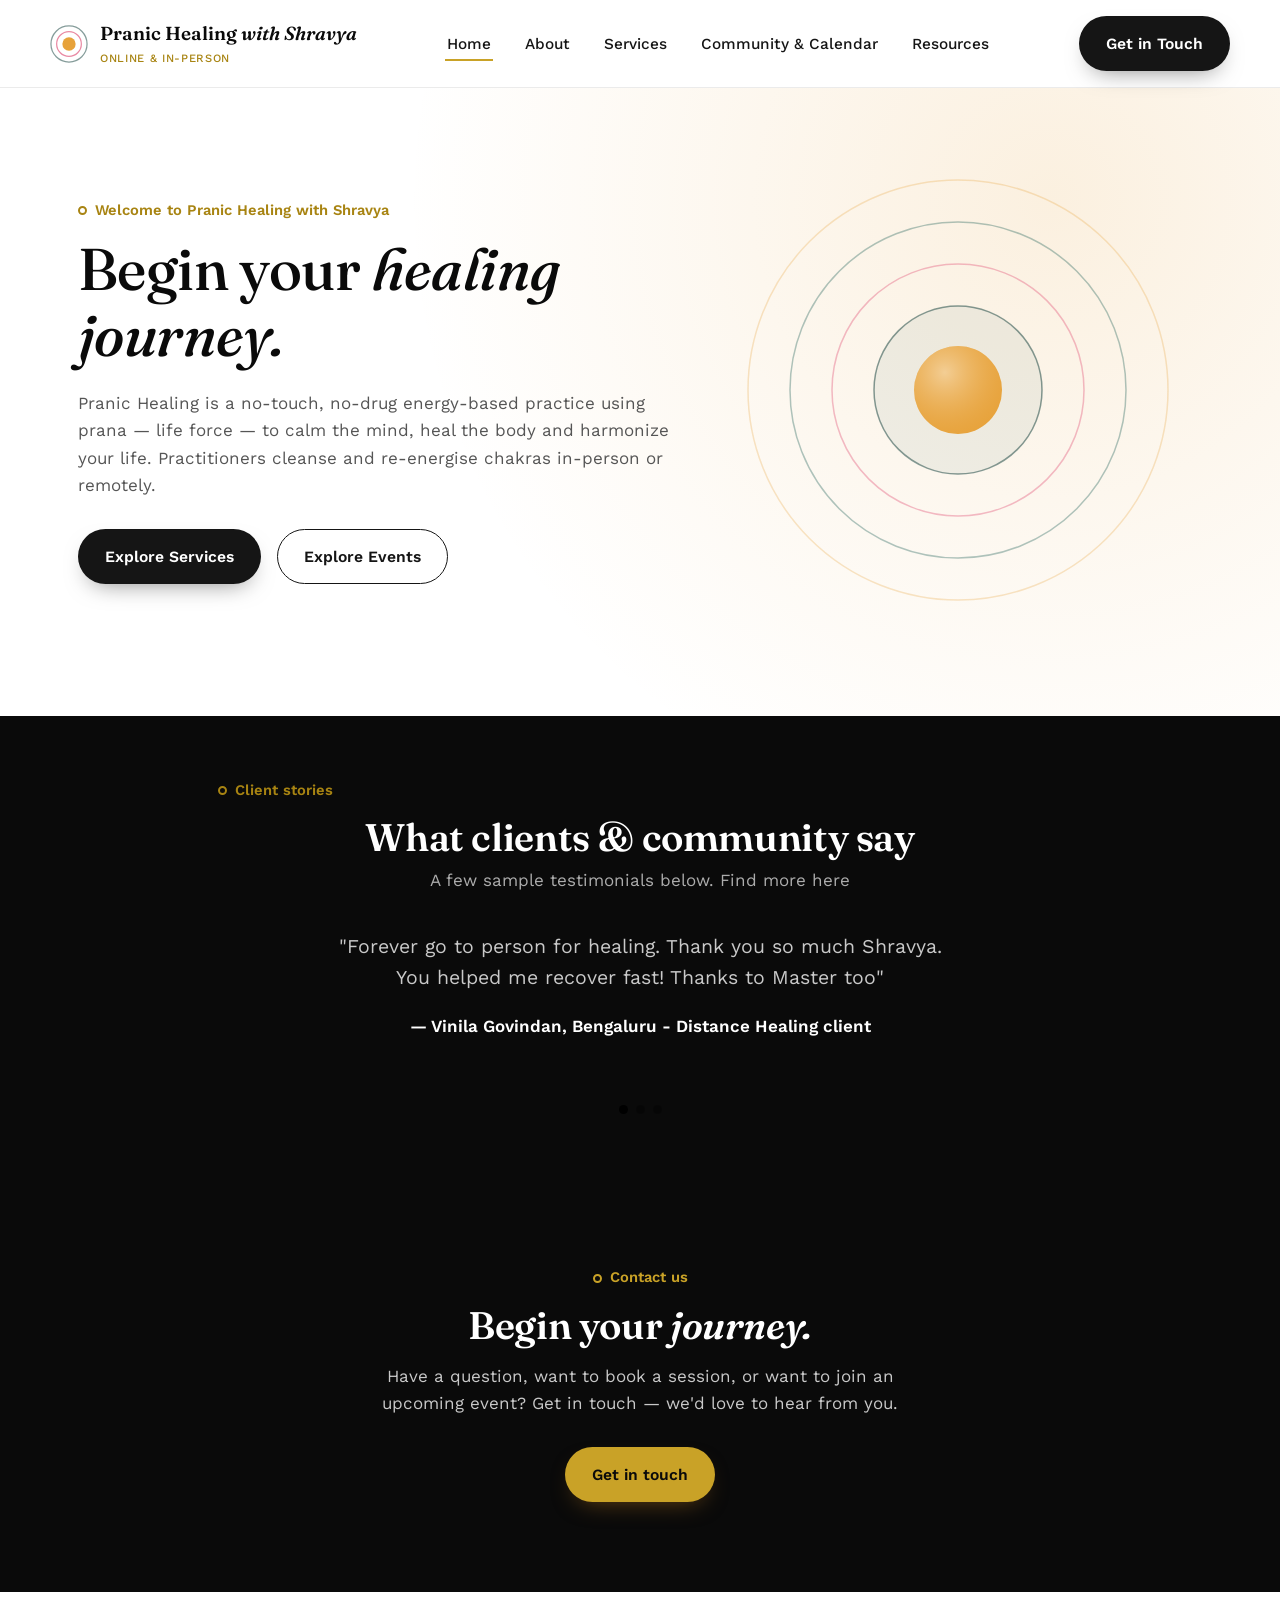
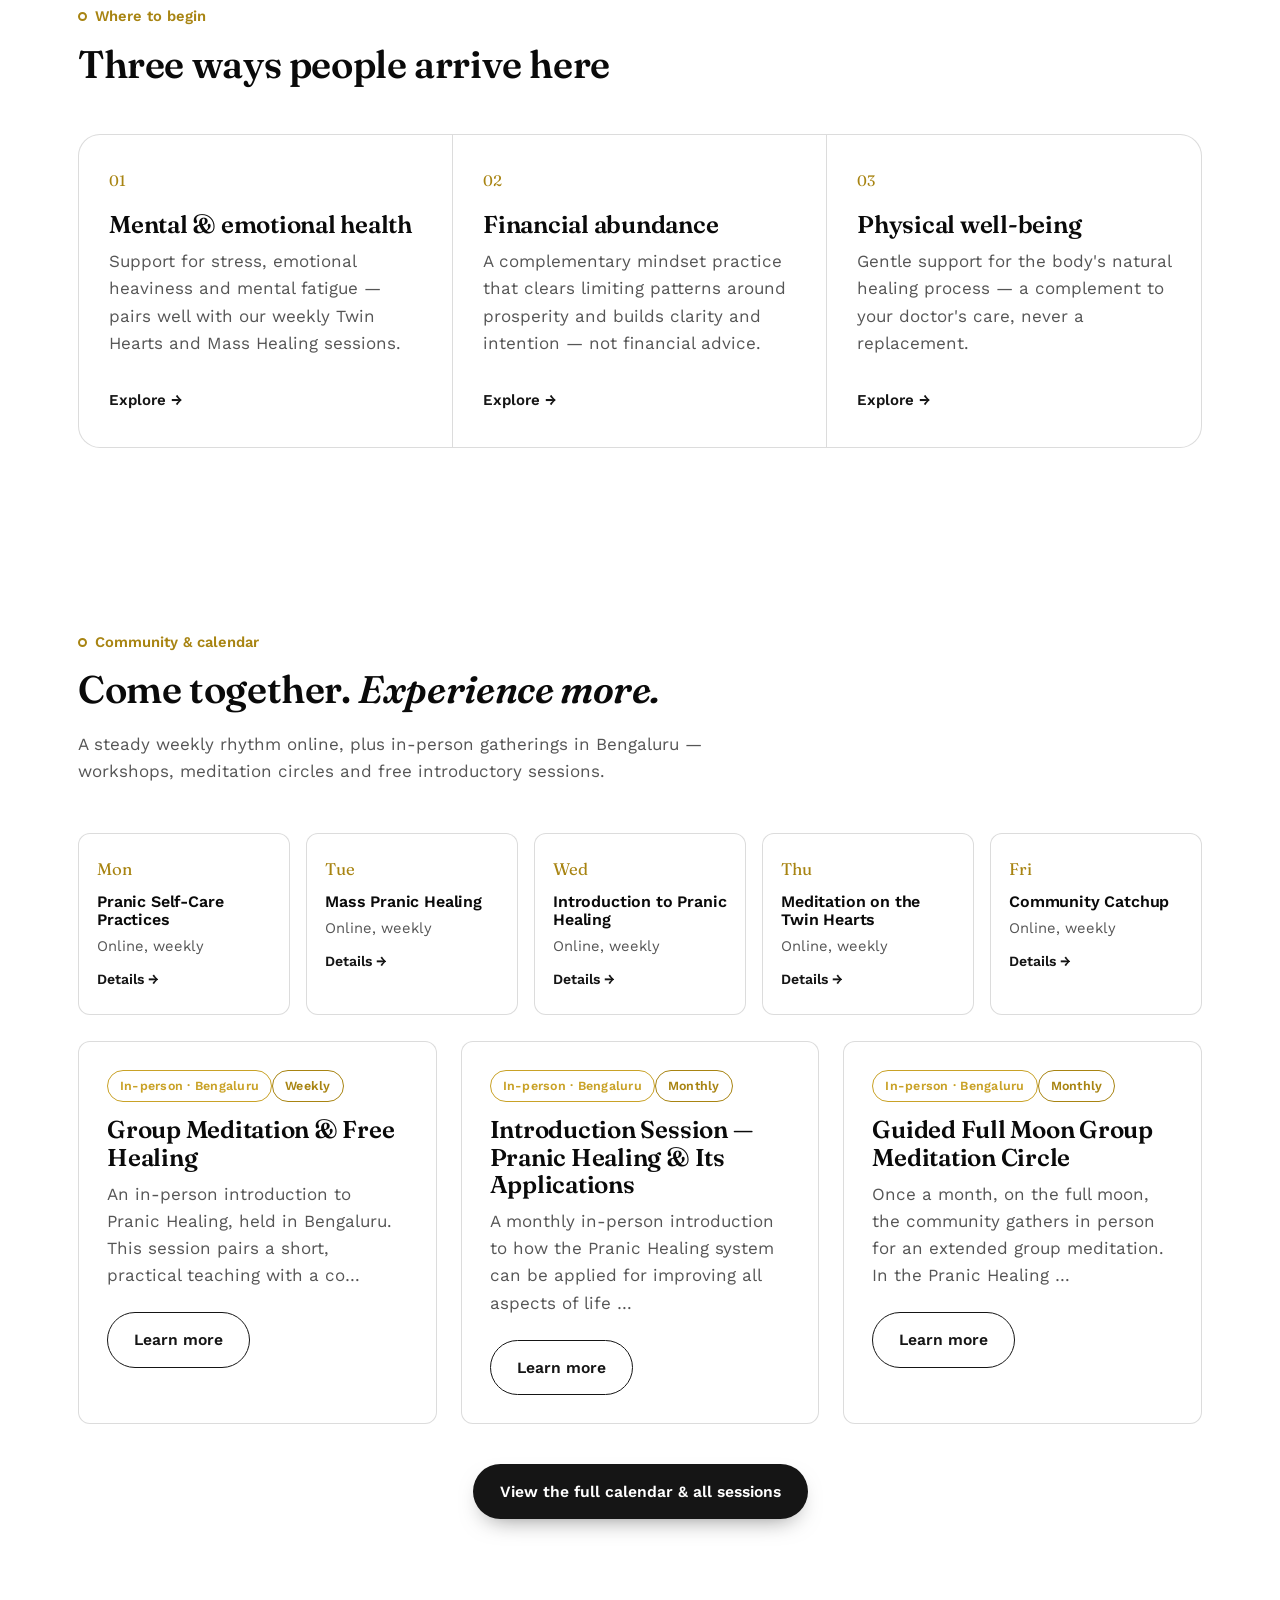
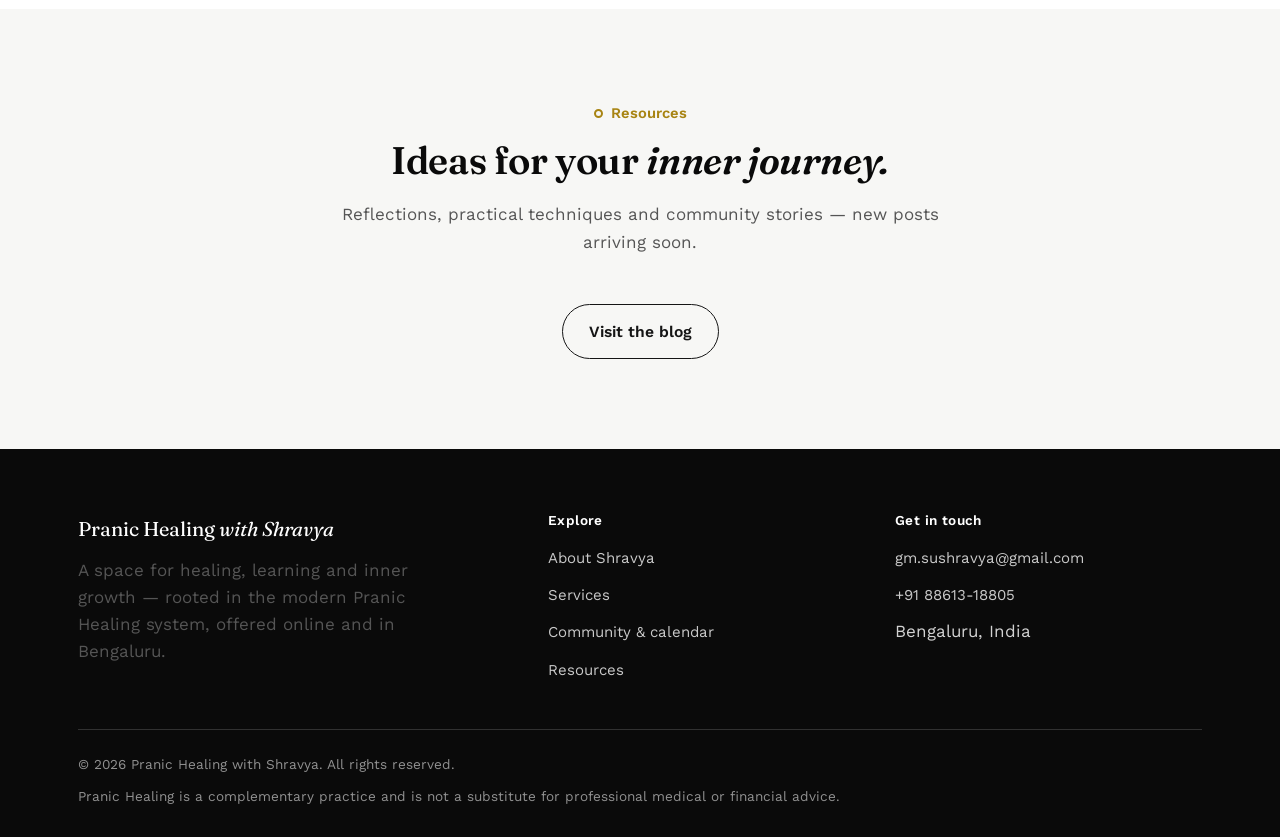
==== commit 66f3bff0: "Update index.html" ====
--- a/index.html
+++ b/index.html
@@ -145,6 +145,15 @@
 
   
 
+  <section class="bg-teal">
+    <div class="container" style="text-align:center;">
+      <div class="eyebrow" style="justify-content:center; color:var(--marigold);"><span class="ring" style="border-color:var(--marigold);"></span>Contact us</div>
+      <h2 style="max-width:22ch; margin:0 auto 16px;">Begin your <span class="italic">journey.</span></h2>
+      <p style="margin:0 auto 30px; max-width:52ch;">Have a question, want to book a session, or want to join an upcoming event? Get in touch — we'd love to hear from you.</p>
+      <a class="btn btn-marigold" href="contact.html">Get in touch</a>
+    </div>
+  </section>
+
   <section class="pathways">
     <div class="container">
       <div class="section-head">
@@ -228,18 +237,6 @@
   </section>
 
   
-
-
-
-
-  <section class="bg-teal">
-    <div class="container" style="text-align:center;">
-      <div class="eyebrow" style="justify-content:center; color:var(--marigold);"><span class="ring" style="border-color:var(--marigold);"></span>Contact us</div>
-      <h2 style="max-width:22ch; margin:0 auto 16px;">Begin your <span class="italic">journey.</span></h2>
-      <p style="margin:0 auto 30px; max-width:52ch;">Have a question, want to book a session, or want to join an upcoming event? Get in touch — we'd love to hear from you.</p>
-      <a class="btn btn-marigold" href="contact.html">Get in touch</a>
-    </div>
-  </section>
 
 </main>
   <footer class="site-footer">
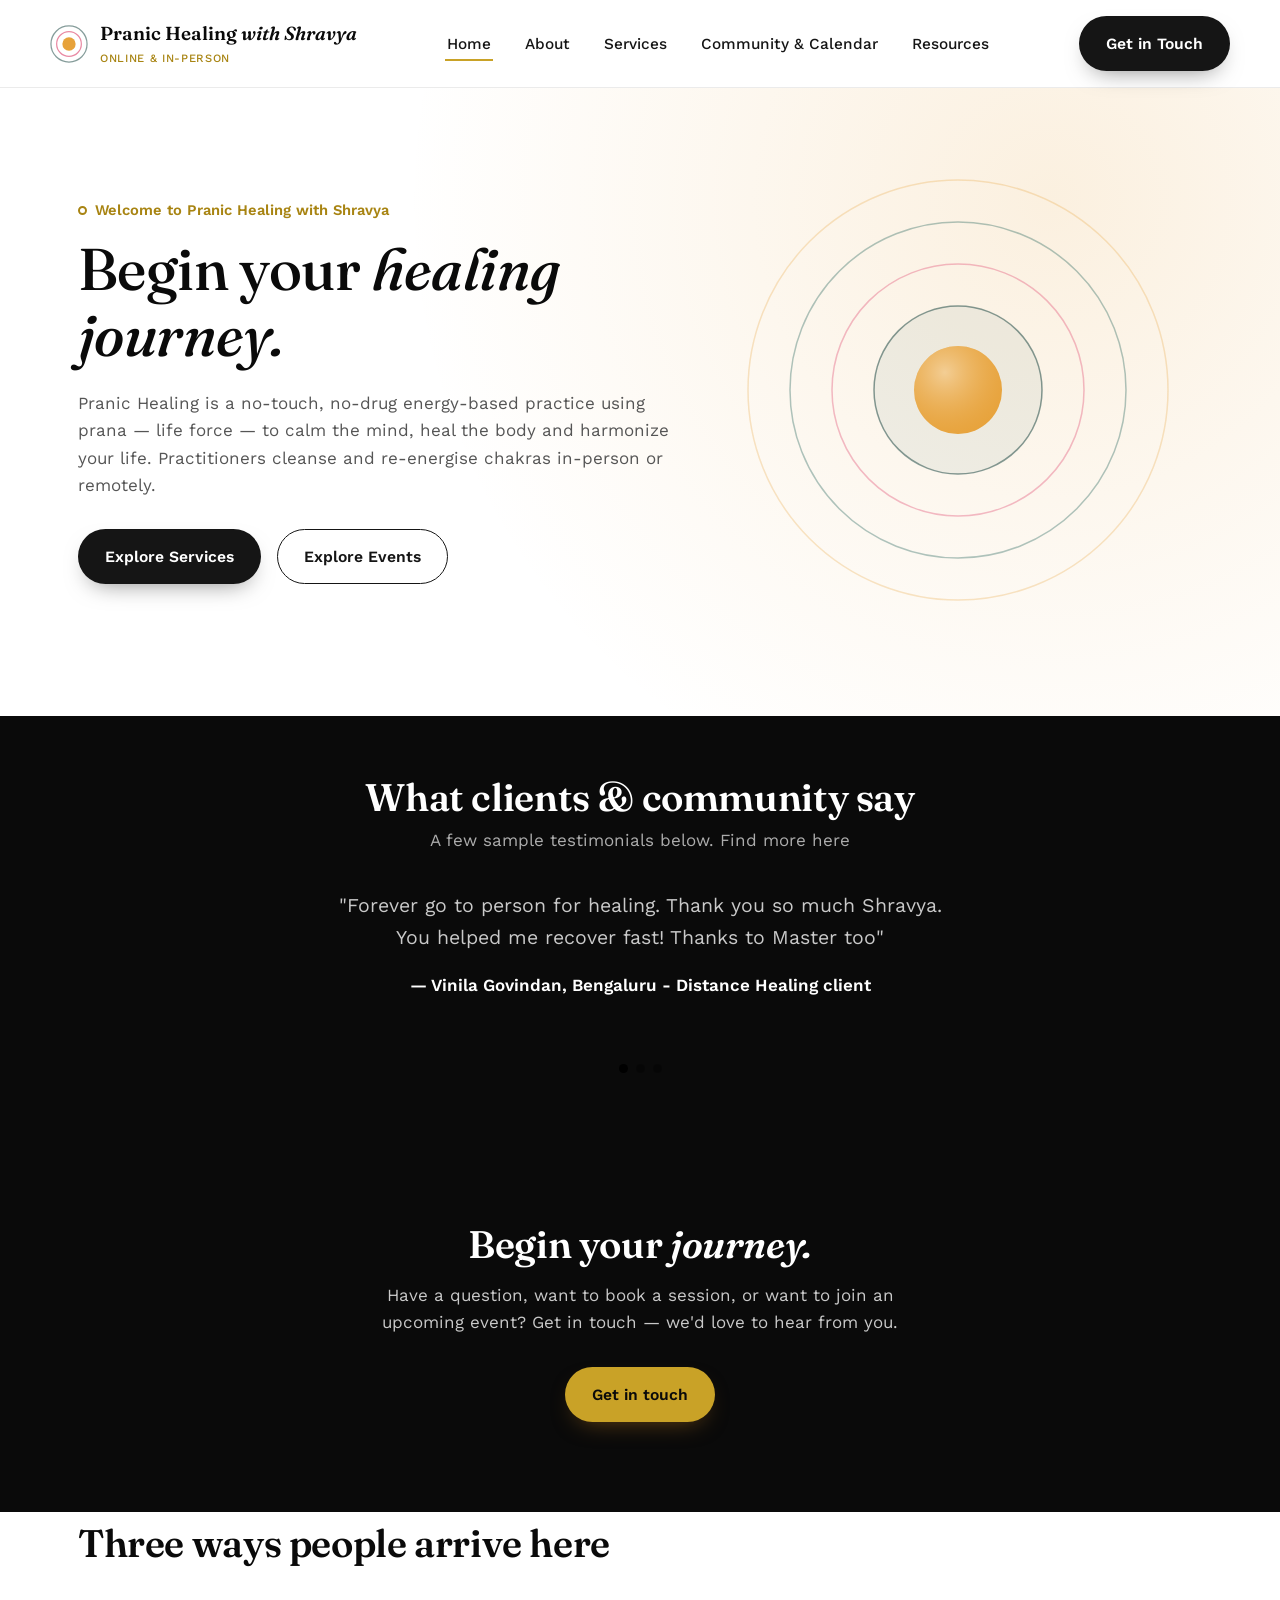
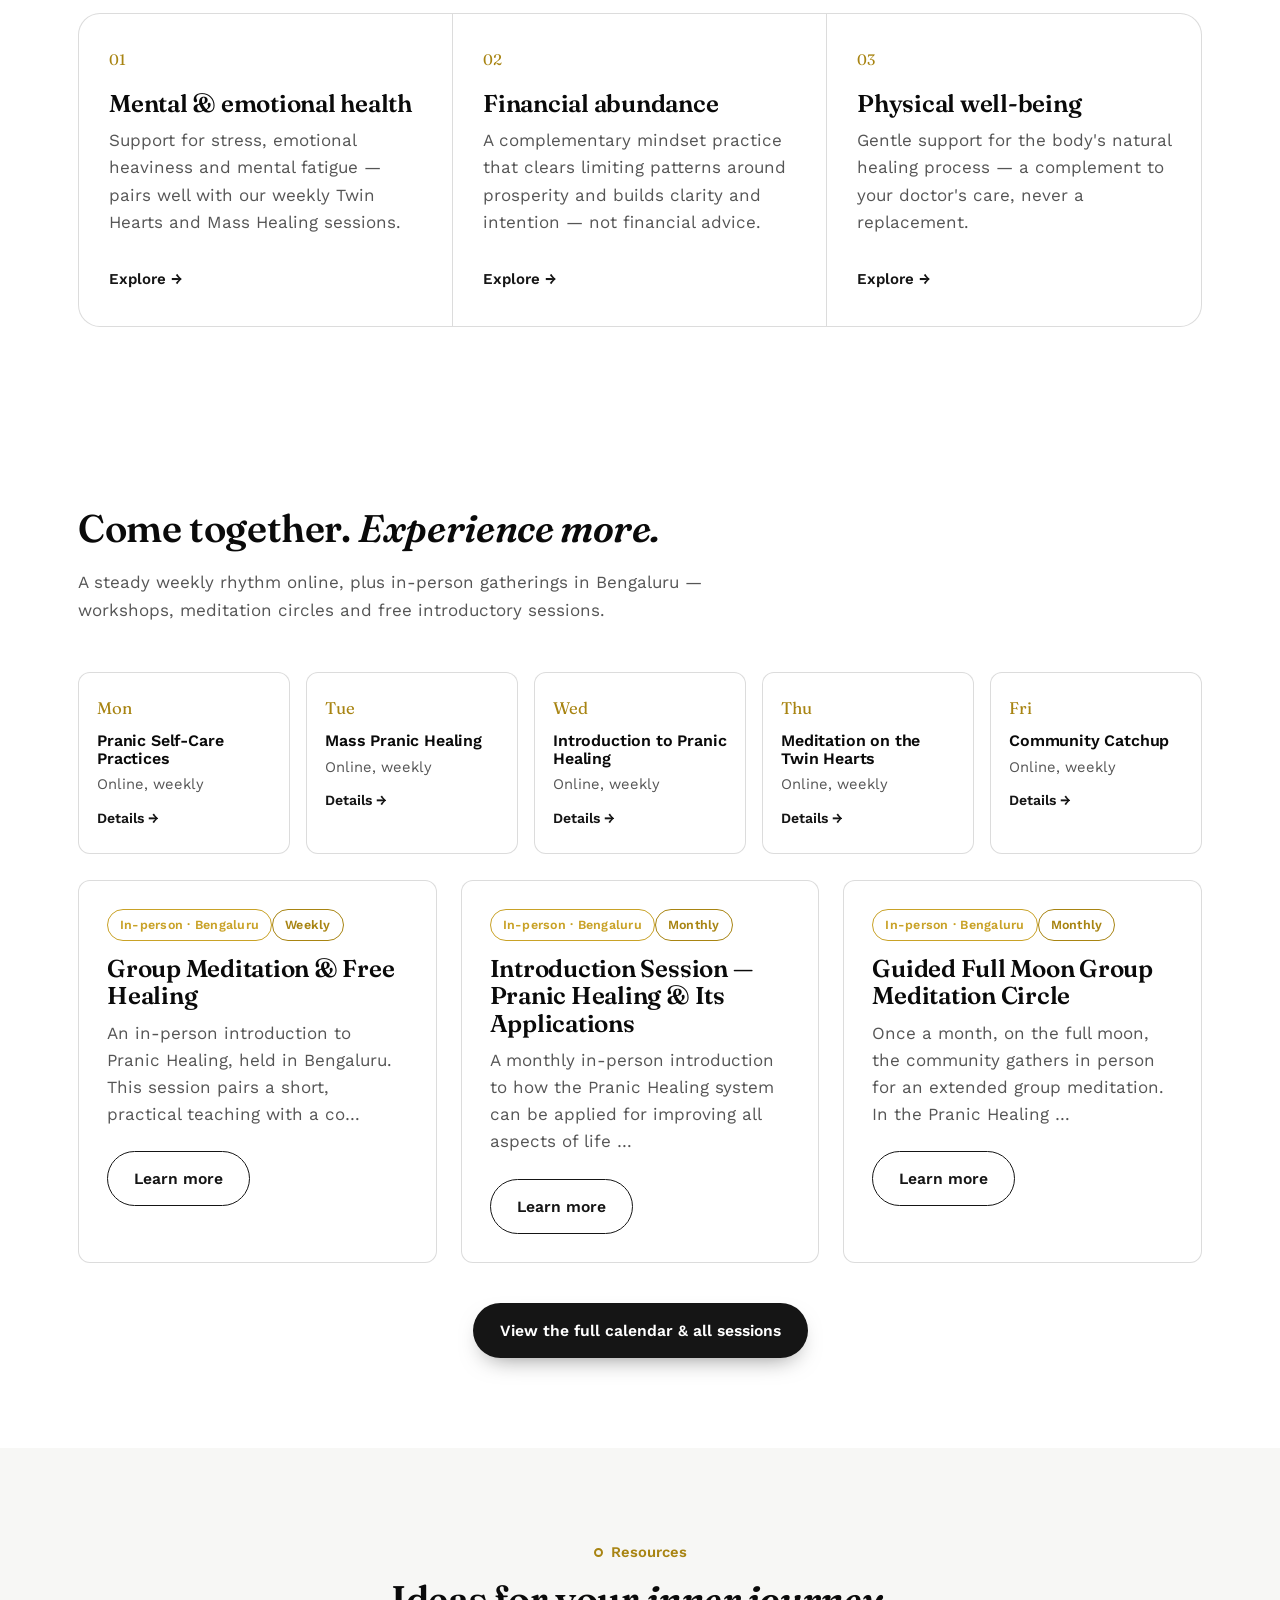
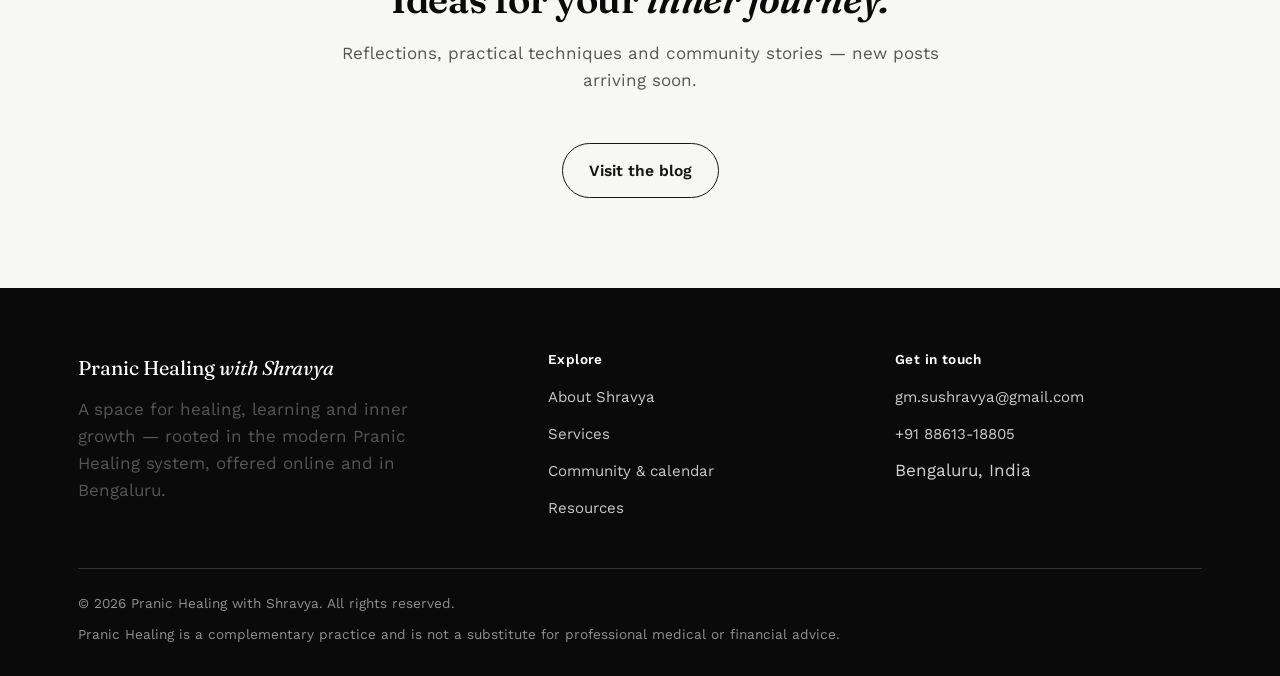
==== commit b9359ab5: "Update index.html" ====
--- a/index.html
+++ b/index.html
@@ -70,7 +70,6 @@
 
 <section class="section-tight bg-teal">
     <div class="container" style="max-width:900px;">
-      <div class="eyebrow" style="justify-content:center;"><span class="ring"></span>Client stories</div>
       <h2 style="text-align:center; max-width:28ch; margin:0 auto 8px;">What clients & community say</h2>
       <p style="text-align:center; max-width:52ch; margin:0 auto 36px; opacity:0.85;">A few sample testimonials below. Find more here</p>
 
@@ -147,7 +146,6 @@
 
   <section class="bg-teal">
     <div class="container" style="text-align:center;">
-      <div class="eyebrow" style="justify-content:center; color:var(--marigold);"><span class="ring" style="border-color:var(--marigold);"></span>Contact us</div>
       <h2 style="max-width:22ch; margin:0 auto 16px;">Begin your <span class="italic">journey.</span></h2>
       <p style="margin:0 auto 30px; max-width:52ch;">Have a question, want to book a session, or want to join an upcoming event? Get in touch — we'd love to hear from you.</p>
       <a class="btn btn-marigold" href="contact.html">Get in touch</a>
@@ -157,7 +155,6 @@
   <section class="pathways">
     <div class="container">
       <div class="section-head">
-        <div class="eyebrow"><span class="ring"></span>Where to begin</div>
         <h2>Three ways people arrive here</h2>
       </div>
       <div class="pathway-row">
@@ -186,7 +183,6 @@
   <section>
     <div class="container">
       <div class="section-head">
-        <div class="eyebrow"><span class="ring"></span>Community &amp; calendar</div>
         <h2>Come together. <span class="italic">Experience more.</span></h2>
         <p>A steady weekly rhythm online, plus in-person gatherings in Bengaluru — workshops, meditation circles and free introductory sessions.</p>
       </div>
